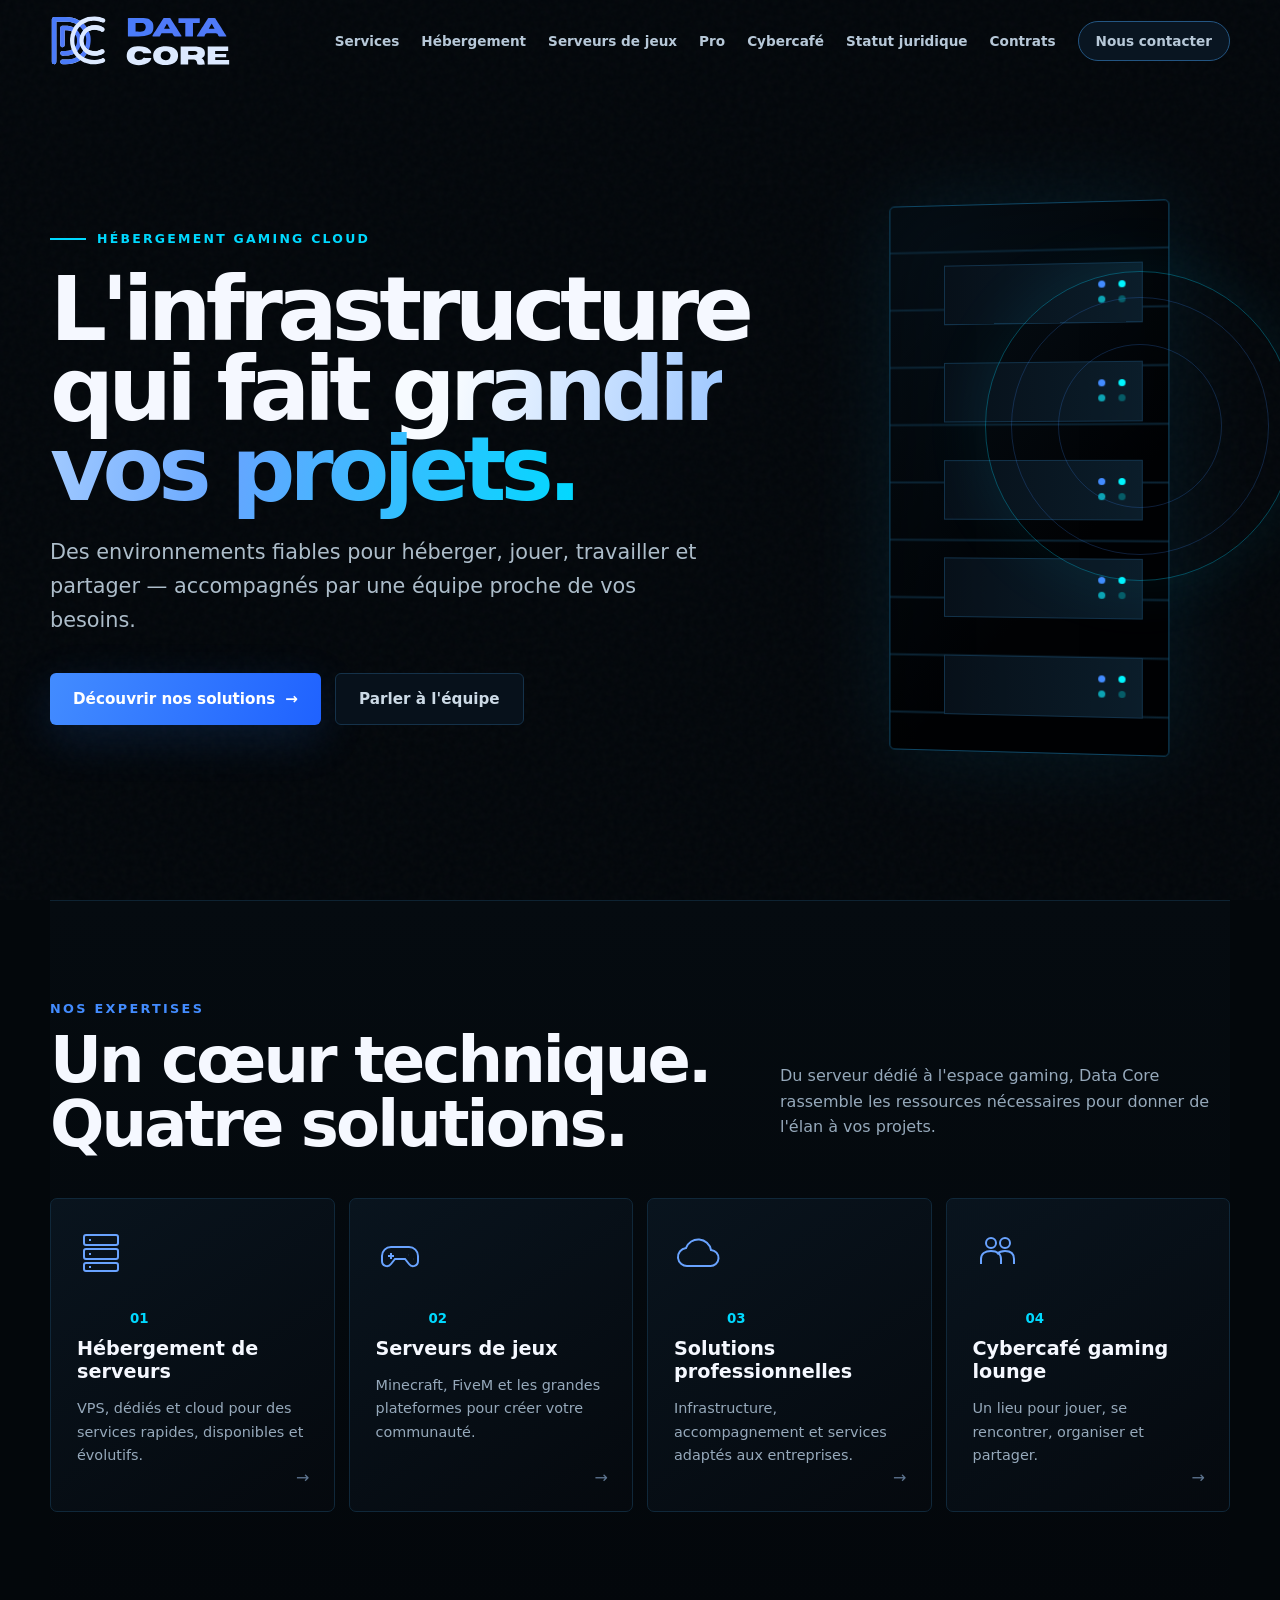
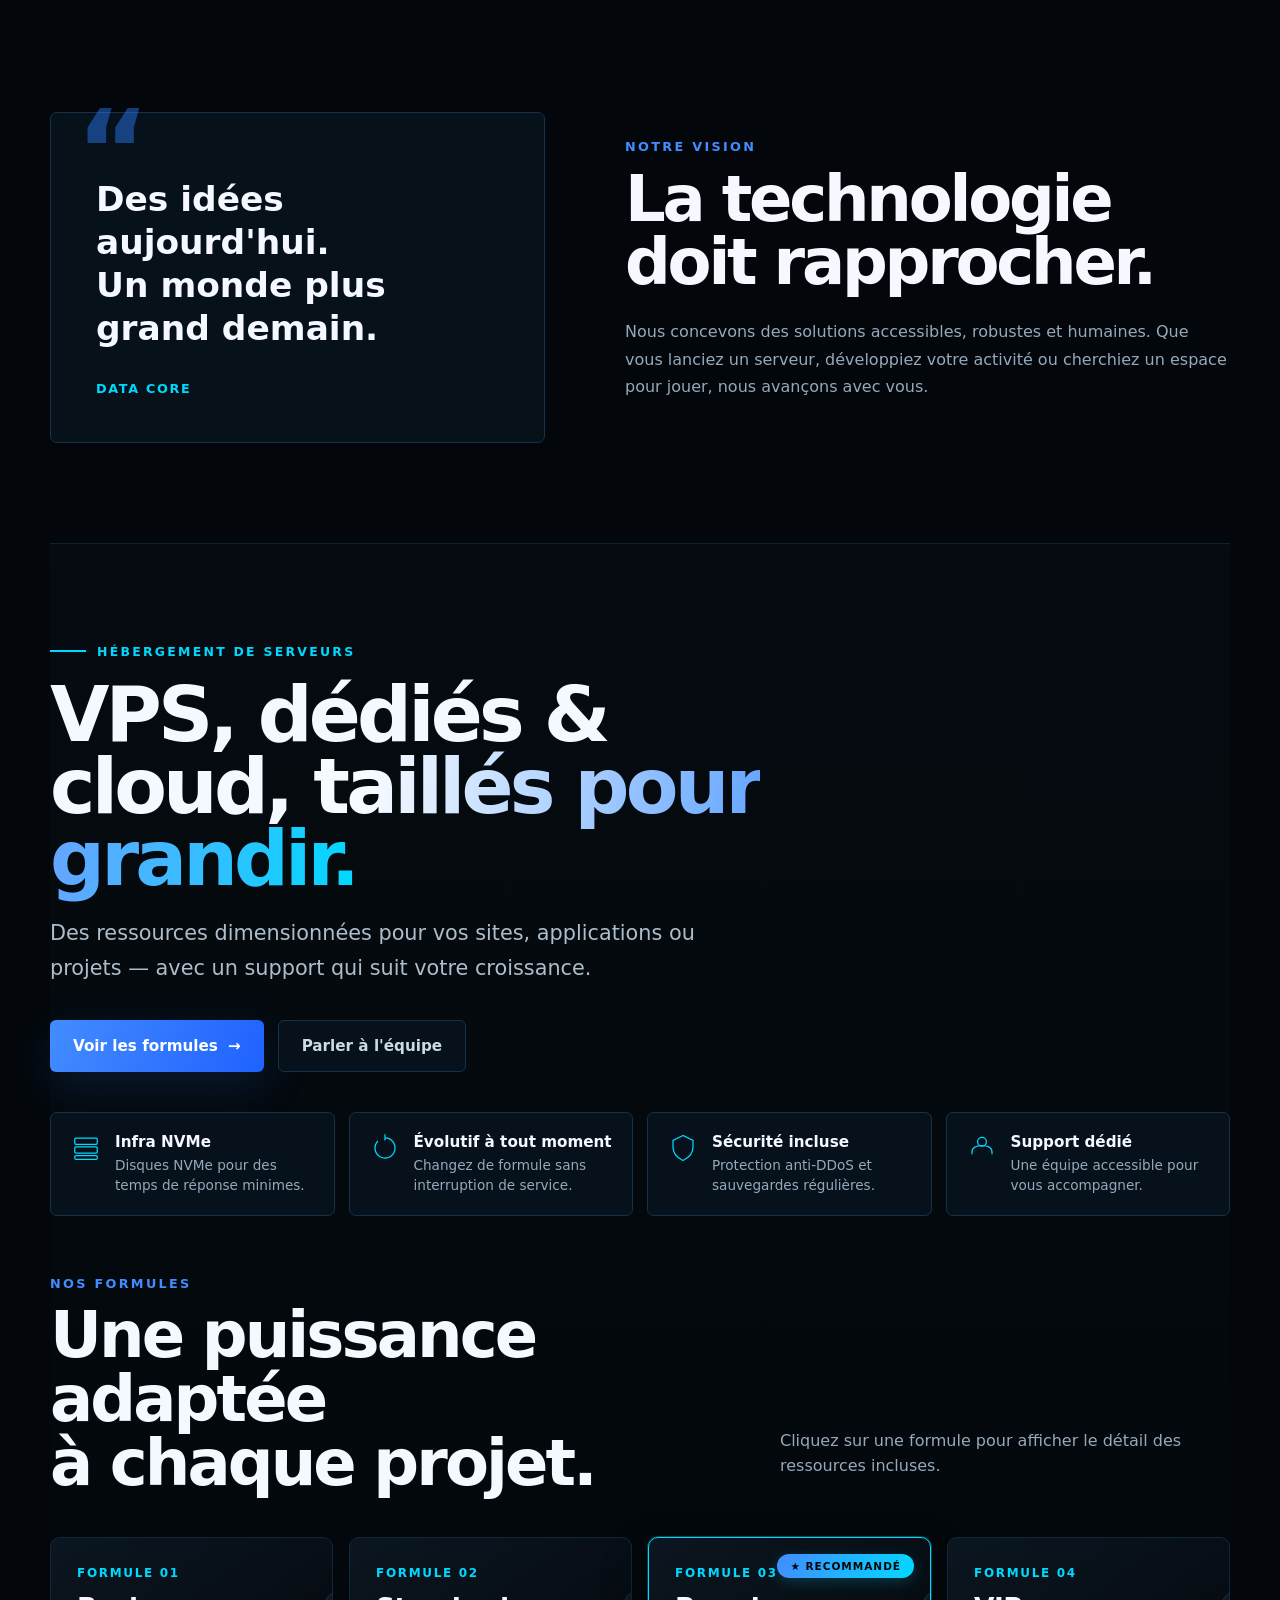
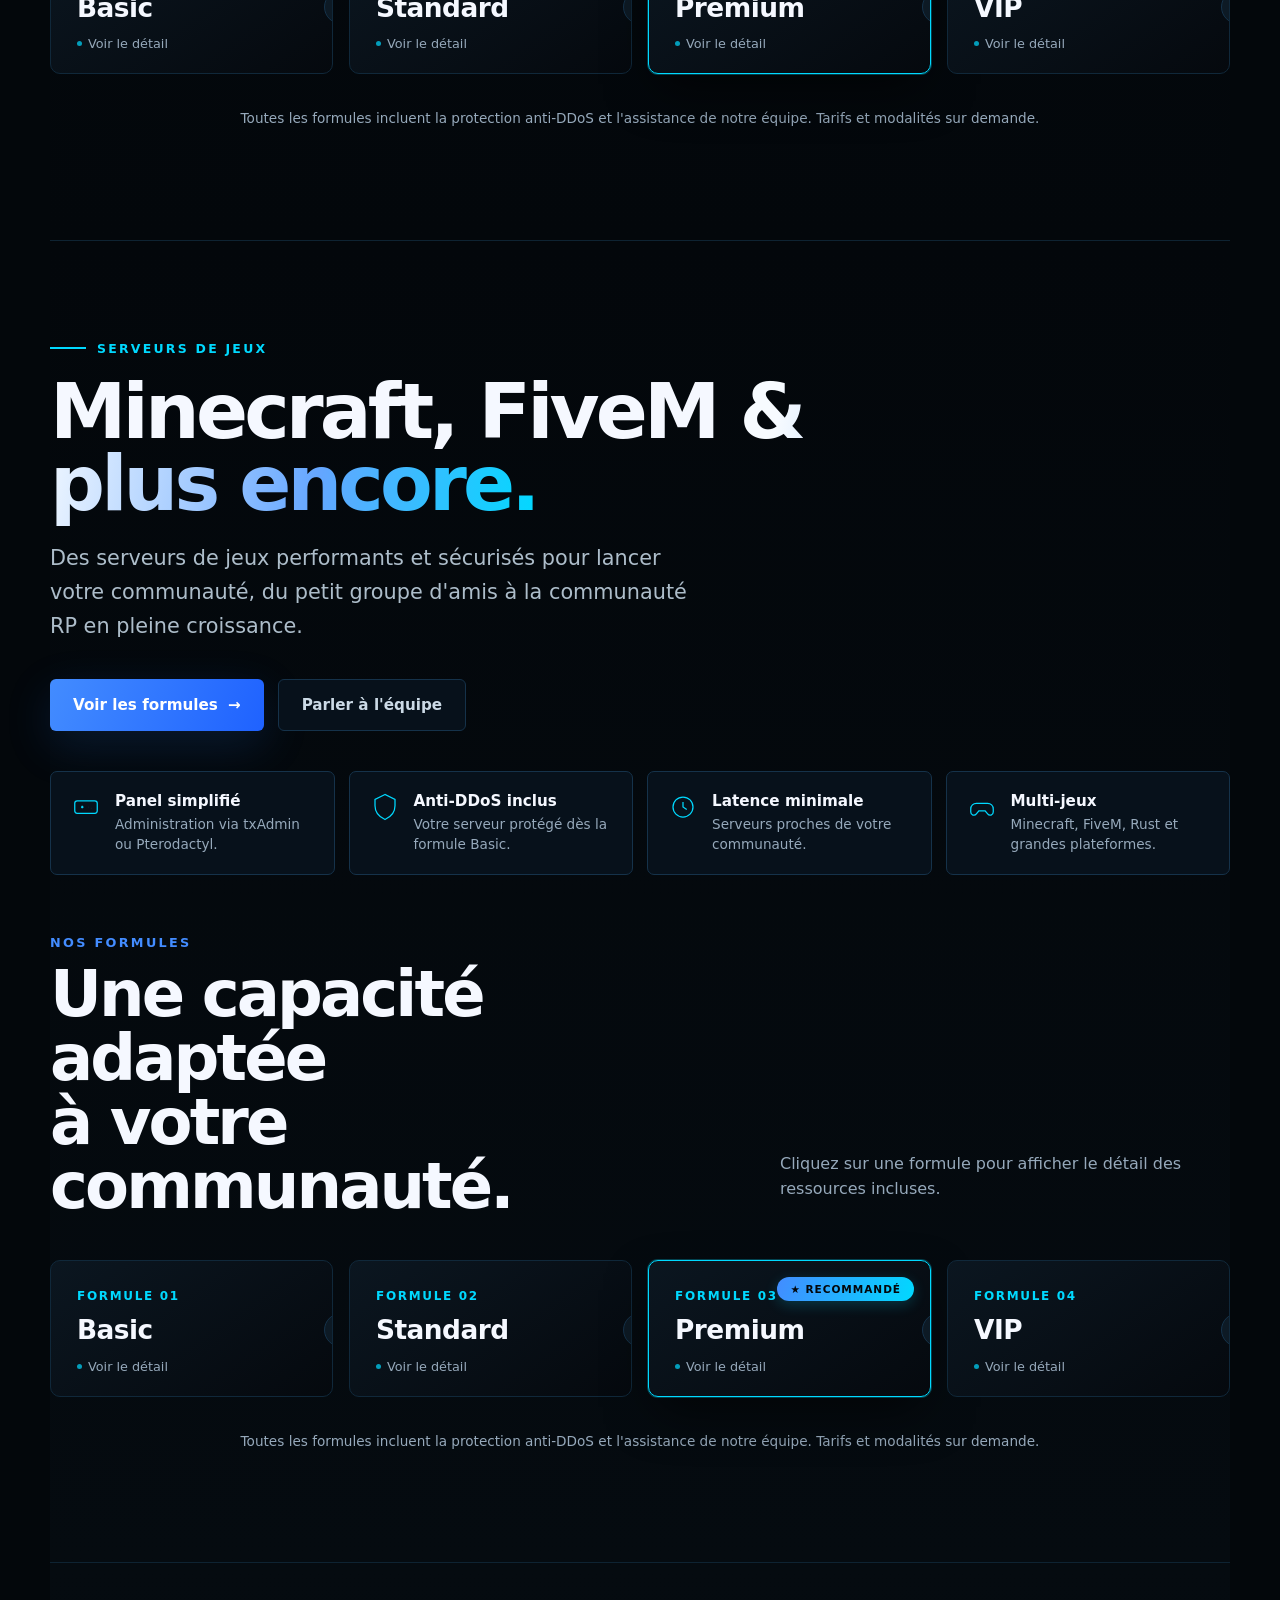
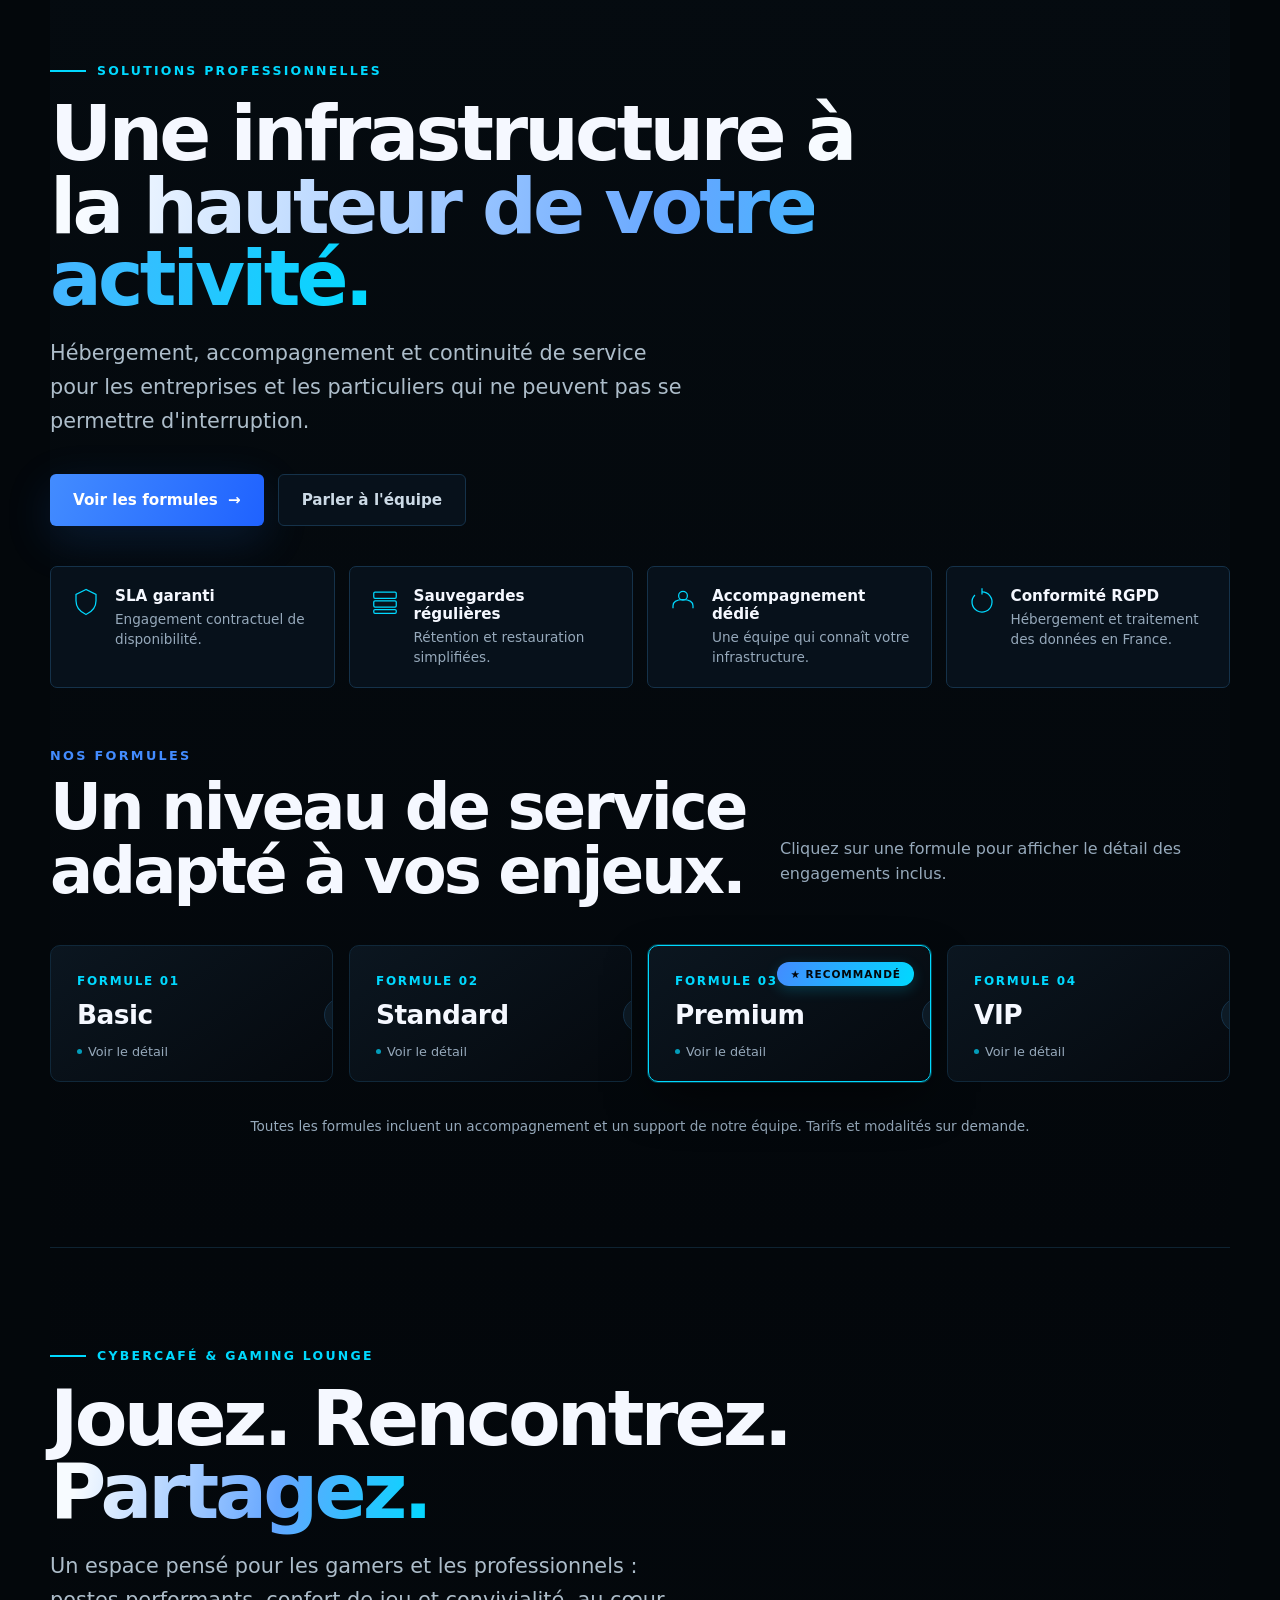
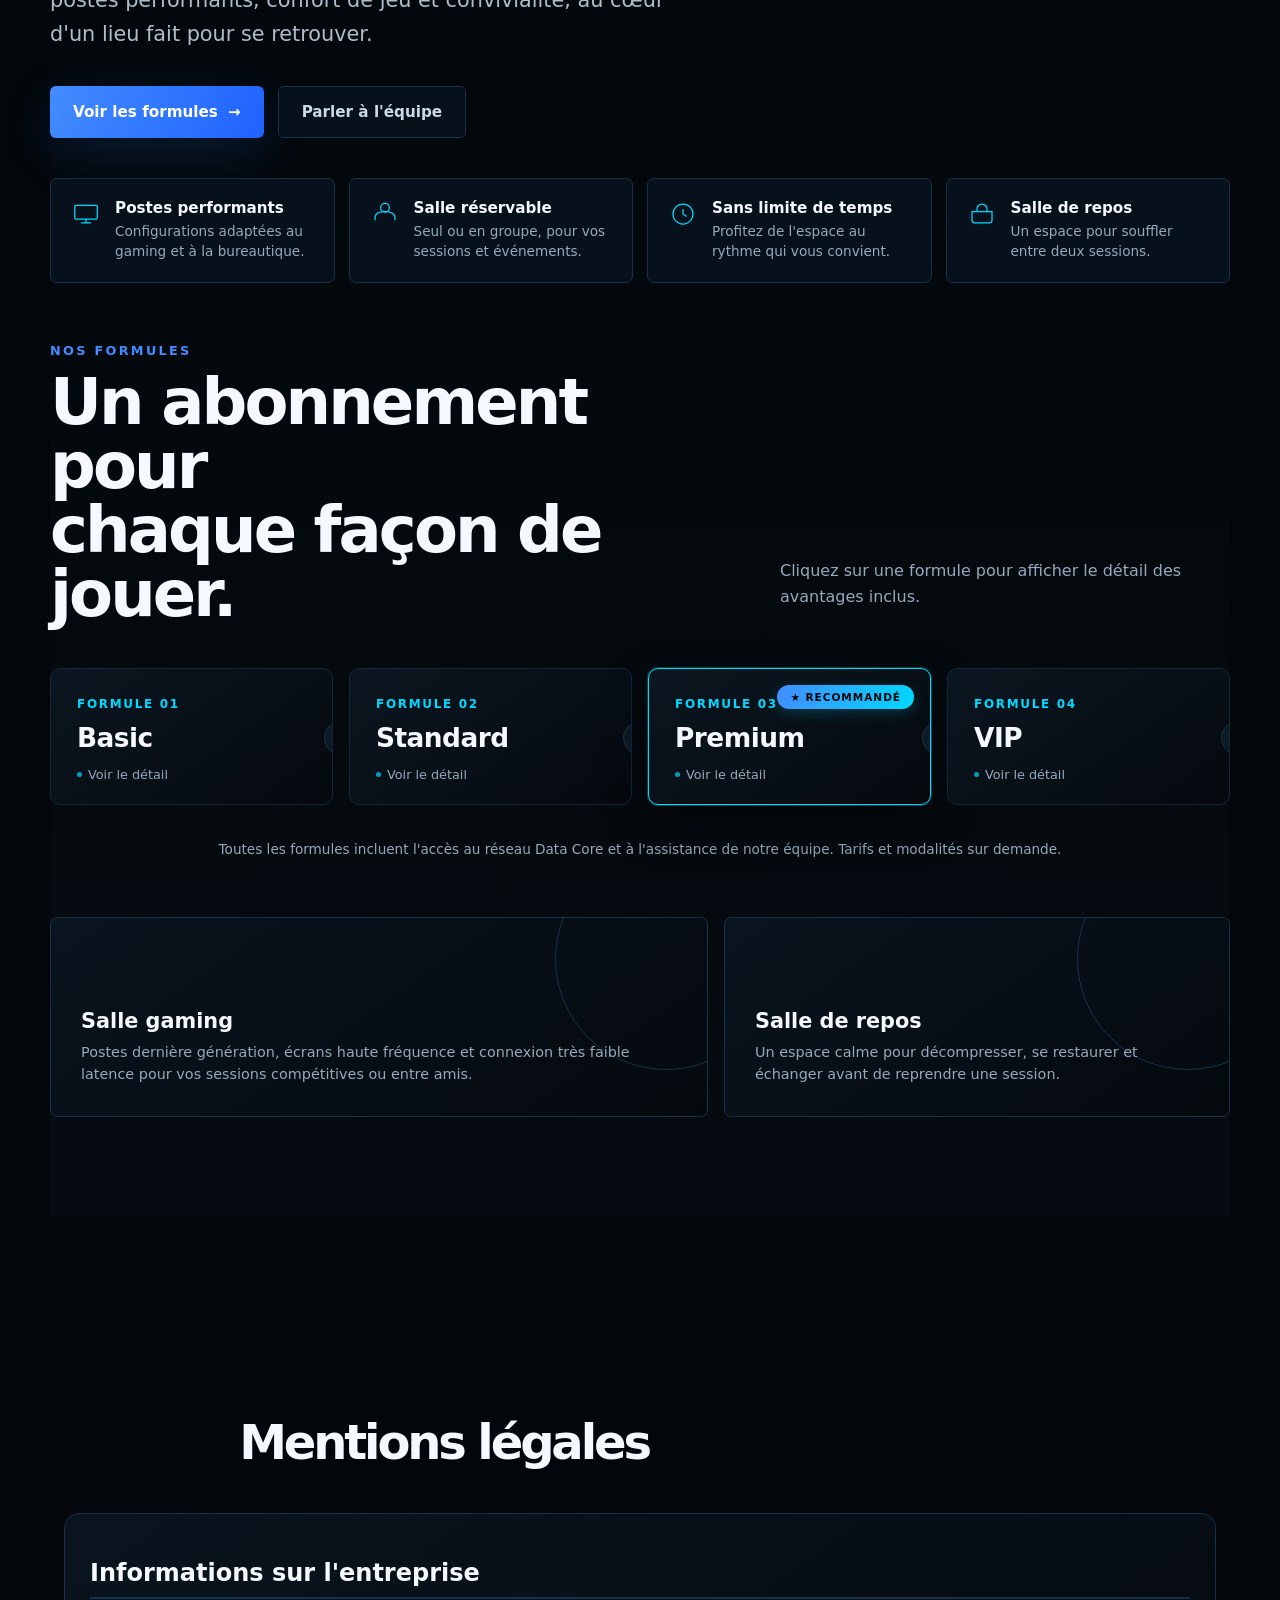
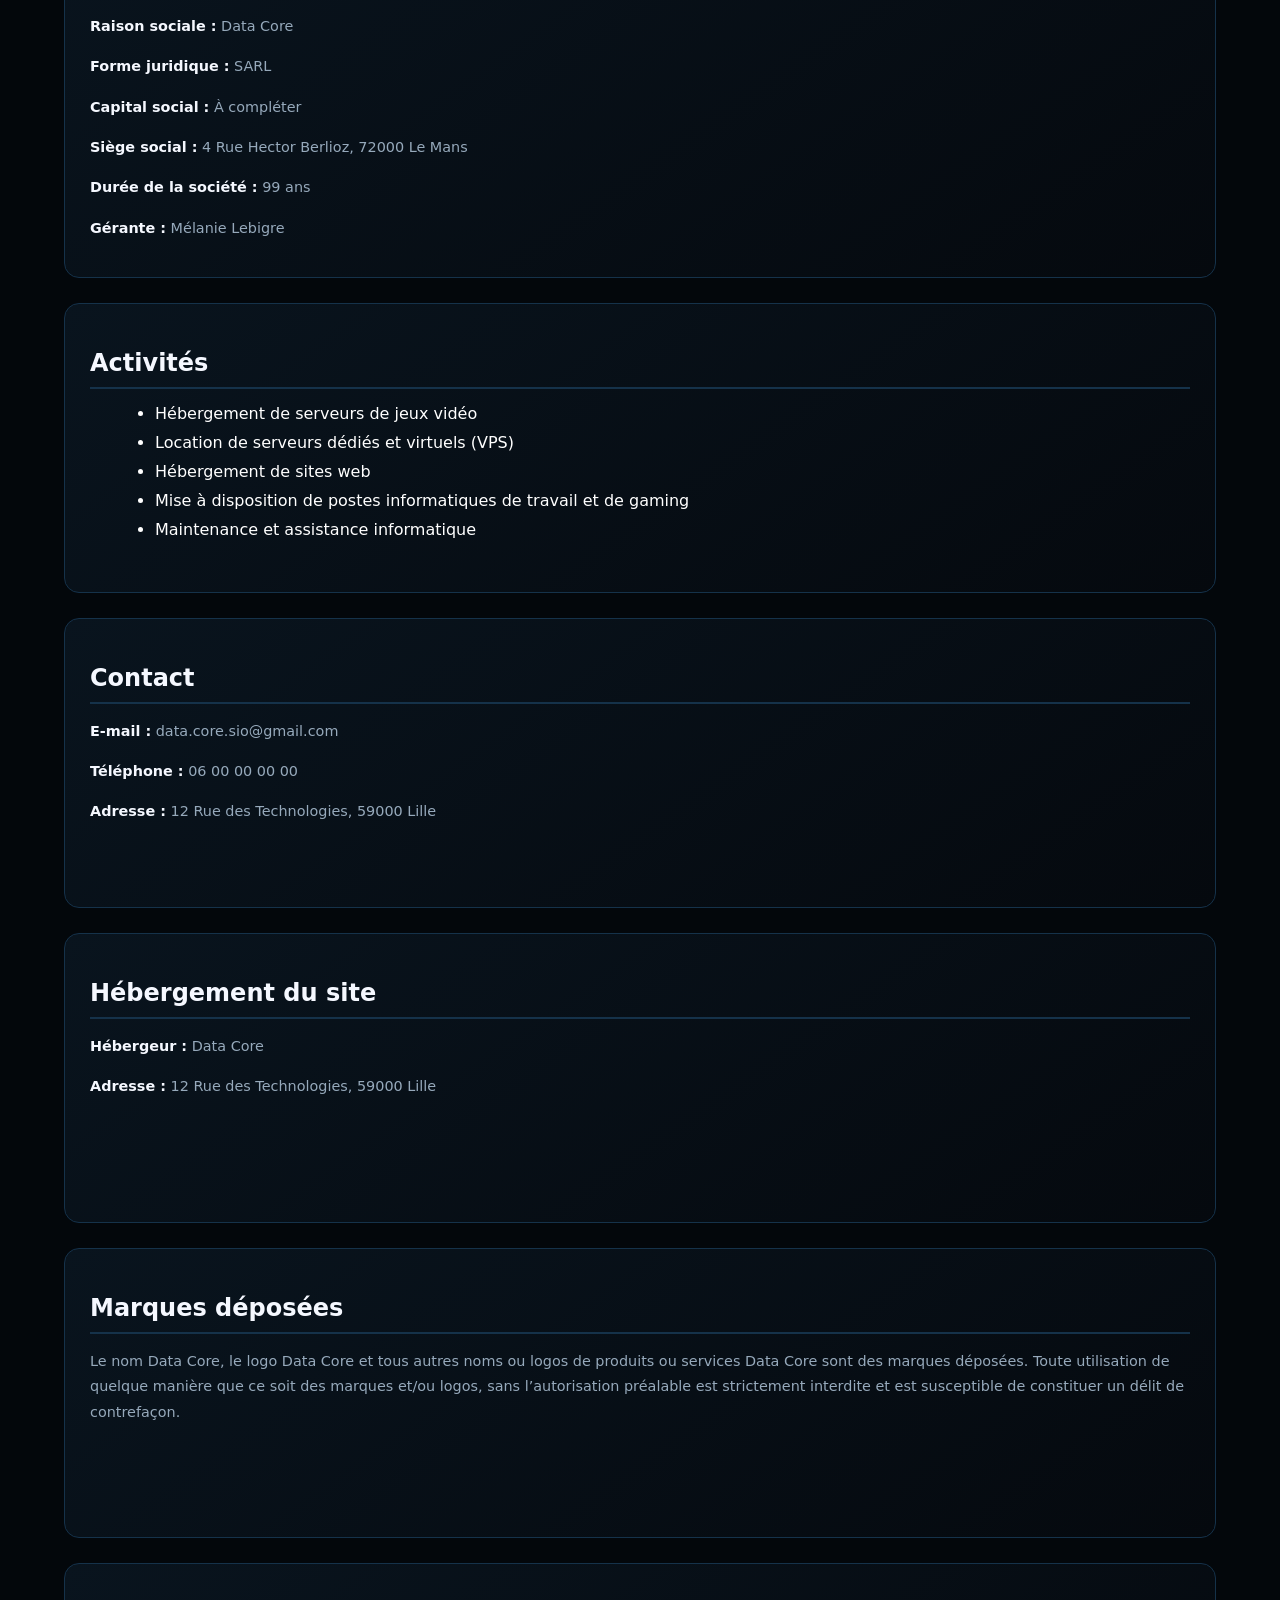
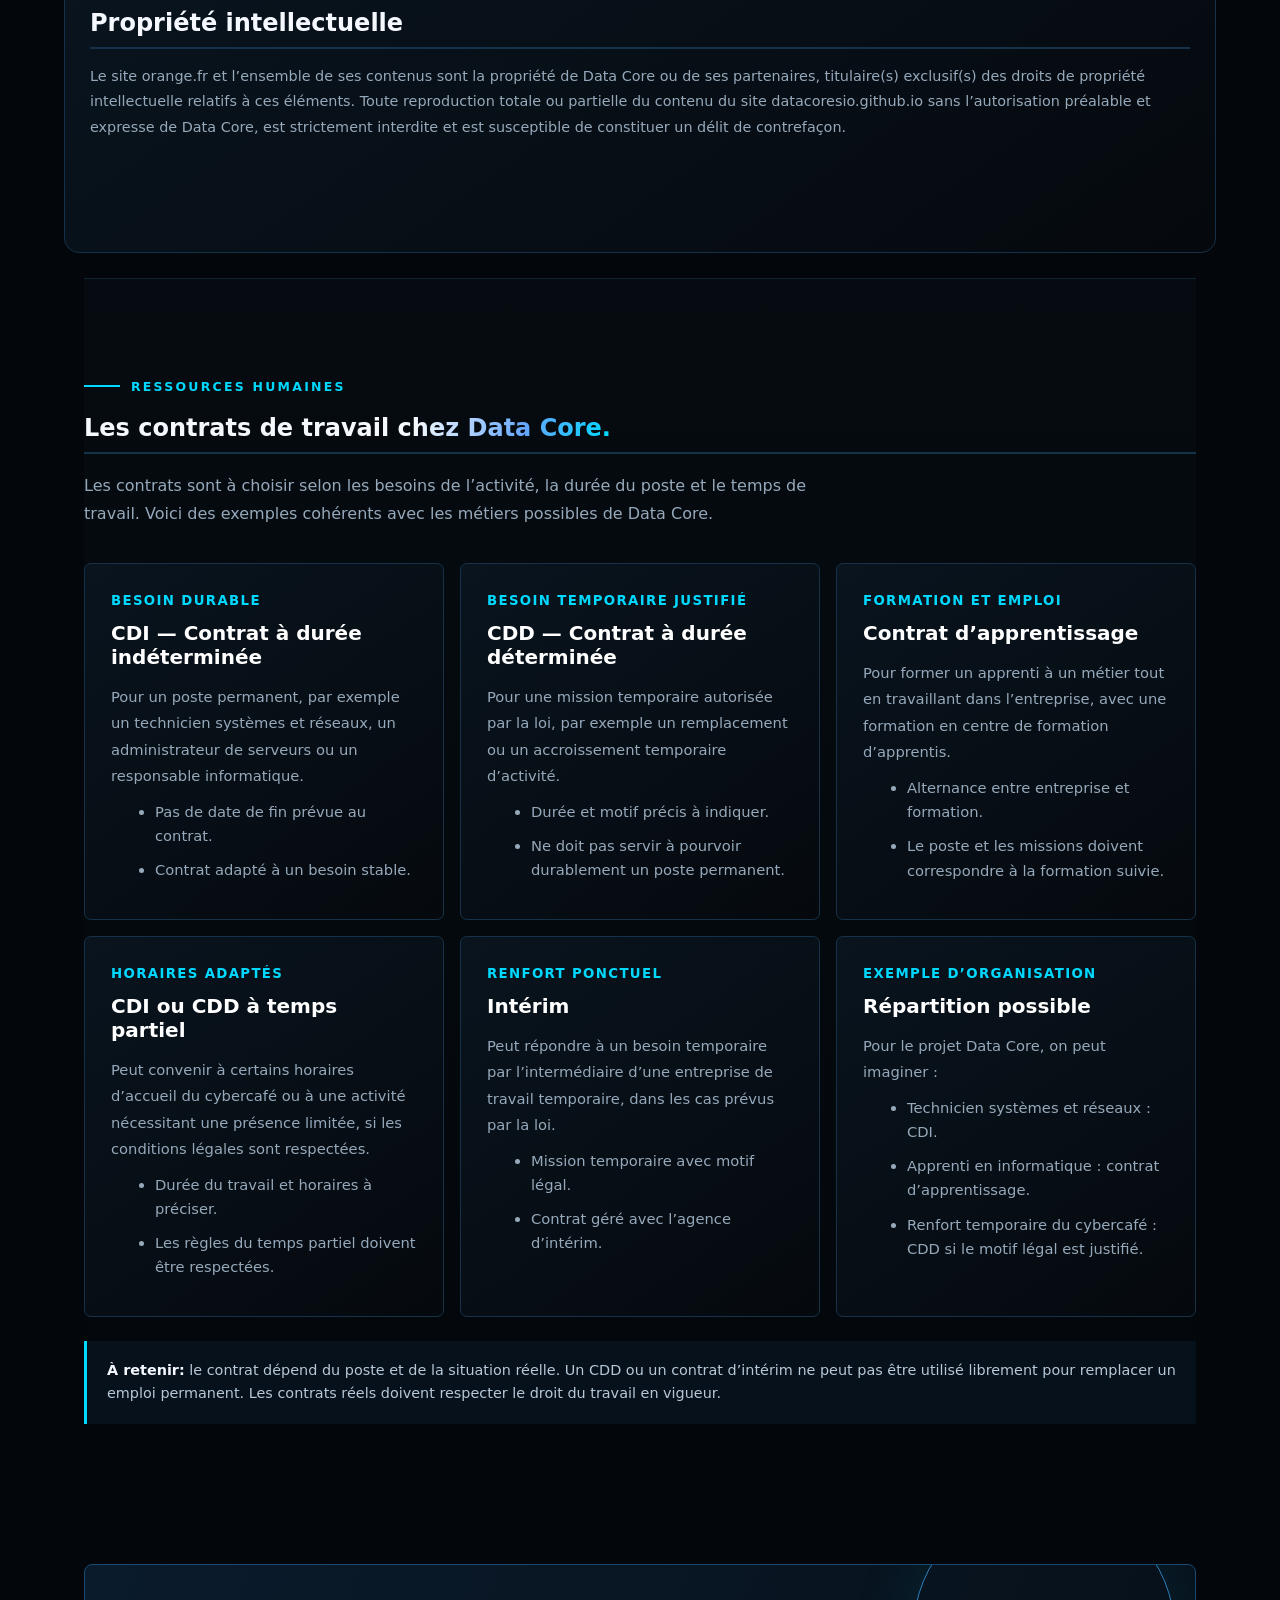
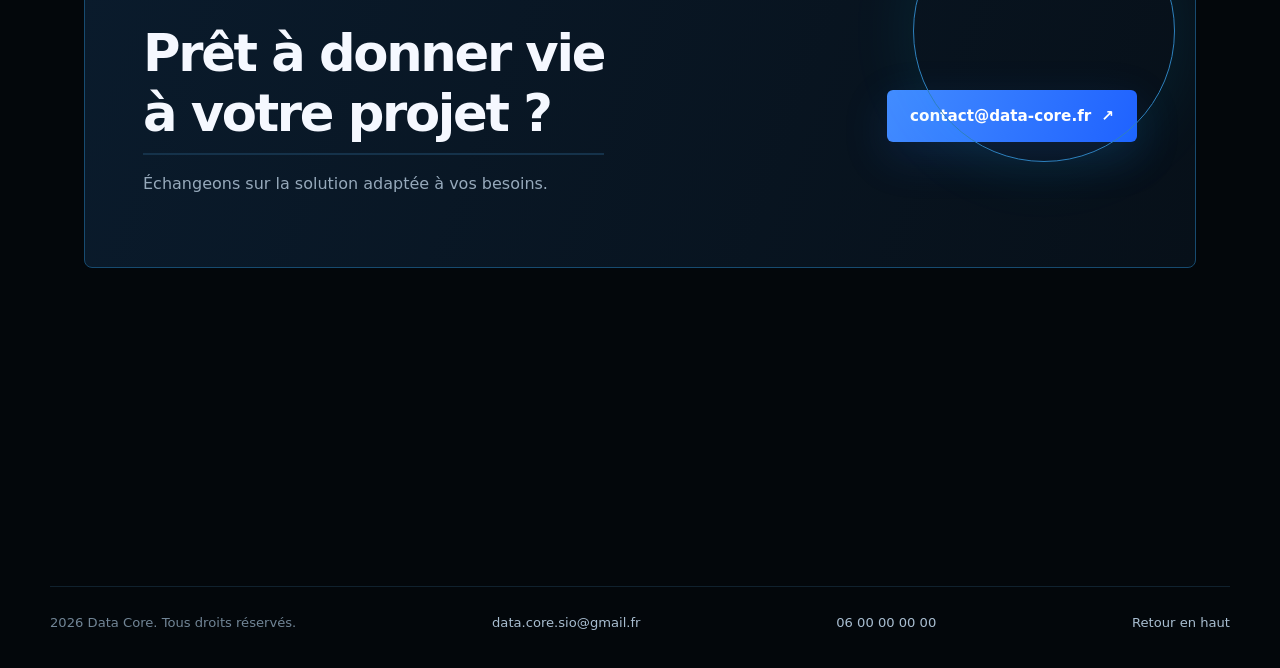
==== index.html @ 44276f62 "Update index.html" ====
<!doctype html>
<html lang="fr">
<head>
<meta charset="utf-8">
<meta name="viewport" content="width=device-width, initial-scale=1">
<meta name="theme-color" content="#03070b">
<meta name="description" content="Data Core — hébergement de serveurs, serveurs de jeux, solutions professionnelles et cybercafé gaming lounge.">
<title>Data Core — Hébergement &amp; Gaming Cloud</title>
<link rel="icon" type="image/svg+xml" href="data:image/svg+xml,%3Csvg xmlns='http://www.w3.org/2000/svg' viewBox='0 0 64 64'%3E%3Crect width='64' height='64' rx='14' fill='%2303070b'/%3E%3Cpath d='M42 18a18 18 0 1 0 0 28' fill='none' stroke='%233f8cff' stroke-width='7' stroke-linecap='round'/%3E%3Cpath d='M32 18v28M18 24v16' stroke='%23dce9ff' stroke-width='6' stroke-linecap='round'/%3E%3C/svg%3E">
<link rel="stylesheet" href="style.css">
</head>
<body>
<div class="noise" aria-hidden="true"></div>
<header class="wrap">
  <nav class="nav" aria-label="Navigation principale">
    <a class="logo" href="#accueil" aria-label="Data Core, accueil">
      <img src="logo-datacore.svg" alt="Data Core">
    </a>
    <button class="menu" aria-expanded="false" aria-controls="nav-links" aria-label="Ouvrir le menu">☰</button>
    <div class="links" id="nav-links">
      <a href="#services">Services</a>
      <a href="#serveurs">Hébergement</a>
      <a href="#jeux">Serveurs de jeux</a>
      <a href="#pro">Pro</a>
      <a href="#cybercafe">Cybercafé</a>
      <a href="#statut">Statut juridique</a>
      <a href="#contrats">Contrats</a>
      <a href="#contact" class="pill">Nous contacter</a>
    </div>
  </nav>
</header>

<main>
  <section class="hero wrap" id="accueil">
    <div>
      <div class="eyebrow">Hébergement Gaming Cloud</div>
      <h1>L'infrastructure qui fait <span class="gradient">grandir vos projets.</span></h1>
      <p class="lead">Des environnements fiables pour héberger, jouer, travailler et partager — accompagnés par une équipe proche de vos besoins.</p>
      <div class="actions">
        <a class="btn primary" href="#services">Découvrir nos solutions <span>→</span></a>
        <a class="btn secondary" href="#contact">Parler à l'équipe</a>
      </div>
    </div>
    <div class="visual" aria-label="Infrastructure serveur Data Core" role="img">
      <div class="server">
        <div class="rack"></div><div class="rack"></div><div class="rack"></div><div class="rack"></div><div class="rack"></div>
      </div>
      <div class="orb" aria-hidden="true"></div>
    </div>
  </section>

  <section class="services wrap" id="services">
    <div class="section-head">
      <div>
        <div class="kicker">Nos expertises</div>
        <h2>Un cœur technique.<br>Quatre solutions.</h2>
      </div>
      <p>Du serveur dédié à l'espace gaming, Data Core rassemble les ressources nécessaires pour donner de l'élan à vos projets.</p>
    </div>
    <div class="grid">
      <article class="card linked" onclick="document.getElementById('serveurs').scrollIntoView({behavior:'smooth'})">
        <svg class="icon" viewBox="0 0 48 48" fill="none" stroke="currentColor" stroke-width="2"><rect x="7" y="6" width="34" height="10" rx="2"/><rect x="7" y="20" width="34" height="10" rx="2"/><rect x="7" y="34" width="34" height="8" rx="2"/><path d="M12 11h2m-2 14h2m-2 13h2"/></svg>
        <small>01</small>
        <h3>Hébergement de serveurs</h3>
        <p>VPS, dédiés et cloud pour des services rapides, disponibles et évolutifs.</p>
        <span class="arrow">→</span>
      </article>
      <article class="card linked" onclick="document.getElementById('jeux').scrollIntoView({behavior:'smooth'})">
        <svg class="icon" viewBox="0 0 48 48" fill="none" stroke="currentColor" stroke-width="2"><path d="M15 18h18c5 0 9 4 9 9v5c0 5-6 7-9 3l-4-5H19l-4 5c-3 4-9 2-9-3v-5c0-5 4-9 9-9Z"/><path d="M15 24v6m-3-3h6m14-1h.1m5 4h.1"/></svg>
        <small>02</small>
        <h3>Serveurs de jeux</h3>
        <p>Minecraft, FiveM et les grandes plateformes pour créer votre communauté.</p>
        <span class="arrow">→</span>
      </article>
      <article class="card linked" onclick="document.getElementById('pro').scrollIntoView({behavior:'smooth'})">
        <svg class="icon" viewBox="0 0 48 48" fill="none" stroke="currentColor" stroke-width="2"><path d="M14 37h22a8 8 0 0 0 1-16 13 13 0 0 0-25-2A9 9 0 0 0 14 37Z"/></svg>
        <small>03</small>
        <h3>Solutions professionnelles</h3>
        <p>Infrastructure, accompagnement et services adaptés aux entreprises.</p>
        <span class="arrow">→</span>
      </article>
      <article class="card linked" onclick="document.getElementById('cybercafe').scrollIntoView({behavior:'smooth'})">
        <svg class="icon" viewBox="0 0 48 48" fill="none" stroke="currentColor" stroke-width="2"><circle cx="18" cy="14" r="5"/><circle cx="32" cy="14" r="5"/><path d="M8 35v-5c0-5 4-8 10-8s10 3 10 8v5m-4-10c2-2 5-3 8-3 6 0 9 3 9 8v5"/></svg>
        <small>04</small>
        <h3>Cybercafé gaming lounge</h3>
        <p>Un lieu pour jouer, se rencontrer, organiser et partager.</p>
        <span class="arrow">→</span>
      </article>
    </div>
  </section>

  <section class="wrap about" id="vision">
    <div class="quote">
      <p>Des idées aujourd'hui.<br>Un monde plus grand demain.</p>
      <span>DATA CORE</span>
    </div>
    <div class="about-copy">
      <div class="kicker">Notre vision</div>
      <h2>La technologie doit rapprocher.</h2>
      <p>Nous concevons des solutions accessibles, robustes et humaines. Que vous lanciez un serveur, développiez votre activité ou cherchiez un espace pour jouer, nous avançons avec vous.</p>
    </div>
  </section>

  <!-- ===== SECTION HÉBERGEMENT DE SERVEURS ===== -->
  <section class="offer base wrap" id="serveurs">
    <div class="page-head">
      <div class="eyebrow">Hébergement de serveurs</div>
      <h2>VPS, dédiés &amp; cloud, <span class="gradient">taillés pour grandir.</span></h2>
      <p class="lead">Des ressources dimensionnées pour vos sites, applications ou projets — avec un support qui suit votre croissance.</p>
      <div class="actions">
        <a class="btn primary" href="#formules-serveurs">Voir les formules <span>→</span></a>
        <a class="btn secondary" href="#contact">Parler à l'équipe</a>
      </div>
    </div>

    <div class="hl-grid">
      <div class="hl">
        <svg viewBox="0 0 48 48" fill="none" stroke="currentColor" stroke-width="2"><rect x="6" y="8" width="36" height="10" rx="2"/><rect x="6" y="22" width="36" height="10" rx="2"/><rect x="6" y="36" width="36" height="6" rx="2"/></svg>
        <div><strong>Infra NVMe</strong><span>Disques NVMe pour des temps de réponse minimes.</span></div>
      </div>
      <div class="hl">
        <svg viewBox="0 0 48 48" fill="none" stroke="currentColor" stroke-width="2"><path d="M24 8a16 16 0 1 1-11.3 4.7"/><path d="M24 2v10"/></svg>
        <div><strong>Évolutif à tout moment</strong><span>Changez de formule sans interruption de service.</span></div>
      </div>
      <div class="hl">
        <svg viewBox="0 0 48 48" fill="none" stroke="currentColor" stroke-width="2"><path d="M24 4 8 12v10c0 12 7 18 16 22 9-4 16-10 16-22V12L24 4Z"/></svg>
        <div><strong>Sécurité incluse</strong><span>Protection anti-DDoS et sauvegardes régulières.</span></div>
      </div>
      <div class="hl">
        <svg viewBox="0 0 48 48" fill="none" stroke="currentColor" stroke-width="2"><path d="M8 34v-4c0-6 5-10 16-10s16 4 16 10v4"/><circle cx="24" cy="14" r="7"/></svg>
        <div><strong>Support dédié</strong><span>Une équipe accessible pour vous accompagner.</span></div>
      </div>
    </div>

    <div id="formules-serveurs">
      <div class="section-head">
        <div>
          <div class="kicker">Nos formules</div>
          <h2>Une puissance adaptée<br>à chaque projet.</h2>
        </div>
        <p>Cliquez sur une formule pour afficher le détail des ressources incluses.</p>
      </div>
      <div class="grid4" data-accordion>

        <article class="plan" data-plan>
          <button class="plan-toggle" aria-expanded="false">
            <span class="plan-name">Formule 01</span>
            <span class="plan-title-row"><h3>Basic</h3><span class="chev-wrap"><svg class="chev" viewBox="0 0 24 24" fill="none" stroke="currentColor" stroke-width="2.4"><path d="M6 9l6 6 6-6"/></svg></span></span>
            <span class="plan-hint">Voir le détail</span>
          </button>
          <div class="plan-body">
            <div class="plan-body-inner">
              <div class="plan-divider"></div>
              <ul class="plan-list">
                <li><svg viewBox="0 0 24 24" fill="none" stroke="currentColor" stroke-width="2"><path d="M5 12l4 4 10-10"/></svg>2 vCPU dédiés</li>
                <li><svg viewBox="0 0 24 24" fill="none" stroke="currentColor" stroke-width="2"><path d="M5 12l4 4 10-10"/></svg>4 Go de RAM</li>
                <li><svg viewBox="0 0 24 24" fill="none" stroke="currentColor" stroke-width="2"><path d="M5 12l4 4 10-10"/></svg>50 Go SSD NVMe</li>
                <li><svg viewBox="0 0 24 24" fill="none" stroke="currentColor" stroke-width="2"><path d="M5 12l4 4 10-10"/></svg>Bande passante 500 Mbps</li>
              </ul>
              <a class="btn secondary" href="#contact">Choisir Basic</a>
            </div>
          </div>
        </article>

        <article class="plan" data-plan>
          <button class="plan-toggle" aria-expanded="false">
            <span class="plan-name">Formule 02</span>
            <span class="plan-title-row"><h3>Standard</h3><span class="chev-wrap"><svg class="chev" viewBox="0 0 24 24" fill="none" stroke="currentColor" stroke-width="2.4"><path d="M6 9l6 6 6-6"/></svg></span></span>
            <span class="plan-hint">Voir le détail</span>
          </button>
          <div class="plan-body">
            <div class="plan-body-inner">
              <div class="plan-divider"></div>
              <ul class="plan-list">
                <li><svg viewBox="0 0 24 24" fill="none" stroke="currentColor" stroke-width="2"><path d="M5 12l4 4 10-10"/></svg>4 vCPU dédiés</li>
                <li><svg viewBox="0 0 24 24" fill="none" stroke="currentColor" stroke-width="2"><path d="M5 12l4 4 10-10"/></svg>8 Go de RAM</li>
                <li><svg viewBox="0 0 24 24" fill="none" stroke="currentColor" stroke-width="2"><path d="M5 12l4 4 10-10"/></svg>120 Go SSD NVMe</li>
                <li><svg viewBox="0 0 24 24" fill="none" stroke="currentColor" stroke-width="2"><path d="M5 12l4 4 10-10"/></svg>Bande passante 1 Gbps</li>
              </ul>
              <a class="btn secondary" href="#contact">Choisir Standard</a>
            </div>
          </div>
        </article>

        <article class="plan featured" data-plan>
          <span class="badge">★ Recommandé</span>
          <button class="plan-toggle" aria-expanded="false">
            <span class="plan-name">Formule 03</span>
            <span class="plan-title-row"><h3>Premium</h3><span class="chev-wrap"><svg class="chev" viewBox="0 0 24 24" fill="none" stroke="currentColor" stroke-width="2.4"><path d="M6 9l6 6 6-6"/></svg></span></span>
            <span class="plan-hint">Voir le détail</span>
          </button>
          <div class="plan-body">
            <div class="plan-body-inner">
              <div class="plan-divider"></div>
              <ul class="plan-list">
                <li><svg viewBox="0 0 24 24" fill="none" stroke="currentColor" stroke-width="2"><path d="M5 12l4 4 10-10"/></svg>8 vCPU dédiés dernière génération</li>
                <li><svg viewBox="0 0 24 24" fill="none" stroke="currentColor" stroke-width="2"><path d="M5 12l4 4 10-10"/></svg>16 Go de RAM</li>
                <li><svg viewBox="0 0 24 24" fill="none" stroke="currentColor" stroke-width="2"><path d="M5 12l4 4 10-10"/></svg>250 Go SSD NVMe</li>
                <li><svg viewBox="0 0 24 24" fill="none" stroke="currentColor" stroke-width="2"><path d="M5 12l4 4 10-10"/></svg>Bande passante 1 Gbps garantie</li>
                <li><svg viewBox="0 0 24 24" fill="none" stroke="currentColor" stroke-width="2"><path d="M5 12l4 4 10-10"/></svg>Sauvegardes quotidiennes</li>
              </ul>
              <a class="btn primary" href="#contact">Choisir Premium</a>
            </div>
          </div>
        </article>

        <article class="plan" data-plan>
          <button class="plan-toggle" aria-expanded="false">
            <span class="plan-name">Formule 04</span>
            <span class="plan-title-row"><h3>VIP</h3><span class="chev-wrap"><svg class="chev" viewBox="0 0 24 24" fill="none" stroke="currentColor" stroke-width="2.4"><path d="M6 9l6 6 6-6"/></svg></span></span>
            <span class="plan-hint">Voir le détail</span>
          </button>
          <div class="plan-body">
            <div class="plan-body-inner">
              <div class="plan-divider"></div>
              <ul class="plan-list">
                <li><svg viewBox="0 0 24 24" fill="none" stroke="currentColor" stroke-width="2"><path d="M5 12l4 4 10-10"/></svg>16 vCPU dédiés haute fréquence</li>
                <li><svg viewBox="0 0 24 24" fill="none" stroke="currentColor" stroke-width="2"><path d="M5 12l4 4 10-10"/></svg>32 Go de RAM</li>
                <li><svg viewBox="0 0 24 24" fill="none" stroke="currentColor" stroke-width="2"><path d="M5 12l4 4 10-10"/></svg>500 Go SSD NVMe</li>
                <li><svg viewBox="0 0 24 24" fill="none" stroke="currentColor" stroke-width="2"><path d="M5 12l4 4 10-10"/></svg>Bande passante 2,5 Gbps dédiée</li>
                <li><svg viewBox="0 0 24 24" fill="none" stroke="currentColor" stroke-width="2"><path d="M5 12l4 4 10-10"/></svg>Protection des données et anti-DDoS renforcé</li>
                <li><svg viewBox="0 0 24 24" fill="none" stroke="currentColor" stroke-width="2"><path d="M5 12l4 4 10-10"/></svg>Latence très faible garantie</li>
                <li><svg viewBox="0 0 24 24" fill="none" stroke="currentColor" stroke-width="2"><path d="M5 12l4 4 10-10"/></svg>Assurance en cas de perte de données</li>
                <li><svg viewBox="0 0 24 24" fill="none" stroke="currentColor" stroke-width="2"><path d="M5 12l4 4 10-10"/></svg>Maintenance et supervision incluses</li>
              </ul>
              <a class="btn secondary" href="#contact">Choisir VIP</a>
            </div>
          </div>
        </article>

      </div>
      <p class="note">Toutes les formules incluent la protection anti-DDoS et l'assistance de notre équipe. Tarifs et modalités sur demande.</p>
    </div>
  </section>

  <!-- ===== SECTION SERVEURS DE JEUX ===== -->
  <section class="offer alt wrap" id="jeux">
    <div class="page-head">
      <div class="eyebrow">Serveurs de jeux</div>
      <h2>Minecraft, FiveM <span class="gradient">&amp; plus encore.</span></h2>
      <p class="lead">Des serveurs de jeux performants et sécurisés pour lancer votre communauté, du petit groupe d'amis à la communauté RP en pleine croissance.</p>
      <div class="actions">
        <a class="btn primary" href="#formules-jeux">Voir les formules <span>→</span></a>
        <a class="btn secondary" href="#contact">Parler à l'équipe</a>
      </div>
    </div>

    <div class="hl-grid">
      <div class="hl">
        <svg viewBox="0 0 48 48" fill="none" stroke="currentColor" stroke-width="2"><rect x="6" y="14" width="36" height="20" rx="4"/><path d="M16 24h4m-2-2v4m10-2h.1m4 2h.1"/></svg>
        <div><strong>Panel simplifié</strong><span>Administration via txAdmin ou Pterodactyl.</span></div>
      </div>
      <div class="hl">
        <svg viewBox="0 0 48 48" fill="none" stroke="currentColor" stroke-width="2"><path d="M24 4 8 12v10c0 12 7 18 16 22 9-4 16-10 16-22V12L24 4Z"/></svg>
        <div><strong>Anti-DDoS inclus</strong><span>Votre serveur protégé dès la formule Basic.</span></div>
      </div>
      <div class="hl">
        <svg viewBox="0 0 48 48" fill="none" stroke="currentColor" stroke-width="2"><path d="M8 24a16 16 0 1 1 32 0 16 16 0 0 1-32 0Z"/><path d="M24 16v8l6 4"/></svg>
        <div><strong>Latence minimale</strong><span>Serveurs proches de votre communauté.</span></div>
      </div>
      <div class="hl">
        <svg viewBox="0 0 48 48" fill="none" stroke="currentColor" stroke-width="2"><path d="M15 18h18c5 0 9 4 9 9v5c0 5-6 7-9 3l-4-5H19l-4 5c-3 4-9 2-9-3v-5c0-5 4-9 9-9Z"/></svg>
        <div><strong>Multi-jeux</strong><span>Minecraft, FiveM, Rust et grandes plateformes.</span></div>
      </div>
    </div>

    <div id="formules-jeux">
      <div class="section-head">
        <div>
          <div class="kicker">Nos formules</div>
          <h2>Une capacité adaptée<br>à votre communauté.</h2>
        </div>
        <p>Cliquez sur une formule pour afficher le détail des ressources incluses.</p>
      </div>
      <div class="grid4" data-accordion>

        <article class="plan" data-plan>
          <button class="plan-toggle" aria-expanded="false">
            <span class="plan-name">Formule 01</span>
            <span class="plan-title-row"><h3>Basic</h3><span class="chev-wrap"><svg class="chev" viewBox="0 0 24 24" fill="none" stroke="currentColor" stroke-width="2.4"><path d="M6 9l6 6 6-6"/></svg></span></span>
            <span class="plan-hint">Voir le détail</span>
          </button>
          <div class="plan-body">
            <div class="plan-body-inner">
              <div class="plan-divider"></div>
              <ul class="plan-list">
                <li><svg viewBox="0 0 24 24" fill="none" stroke="currentColor" stroke-width="2"><path d="M5 12l4 4 10-10"/></svg>Jusqu'à 20 joueurs</li>
                <li><svg viewBox="0 0 24 24" fill="none" stroke="currentColor" stroke-width="2"><path d="M5 12l4 4 10-10"/></svg>4 Go de RAM allouée</li>
                <li><svg viewBox="0 0 24 24" fill="none" stroke="currentColor" stroke-width="2"><path d="M5 12l4 4 10-10"/></svg>Minecraft ou FiveM au choix</li>
                <li><svg viewBox="0 0 24 24" fill="none" stroke="currentColor" stroke-width="2"><path d="M5 12l4 4 10-10"/></svg>Anti-DDoS inclus</li>
              </ul>
              <a class="btn secondary" href="#contact">Choisir Basic</a>
            </div>
          </div>
        </article>

        <article class="plan" data-plan>
          <button class="plan-toggle" aria-expanded="false">
            <span class="plan-name">Formule 02</span>
            <span class="plan-title-row"><h3>Standard</h3><span class="chev-wrap"><svg class="chev" viewBox="0 0 24 24" fill="none" stroke="currentColor" stroke-width="2.4"><path d="M6 9l6 6 6-6"/></svg></span></span>
            <span class="plan-hint">Voir le détail</span>
          </button>
          <div class="plan-body">
            <div class="plan-body-inner">
              <div class="plan-divider"></div>
              <ul class="plan-list">
                <li><svg viewBox="0 0 24 24" fill="none" stroke="currentColor" stroke-width="2"><path d="M5 12l4 4 10-10"/></svg>Jusqu'à 50 joueurs</li>
                <li><svg viewBox="0 0 24 24" fill="none" stroke="currentColor" stroke-width="2"><path d="M5 12l4 4 10-10"/></svg>8 Go de RAM allouée</li>
                <li><svg viewBox="0 0 24 24" fill="none" stroke="currentColor" stroke-width="2"><path d="M5 12l4 4 10-10"/></svg>Multi-jeux (Minecraft, FiveM, Rust...)</li>
                <li><svg viewBox="0 0 24 24" fill="none" stroke="currentColor" stroke-width="2"><path d="M5 12l4 4 10-10"/></svg>Panel txAdmin / Pterodactyl</li>
              </ul>
              <a class="btn secondary" href="#contact">Choisir Standard</a>
            </div>
          </div>
        </article>

        <article class="plan featured" data-plan>
          <span class="badge">★ Recommandé</span>
          <button class="plan-toggle" aria-expanded="false">
            <span class="plan-name">Formule 03</span>
            <span class="plan-title-row"><h3>Premium</h3><span class="chev-wrap"><svg class="chev" viewBox="0 0 24 24" fill="none" stroke="currentColor" stroke-width="2.4"><path d="M6 9l6 6 6-6"/></svg></span></span>
            <span class="plan-hint">Voir le détail</span>
          </button>
          <div class="plan-body">
            <div class="plan-body-inner">
              <div class="plan-divider"></div>
              <ul class="plan-list">
                <li><svg viewBox="0 0 24 24" fill="none" stroke="currentColor" stroke-width="2"><path d="M5 12l4 4 10-10"/></svg>Jusqu'à 128 joueurs</li>
                <li><svg viewBox="0 0 24 24" fill="none" stroke="currentColor" stroke-width="2"><path d="M5 12l4 4 10-10"/></svg>16 Go de RAM allouée</li>
                <li><svg viewBox="0 0 24 24" fill="none" stroke="currentColor" stroke-width="2"><path d="M5 12l4 4 10-10"/></svg>CPU dédié dernière génération</li>
                <li><svg viewBox="0 0 24 24" fill="none" stroke="currentColor" stroke-width="2"><path d="M5 12l4 4 10-10"/></svg>Sauvegardes automatiques quotidiennes</li>
                <li><svg viewBox="0 0 24 24" fill="none" stroke="currentColor" stroke-width="2"><path d="M5 12l4 4 10-10"/></svg>Support prioritaire</li>
              </ul>
              <a class="btn primary" href="#contact">Choisir Premium</a>
            </div>
          </div>
        </article>

        <article class="plan" data-plan>
          <button class="plan-toggle" aria-expanded="false">
            <span class="plan-name">Formule 04</span>
            <span class="plan-title-row"><h3>VIP</h3><span class="chev-wrap"><svg class="chev" viewBox="0 0 24 24" fill="none" stroke="currentColor" stroke-width="2.4"><path d="M6 9l6 6 6-6"/></svg></span></span>
            <span class="plan-hint">Voir le détail</span>
          </button>
          <div class="plan-body">
            <div class="plan-body-inner">
              <div class="plan-divider"></div>
              <ul class="plan-list">
                <li><svg viewBox="0 0 24 24" fill="none" stroke="currentColor" stroke-width="2"><path d="M5 12l4 4 10-10"/></svg>Slots illimités</li>
                <li><svg viewBox="0 0 24 24" fill="none" stroke="currentColor" stroke-width="2"><path d="M5 12l4 4 10-10"/></svg>32 Go de RAM allouée ou plus</li>
                <li><svg viewBox="0 0 24 24" fill="none" stroke="currentColor" stroke-width="2"><path d="M5 12l4 4 10-10"/></svg>Latence très faible garantie</li>
                <li><svg viewBox="0 0 24 24" fill="none" stroke="currentColor" stroke-width="2"><path d="M5 12l4 4 10-10"/></svg>Protection anti-DDoS renforcée</li>
                <li><svg viewBox="0 0 24 24" fill="none" stroke="currentColor" stroke-width="2"><path d="M5 12l4 4 10-10"/></svg>Assurance en cas de perte de données</li>
                <li><svg viewBox="0 0 24 24" fill="none" stroke="currentColor" stroke-width="2"><path d="M5 12l4 4 10-10"/></svg>Maintenance et mises à jour incluses</li>
              </ul>
              <a class="btn secondary" href="#contact">Choisir VIP</a>
            </div>
          </div>
        </article>

      </div>
      <p class="note">Toutes les formules incluent la protection anti-DDoS et l'assistance de notre équipe. Tarifs et modalités sur demande.</p>
    </div>
  </section>

  <!-- ===== SECTION SOLUTIONS PROFESSIONNELLES ===== -->
  <section class="offer base wrap" id="pro">
    <div class="page-head">
      <div class="eyebrow">Solutions professionnelles</div>
      <h2>Une infrastructure <span class="gradient">à la hauteur de votre activité.</span></h2>
      <p class="lead">Hébergement, accompagnement et continuité de service pour les entreprises et les particuliers qui ne peuvent pas se permettre d'interruption.</p>
      <div class="actions">
        <a class="btn primary" href="#formules-pro">Voir les formules <span>→</span></a>
        <a class="btn secondary" href="#contact">Parler à l'équipe</a>
      </div>
    </div>

    <div class="hl-grid">
      <div class="hl">
        <svg viewBox="0 0 48 48" fill="none" stroke="currentColor" stroke-width="2"><path d="M24 4 8 12v10c0 12 7 18 16 22 9-4 16-10 16-22V12L24 4Z"/></svg>
        <div><strong>SLA garanti</strong><span>Engagement contractuel de disponibilité.</span></div>
      </div>
      <div class="hl">
        <svg viewBox="0 0 48 48" fill="none" stroke="currentColor" stroke-width="2"><rect x="6" y="8" width="36" height="10" rx="2"/><rect x="6" y="22" width="36" height="10" rx="2"/><rect x="6" y="36" width="36" height="6" rx="2"/></svg>
        <div><strong>Sauvegardes régulières</strong><span>Rétention et restauration simplifiées.</span></div>
      </div>
      <div class="hl">
        <svg viewBox="0 0 48 48" fill="none" stroke="currentColor" stroke-width="2"><path d="M8 34v-4c0-6 5-10 16-10s16 4 16 10v4"/><circle cx="24" cy="14" r="7"/></svg>
        <div><strong>Accompagnement dédié</strong><span>Une équipe qui connaît votre infrastructure.</span></div>
      </div>
      <div class="hl">
        <svg viewBox="0 0 48 48" fill="none" stroke="currentColor" stroke-width="2"><path d="M24 8a16 16 0 1 1-11.3 4.7"/><path d="M24 2v10"/></svg>
        <div><strong>Conformité RGPD</strong><span>Hébergement et traitement des données en France.</span></div>
      </div>
    </div>

    <div id="formules-pro">
      <div class="section-head">
        <div>
          <div class="kicker">Nos formules</div>
          <h2>Un niveau de service<br>adapté à vos enjeux.</h2>
        </div>
        <p>Cliquez sur une formule pour afficher le détail des engagements inclus.</p>
      </div>
      <div class="grid4" data-accordion>

        <article class="plan" data-plan>
          <button class="plan-toggle" aria-expanded="false">
            <span class="plan-name">Formule 01</span>
            <span class="plan-title-row"><h3>Basic</h3><span class="chev-wrap"><svg class="chev" viewBox="0 0 24 24" fill="none" stroke="currentColor" stroke-width="2.4"><path d="M6 9l6 6 6-6"/></svg></span></span>
            <span class="plan-hint">Voir le détail</span>
          </button>
          <div class="plan-body">
            <div class="plan-body-inner">
              <div class="plan-divider"></div>
              <ul class="plan-list">
                <li><svg viewBox="0 0 24 24" fill="none" stroke="currentColor" stroke-width="2"><path d="M5 12l4 4 10-10"/></svg>Infrastructure mutualisée sécurisée</li>
                <li><svg viewBox="0 0 24 24" fill="none" stroke="currentColor" stroke-width="2"><path d="M5 12l4 4 10-10"/></svg>SLA 99,5% de disponibilité</li>
                <li><svg viewBox="0 0 24 24" fill="none" stroke="currentColor" stroke-width="2"><path d="M5 12l4 4 10-10"/></svg>Sauvegarde quotidienne</li>
                <li><svg viewBox="0 0 24 24" fill="none" stroke="currentColor" stroke-width="2"><path d="M5 12l4 4 10-10"/></svg>Support par ticket sous 24h</li>
              </ul>
              <a class="btn secondary" href="#contact">Choisir Basic</a>
            </div>
          </div>
        </article>

        <article class="plan" data-plan>
          <button class="plan-toggle" aria-expanded="false">
            <span class="plan-name">Formule 02</span>
            <span class="plan-title-row"><h3>Standard</h3><span class="chev-wrap"><svg class="chev" viewBox="0 0 24 24" fill="none" stroke="currentColor" stroke-width="2.4"><path d="M6 9l6 6 6-6"/></svg></span></span>
            <span class="plan-hint">Voir le détail</span>
          </button>
          <div class="plan-body">
            <div class="plan-body-inner">
              <div class="plan-divider"></div>
              <ul class="plan-list">
                <li><svg viewBox="0 0 24 24" fill="none" stroke="currentColor" stroke-width="2"><path d="M5 12l4 4 10-10"/></svg>Infrastructure dédiée évolutive</li>
                <li><svg viewBox="0 0 24 24" fill="none" stroke="currentColor" stroke-width="2"><path d="M5 12l4 4 10-10"/></svg>SLA 99,9% de disponibilité</li>
                <li><svg viewBox="0 0 24 24" fill="none" stroke="currentColor" stroke-width="2"><path d="M5 12l4 4 10-10"/></svg>Sauvegardes quotidiennes, rétention 30 jours</li>
                <li><svg viewBox="0 0 24 24" fill="none" stroke="currentColor" stroke-width="2"><path d="M5 12l4 4 10-10"/></svg>Support prioritaire sous 4h</li>
              </ul>
              <a class="btn secondary" href="#contact">Choisir Standard</a>
            </div>
          </div>
        </article>

        <article class="plan featured" data-plan>
          <span class="badge">★ Recommandé</span>
          <button class="plan-toggle" aria-expanded="false">
            <span class="plan-name">Formule 03</span>
            <span class="plan-title-row"><h3>Premium</h3><span class="chev-wrap"><svg class="chev" viewBox="0 0 24 24" fill="none" stroke="currentColor" stroke-width="2.4"><path d="M6 9l6 6 6-6"/></svg></span></span>
            <span class="plan-hint">Voir le détail</span>
          </button>
          <div class="plan-body">
            <div class="plan-body-inner">
              <div class="plan-divider"></div>
              <ul class="plan-list">
                <li><svg viewBox="0 0 24 24" fill="none" stroke="currentColor" stroke-width="2"><path d="M5 12l4 4 10-10"/></svg>Infrastructure haute disponibilité</li>
                <li><svg viewBox="0 0 24 24" fill="none" stroke="currentColor" stroke-width="2"><path d="M5 12l4 4 10-10"/></svg>SLA 99,95% de disponibilité</li>
                <li><svg viewBox="0 0 24 24" fill="none" stroke="currentColor" stroke-width="2"><path d="M5 12l4 4 10-10"/></svg>Bascule automatique entre zones</li>
                <li><svg viewBox="0 0 24 24" fill="none" stroke="currentColor" stroke-width="2"><path d="M5 12l4 4 10-10"/></svg>Sauvegardes temps réel (RPO &lt; 1h)</li>
                <li><svg viewBox="0 0 24 24" fill="none" stroke="currentColor" stroke-width="2"><path d="M5 12l4 4 10-10"/></svg>Accompagnement technique dédié</li>
              </ul>
              <a class="btn primary" href="#contact">Choisir Premium</a>
            </div>
          </div>
        </article>

        <article class="plan" data-plan>
          <button class="plan-toggle" aria-expanded="false">
            <span class="plan-name">Formule 04</span>
            <span class="plan-title-row"><h3>VIP</h3><span class="chev-wrap"><svg class="chev" viewBox="0 0 24 24" fill="none" stroke="currentColor" stroke-width="2.4"><path d="M6 9l6 6 6-6"/></svg></span></span>
            <span class="plan-hint">Voir le détail</span>
          </button>
          <div class="plan-body">
            <div class="plan-body-inner">
              <div class="plan-divider"></div>
              <ul class="plan-list">
                <li><svg viewBox="0 0 24 24" fill="none" stroke="currentColor" stroke-width="2"><path d="M5 12l4 4 10-10"/></svg>Infrastructure sur mesure multi-sites</li>
                <li><svg viewBox="0 0 24 24" fill="none" stroke="currentColor" stroke-width="2"><path d="M5 12l4 4 10-10"/></svg>SLA 99,99% garanti contractuellement</li>
                <li><svg viewBox="0 0 24 24" fill="none" stroke="currentColor" stroke-width="2"><path d="M5 12l4 4 10-10"/></svg>Protection des données et conformité RGPD</li>
                <li><svg viewBox="0 0 24 24" fill="none" stroke="currentColor" stroke-width="2"><path d="M5 12l4 4 10-10"/></svg>Assurance en cas de perte de données</li>
                <li><svg viewBox="0 0 24 24" fill="none" stroke="currentColor" stroke-width="2"><path d="M5 12l4 4 10-10"/></svg>Maintenance proactive et astreinte 24/7</li>
              </ul>
              <a class="btn secondary" href="#contact">Choisir VIP</a>
            </div>
          </div>
        </article>

      </div>
      <p class="note">Toutes les formules incluent un accompagnement et un support de notre équipe. Tarifs et modalités sur demande.</p>
    </div>
  </section>

  <!-- ===== SECTION CYBERCAFÉ ===== -->
  <section class="offer alt wrap" id="cybercafe">
    <div class="page-head">
      <div class="eyebrow">Cybercafé &amp; Gaming Lounge</div>
      <h2>Jouez. Rencontrez. <span class="gradient">Partagez.</span></h2>
      <p class="lead">Un espace pensé pour les gamers et les professionnels : postes performants, confort de jeu et convivialité, au cœur d'un lieu fait pour se retrouver.</p>
      <div class="actions">
        <a class="btn primary" href="#formules-cyber">Voir les formules <span>→</span></a>
        <a class="btn secondary" href="#contact">Parler à l'équipe</a>
      </div>
    </div>

    <div class="hl-grid">
      <div class="hl">
        <svg viewBox="0 0 48 48" fill="none" stroke="currentColor" stroke-width="2"><rect x="6" y="10" width="36" height="22" rx="2"/><path d="M16 38h16M24 32v6"/></svg>
        <div><strong>Postes performants</strong><span>Configurations adaptées au gaming et à la bureautique.</span></div>
      </div>
      <div class="hl">
        <svg viewBox="0 0 48 48" fill="none" stroke="currentColor" stroke-width="2"><path d="M8 34v-4c0-6 5-10 16-10s16 4 16 10v4"/><circle cx="24" cy="14" r="7"/></svg>
        <div><strong>Salle réservable</strong><span>Seul ou en groupe, pour vos sessions et événements.</span></div>
      </div>
      <div class="hl">
        <svg viewBox="0 0 48 48" fill="none" stroke="currentColor" stroke-width="2"><path d="M8 24a16 16 0 1 1 32 0 16 16 0 0 1-32 0Z"/><path d="M24 16v8l6 4"/></svg>
        <div><strong>Sans limite de temps</strong><span>Profitez de l'espace au rythme qui vous convient.</span></div>
      </div>
      <div class="hl">
        <svg viewBox="0 0 48 48" fill="none" stroke="currentColor" stroke-width="2"><path d="M8 20h32v14a4 4 0 0 1-4 4H12a4 4 0 0 1-4-4V20Z"/><path d="M16 20v-4a8 8 0 0 1 16 0v4"/></svg>
        <div><strong>Salle de repos</strong><span>Un espace pour souffler entre deux sessions.</span></div>
      </div>
    </div>

    <div id="formules-cyber">
      <div class="section-head">
        <div>
          <div class="kicker">Nos formules</div>
          <h2>Un abonnement pour<br>chaque façon de jouer.</h2>
        </div>
        <p>Cliquez sur une formule pour afficher le détail des avantages inclus.</p>
      </div>
      <div class="grid4" data-accordion>

        <article class="plan" data-plan>
          <button class="plan-toggle" aria-expanded="false">
            <span class="plan-name">Formule 01</span>
            <span class="plan-title-row"><h3>Basic</h3><span class="chev-wrap"><svg class="chev" viewBox="0 0 24 24" fill="none" stroke="currentColor" stroke-width="2.4"><path d="M6 9l6 6 6-6"/></svg></span></span>
            <span class="plan-hint">Voir le détail</span>
          </button>
          <div class="plan-body">
            <div class="plan-body-inner">
              <div class="plan-divider"></div>
              <ul class="plan-list">
                <li><svg viewBox="0 0 24 24" fill="none" stroke="currentColor" stroke-width="2"><path d="M5 12l4 4 10-10"/></svg>Clavier + souris entrée de gamme</li>
                <li><svg viewBox="0 0 24 24" fill="none" stroke="currentColor" stroke-width="2"><path d="M5 12l4 4 10-10"/></svg>Poste de travail performant</li>
                <li><svg viewBox="0 0 24 24" fill="none" stroke="currentColor" stroke-width="2"><path d="M5 12l4 4 10-10"/></svg>3h d'accès par jour</li>
              </ul>
              <a class="btn secondary" href="#contact">Choisir Basic</a>
            </div>
          </div>
        </article>

        <article class="plan" data-plan>
          <button class="plan-toggle" aria-expanded="false">
            <span class="plan-name">Formule 02</span>
            <span class="plan-title-row"><h3>Standard</h3><span class="chev-wrap"><svg class="chev" viewBox="0 0 24 24" fill="none" stroke="currentColor" stroke-width="2.4"><path d="M6 9l6 6 6-6"/></svg></span></span>
            <span class="plan-hint">Voir le détail</span>
          </button>
          <div class="plan-body">
            <div class="plan-body-inner">
              <div class="plan-divider"></div>
              <ul class="plan-list">
                <li><svg viewBox="0 0 24 24" fill="none" stroke="currentColor" stroke-width="2"><path d="M5 12l4 4 10-10"/></svg>Clavier &amp; souris confort</li>
                <li><svg viewBox="0 0 24 24" fill="none" stroke="currentColor" stroke-width="2"><path d="M5 12l4 4 10-10"/></svg>Poste de travail performant</li>
                <li><svg viewBox="0 0 24 24" fill="none" stroke="currentColor" stroke-width="2"><path d="M5 12l4 4 10-10"/></svg>5h d'accès par jour</li>
              </ul>
              <a class="btn secondary" href="#contact">Choisir Standard</a>
            </div>
          </div>
        </article>

        <article class="plan featured" data-plan>
          <span class="badge">★ Recommandé</span>
          <button class="plan-toggle" aria-expanded="false">
            <span class="plan-name">Formule 03</span>
            <span class="plan-title-row"><h3>Premium</h3><span class="chev-wrap"><svg class="chev" viewBox="0 0 24 24" fill="none" stroke="currentColor" stroke-width="2.4"><path d="M6 9l6 6 6-6"/></svg></span></span>
            <span class="plan-hint">Voir le détail</span>
          </button>
          <div class="plan-body">
            <div class="plan-body-inner">
              <div class="plan-divider"></div>
              <ul class="plan-list">
                <li><svg viewBox="0 0 24 24" fill="none" stroke="currentColor" stroke-width="2"><path d="M5 12l4 4 10-10"/></svg>Clavier &amp; souris dernière génération</li>
                <li><svg viewBox="0 0 24 24" fill="none" stroke="currentColor" stroke-width="2"><path d="M5 12l4 4 10-10"/></svg>Poste de travail dernière génération</li>
                <li><svg viewBox="0 0 24 24" fill="none" stroke="currentColor" stroke-width="2"><path d="M5 12l4 4 10-10"/></svg>Aucune limite de temps par jour</li>
                <li><svg viewBox="0 0 24 24" fill="none" stroke="currentColor" stroke-width="2"><path d="M5 12l4 4 10-10"/></svg>Salle réservée seul ou en groupe</li>
                <li><svg viewBox="0 0 24 24" fill="none" stroke="currentColor" stroke-width="2"><path d="M5 12l4 4 10-10"/></svg>Accès à la salle de repos</li>
              </ul>
              <a class="btn primary" href="#contact">Choisir Premium</a>
            </div>
          </div>
        </article>

        <article class="plan" data-plan>
          <button class="plan-toggle" aria-expanded="false">
            <span class="plan-name">Formule 04</span>
            <span class="plan-title-row"><h3>VIP</h3><span class="chev-wrap"><svg class="chev" viewBox="0 0 24 24" fill="none" stroke="currentColor" stroke-width="2.4"><path d="M6 9l6 6 6-6"/></svg></span></span>
            <span class="plan-hint">Voir le détail</span>
          </button>
          <div class="plan-body">
            <div class="plan-body-inner">
              <div class="plan-divider"></div>
              <ul class="plan-list">
                <li><svg viewBox="0 0 24 24" fill="none" stroke="currentColor" stroke-width="2"><path d="M5 12l4 4 10-10"/></svg>Poste ultra haut de gamme, écran 240 Hz</li>
                <li><svg viewBox="0 0 24 24" fill="none" stroke="currentColor" stroke-width="2"><path d="M5 12l4 4 10-10"/></svg>Casque et périphériques premium dédiés</li>
                <li><svg viewBox="0 0 24 24" fill="none" stroke="currentColor" stroke-width="2"><path d="M5 12l4 4 10-10"/></svg>Accès illimité, salle privée sur réservation</li>
                <li><svg viewBox="0 0 24 24" fill="none" stroke="currentColor" stroke-width="2"><path d="M5 12l4 4 10-10"/></svg>Latence très faible sur circuit dédié</li>
                <li><svg viewBox="0 0 24 24" fill="none" stroke="currentColor" stroke-width="2"><path d="M5 12l4 4 10-10"/></svg>Casier personnel et boissons/snacks inclus</li>
                <li><svg viewBox="0 0 24 24" fill="none" stroke="currentColor" stroke-width="2"><path d="M5 12l4 4 10-10"/></svg>Assurance matériel en cas de casse ou perte</li>
                <li><svg viewBox="0 0 24 24" fill="none" stroke="currentColor" stroke-width="2"><path d="M5 12l4 4 10-10"/></svg>Maintenance et nettoyage du poste inclus</li>
              </ul>
              <a class="btn secondary" href="#contact">Choisir VIP</a>
            </div>
          </div>
        </article>

      </div>
      <p class="note">Toutes les formules incluent l'accès au réseau Data Core et à l'assistance de notre équipe. Tarifs et modalités sur demande.</p>
    </div>

    <div class="gallery">
      <div class="g-card">
        <h3>Salle gaming</h3>
        <p>Postes dernière génération, écrans haute fréquence et connexion très faible latence pour vos sessions compétitives ou entre amis.</p>
      </div>
      <div class="g-card">
        <h3>Salle de repos</h3>
        <p>Un espace calme pour décompresser, se restaurer et échanger avant de reprendre une session.</p>
      </div>
    </div>
  </section>


  <!-- ===== STATUT JURIDIQUE ===== -->
 <section class="mentions-legales" id="mentions-legales">

    <h1>Mentions légales</h1>

    <div class="card">
        <h2>Informations sur l'entreprise</h2>

        <p><strong>Raison sociale :</strong> Data Core</p>
        <p><strong>Forme juridique :</strong> SARL</p>
        <p><strong>Capital social :</strong> À compléter</p>
        <p><strong>Siège social :</strong> 4 Rue Hector Berlioz, 72000 Le Mans</p>
        <p><strong>Durée de la société :</strong> 99 ans</p>
        <p><strong>Gérante :</strong> Mélanie Lebigre</p>
    </div>

    <div class="card">
        <h2>Activités</h2>

        <ul>
            <li>Hébergement de serveurs de jeux vidéo</li>
            <li>Location de serveurs dédiés et virtuels (VPS)</li>
            <li>Hébergement de sites web</li>
            <li>Mise à disposition de postes informatiques de travail et de gaming</li>
            <li>Maintenance et assistance informatique</li>
        </ul>
    </div>

    <div class="card">
        <h2>Contact</h2>

        <p><strong>E-mail :</strong> data.core.sio@gmail.com</p>
        <p><strong>Téléphone :</strong> 06 00 00 00 00</p>
        <p><strong>Adresse :</strong> 12 Rue des Technologies, 59000 Lille</p>
    </div>

    <div class="card">
        <h2>Hébergement du site</h2>

        <p><strong>Hébergeur :</strong> Data Core</p>
        <p><strong>Adresse :</strong> 12 Rue des Technologies, 59000 Lille</p>
    </div>

    <div class="card">
        <h2>Marques déposées</h2>

        <p>
           Le nom Data Core, le logo Data Core et tous autres noms ou logos de produits
          ou services Data Core sont des marques déposées. Toute utilisation de quelque 
          manière que ce soit des marques et/ou logos, sans l’autorisation préalable est 
          strictement interdite et est susceptible de constituer un délit de contrefaçon.
        </p>
    </div>

    <div class="card">
        <h2>Propriété intellectuelle</h2>

        <p>
            Le site orange.fr et l’ensemble de ses contenus sont la propriété de Data Core ou de ses partenaires, titulaire(s) exclusif(s) des droits de propriété intellectuelle relatifs à ces éléments.
Toute reproduction totale ou partielle du contenu du site datacoresio.github.io sans l’autorisation préalable et expresse de Data Core, est strictement interdite et est susceptible de constituer un délit de contrefaçon.
        </p>

    </div>

  <!-- ===== CONTRATS DE TRAVAIL ===== -->
  <section class="info-section wrap" id="contrats">
    <div class="page-head">
      <div class="eyebrow">Ressources humaines</div>
      <h2>Les contrats de travail <span class="gradient">chez Data Core.</span></h2>
      <p class="info-intro">Les contrats sont à choisir selon les besoins de l’activité, la durée du poste et le temps de travail. Voici des exemples cohérents avec les métiers possibles de Data Core.</p>
    </div>
    <div class="info-grid">
      <article class="info-card">
        <small>Besoin durable</small>
        <h3>CDI — Contrat à durée indéterminée</h3>
        <p>Pour un poste permanent, par exemple un technicien systèmes et réseaux, un administrateur de serveurs ou un responsable informatique.</p>
        <ul>
          <li>Pas de date de fin prévue au contrat.</li>
          <li>Contrat adapté à un besoin stable.</li>
        </ul>
      </article>
      <article class="info-card">
        <small>Besoin temporaire justifié</small>
        <h3>CDD — Contrat à durée déterminée</h3>
        <p>Pour une mission temporaire autorisée par la loi, par exemple un remplacement ou un accroissement temporaire d’activité.</p>
        <ul>
          <li>Durée et motif précis à indiquer.</li>
          <li>Ne doit pas servir à pourvoir durablement un poste permanent.</li>
        </ul>
      </article>
      <article class="info-card">
        <small>Formation et emploi</small>
        <h3>Contrat d’apprentissage</h3>
        <p>Pour former un apprenti à un métier tout en travaillant dans l’entreprise, avec une formation en centre de formation d’apprentis.</p>
        <ul>
          <li>Alternance entre entreprise et formation.</li>
          <li>Le poste et les missions doivent correspondre à la formation suivie.</li>
        </ul>
      </article>
      <article class="info-card">
        <small>Horaires adaptés</small>
        <h3>CDI ou CDD à temps partiel</h3>
        <p>Peut convenir à certains horaires d’accueil du cybercafé ou à une activité nécessitant une présence limitée, si les conditions légales sont respectées.</p>
        <ul>
          <li>Durée du travail et horaires à préciser.</li>
          <li>Les règles du temps partiel doivent être respectées.</li>
        </ul>
      </article>
      <article class="info-card">
        <small>Renfort ponctuel</small>
        <h3>Intérim</h3>
        <p>Peut répondre à un besoin temporaire par l’intermédiaire d’une entreprise de travail temporaire, dans les cas prévus par la loi.</p>
        <ul>
          <li>Mission temporaire avec motif légal.</li>
          <li>Contrat géré avec l’agence d’intérim.</li>
        </ul>
      </article>
      <article class="info-card">
        <small>Exemple d’organisation</small>
        <h3>Répartition possible</h3>
        <p>Pour le projet Data Core, on peut imaginer :</p>
        <ul>
          <li>Technicien systèmes et réseaux : CDI.</li>
          <li>Apprenti en informatique : contrat d’apprentissage.</li>
          <li>Renfort temporaire du cybercafé : CDD si le motif légal est justifié.</li>
        </ul>
      </article>
    </div>
    <div class="info-note"><strong>À retenir:</strong> le contrat dépend du poste et de la situation réelle. Un CDD ou un contrat d’intérim ne peut pas être utilisé librement pour remplacer un emploi permanent. Les contrats réels doivent respecter le droit du travail en vigueur.</div>
  </section>

  <section class="contact wrap" id="contact">
    <div class="cta">
      <div>
        <h2>Prêt à donner vie<br>à votre projet ?</h2>
        <p>Échangeons sur la solution adaptée à vos besoins.</p>
      </div>
      <a class="btn primary" href="mailto:contact@data-core.fr">contact@data-core.fr <span>↗</span></a>
    </div>
  </section>
</main>

<footer>
  <div class="wrap foot">
    <span><span id="year"></span> Data Core. Tous droits réservés.</span>
    <a href="https://data-core.fr">data.core.sio@gmail.fr</a>
    <a href="tel:0600000000">06 00 00 00 00</a>
    <a href="#accueil">Retour en haut</a>
  </div>
</footer>

<script>
const menu=document.querySelector('.menu'),links=document.querySelector('.links');
menu.addEventListener('click',()=>{
  const open=links.classList.toggle('open');
  menu.setAttribute('aria-expanded',String(open));
  menu.textContent=open?'✕':'☰';
});
document.querySelectorAll('.links a').forEach(a=>a.addEventListener('click',()=>{
  links.classList.remove('open');menu.setAttribute('aria-expanded','false');menu.textContent='☰';
}));
document.getElementById('year').textContent=new Date().getFullYear();

document.querySelectorAll('[data-plan]').forEach(plan=>{
  const toggle=plan.querySelector('.plan-toggle');
  const body=plan.querySelector('.plan-body');
  const inner=plan.querySelector('.plan-body-inner');
  const hint=plan.querySelector('.plan-hint');
  toggle.addEventListener('click',()=>{
    const isOpen=plan.classList.contains('open');
    toggle.setAttribute('aria-expanded',String(!isOpen));
    plan.classList.toggle('open',!isOpen);
    if(!isOpen){
      body.style.maxHeight=inner.scrollHeight+'px';
      hint.textContent='Masquer le détail';
    }else{
      body.style.maxHeight='0px';
      hint.textContent='Voir le détail';
    }
  });
});

window.addEventListener('resize',()=>{
  document.querySelectorAll('.plan.open').forEach(plan=>{
    const body=plan.querySelector('.plan-body');
    const inner=plan.querySelector('.plan-body-inner');
    body.style.maxHeight=inner.scrollHeight+'px';
  });
});
</script>
</body>
</html>
---- style.css ----
:root{
  --bg:#03070b;--panel:#07111b;--line:#15324a;--blue:#438cff;--cyan:#00d9ff;
  --text:#f5f8ff;--muted:#96a9bb;--max:1180px;
}
*{box-sizing:border-box}
html{scroll-behavior:smooth}
body{margin:0;background:var(--bg);color:var(--text);font-family:Inter,ui-sans-serif,system-ui,-apple-system,BlinkMacSystemFont,"Segoe UI",sans-serif;overflow-x:hidden}
a{color:inherit;text-decoration:none}
button{font:inherit}
.noise{position:fixed;inset:0;pointer-events:none;opacity:.035;background-image:url("data:image/svg+xml,%3Csvg viewBox='0 0 180 180' xmlns='http://www.w3.org/2000/svg'%3E%3Cfilter id='n'%3E%3CfeTurbulence type='fractalNoise' baseFrequency='.85' numOctaves='3' stitchTiles='stitch'/%3E%3C/filter%3E%3Crect width='100%25' height='100%25' filter='url(%23n)' opacity='.8'/%3E%3C/svg%3E")}
.wrap{width:min(calc(100% - 40px),var(--max));margin:auto}
.nav{height:82px;display:flex;align-items:center;justify-content:space-between;position:relative;z-index:10}
.logo {
  display: flex;
  align-items: center;
  width: 181px;
}

.logo img {
  display: block;
  width: 181px;
  height: auto;
  padding: 0;
  background: transparent;
  border: 0;
  border-radius: 0;
  object-fit: contain;
}
.links{display:flex;align-items:center;gap:22px;color:#b7c8d8;font-size:.85rem;font-weight:650}
.links a:hover{color:#fff}
.pill{padding:11px 17px;border:1px solid #245683;border-radius:99px;background:#091521}
.menu{display:none;background:none;border:0;color:#fff;font-size:1.5rem}
main{position:relative;z-index:1}
.hero{min-height:calc(100vh - 82px);display:grid;grid-template-columns:1.08fr .92fr;gap:64px;align-items:center;padding:54px 0 80px;position:relative}
.eyebrow{display:flex;align-items:center;gap:11px;color:var(--cyan);font-size:.78rem;font-weight:800;letter-spacing:.18em;text-transform:uppercase}
.eyebrow::before{content:"";width:36px;height:2px;background:var(--cyan)}
h1{font-size:clamp(3rem,7vw,6.8rem);line-height:.89;letter-spacing:-.065em;margin:24px 0 25px;max-width:760px}
.gradient{color:transparent;background:linear-gradient(100deg,#f7fbff 8%,#64a6ff 60%,#00d9ff);background-clip:text}
.lead{font-size:clamp(1.05rem,1.7vw,1.3rem);line-height:1.65;color:#adbdca;max-width:650px}
.actions{display:flex;flex-wrap:wrap;gap:14px;margin-top:35px}
.btn{display:inline-flex;align-items:center;justify-content:center;gap:10px;min-height:52px;padding:0 23px;border-radius:6px;font-weight:800;border:none;cursor:pointer;font-size:.95rem}
.primary{background:linear-gradient(110deg,var(--blue),#1f62ff);box-shadow:0 14px 45px #246bd62d;color:#fff}
.secondary{border:1px solid var(--line);background:#07111b;color:#ccdae6}
.visual{height:570px;position:relative;isolation:isolate}
.server{position:absolute;inset:10px 28px 10px 75px;border:1px solid #0e4664;background:linear-gradient(130deg,#06111a,#010204 65%);box-shadow:0 0 90px #00b7ff17,inset 0 0 80px #0006;border-radius:5px;overflow:hidden;transform:perspective(900px) rotateY(-5deg)}
.server::after{content:"";position:absolute;inset:0;background:repeating-linear-gradient(180deg,transparent 0 45px,#0b2434 46px,#0b2434 47px,transparent 48px 58px)}

.rack::before{content:"";position:absolute;width:7px;height:7px;border-radius:50%;background:#00f6ff;right:16px;top:17px;box-shadow:-20px 0 #438cff,0 15px #065c67,-20px 15px #0ca4b4}
.rack{
    position:absolute;
    left:55px;
    right:25px;
    height:60px;
    border:1px solid #12324a;
    background:linear-gradient(90deg,#071019,#0b1d2a);
    z-index:2;
}

.rack:nth-child(1){top:60px;}
.rack:nth-child(2){top:158px;}
.rack:nth-child(3){top:256px;}
.rack:nth-child(4){top:354px;}
.rack:nth-child(5){top:452px;}.orb{position:absolute;width:310px;height:310px;border:1px solid #00d9ff50;border-radius:50%;right:-98px;top:78px;box-shadow:0 0 70px #00d9ff15}
.orb::after,.orb::before{content:"";position:absolute;border:1px solid #438cff38;border-radius:50%;inset:25px}
.orb::after{inset:72px}

section{padding:100px 0}
.section-head{display:flex;justify-content:space-between;align-items:flex-end;gap:24px;margin-bottom:42px}
.kicker{color:var(--blue);font-size:.8rem;font-weight:850;letter-spacing:.18em;text-transform:uppercase}
.section-head h2{font-size:clamp(2.15rem,5vw,4rem);line-height:1;margin:12px 0 0;letter-spacing:-.045em}
.section-head p{max-width:450px;color:var(--muted);line-height:1.6}
.services{border-top:1px solid #0e2332;background:linear-gradient(180deg,#050b10,#03070b)}
.grid{display:grid;grid-template-columns:repeat(4,1fr);gap:14px}
.card{min-height:290px;padding:30px 26px;background:linear-gradient(145deg,#09141e,#05090e);border:1px solid #10283a;border-radius:7px;position:relative;transition:.25s}
.card:hover{transform:translateY(-6px);border-color:#276a9c;box-shadow:0 18px 50px #0009}
.card.linked{cursor:pointer}
.icon{width:48px;height:48px;color:#69a3ff;margin-bottom:46px}
.card small{color:var(--cyan);font-weight:800}
.card h3{font-size:1.2rem;line-height:1.2;margin:10px 0}
.card p{color:var(--muted);font-size:.9rem;line-height:1.6}
.arrow{position:absolute;right:24px;bottom:24px;color:#5e7590}
.about{display:grid;grid-template-columns:.9fr 1.1fr;gap:80px;align-items:center}
.quote{border:1px solid var(--line);background:#06111a;padding:45px;border-radius:7px;position:relative}
.quote::before{content:"“";position:absolute;top:-27px;left:25px;color:#2b7fff;font-size:7rem;font-weight:900;opacity:.45}
.quote p{font-size:clamp(1.4rem,3vw,2.15rem);line-height:1.25;font-weight:760;margin:20px 0 28px}
.quote span{color:var(--cyan);font-size:.8rem;letter-spacing:.13em;font-weight:800}
.about-copy h2{font-size:clamp(2.2rem,5vw,4.3rem);line-height:.98;letter-spacing:-.05em;margin:14px 0 25px}
.about-copy p{color:var(--muted);line-height:1.7}
.contact{padding-top:40px}
.cta{padding:58px;display:flex;justify-content:space-between;align-items:center;gap:25px;background:linear-gradient(110deg,#0a1b2c,#071019);border:1px solid #174b70;border-radius:8px;position:relative;overflow:hidden}
.cta::after{content:"";position:absolute;width:260px;height:260px;border:1px solid #2d81bd;border-radius:50%;right:20px;top:-65px;box-shadow:0 0 70px #00d9ff18}
.cta h2{font-size:clamp(2rem,4vw,3.7rem);margin:0 0 12px;letter-spacing:-.045em}
.cta p{margin:0;color:var(--muted)}
footer{padding:38px 0;color:#718596;font-size:.82rem}
.foot{display:flex;justify-content:space-between;gap:20px;border-top:1px solid #10212e;padding-top:28px}
.foot a{color:#a8bdd0}


/* ===== Sections entreprise : statut juridique et contrats ===== */
.info-section{border-top:1px solid #0e2332;background:linear-gradient(180deg,#050b10,#03070b)}
.info-intro{max-width:760px;color:var(--muted);line-height:1.7;margin-top:18px}
.info-grid{display:grid;grid-template-columns:repeat(3,1fr);gap:16px;margin-top:34px}
.info-card{padding:26px;background:linear-gradient(145deg,#09141e,#05090e);border:1px solid var(--line);border-radius:7px}
.info-card small{color:var(--cyan);font-weight:800;letter-spacing:.1em;text-transform:uppercase}
.info-card h3{font-size:1.25rem;margin:12px 0}
.info-card p,.info-card li{color:var(--muted);font-size:.92rem;line-height:1.65}
.info-card ul{padding-left:19px;margin-bottom:0}
.info-note{margin-top:24px;padding:18px 20px;border-left:3px solid var(--cyan);background:#07111b;color:#b7c8d8;line-height:1.65;font-size:.9rem}
@media(max-width:900px){.info-grid{grid-template-columns:repeat(2,1fr)}}
@media(max-width:560px){.info-grid{grid-template-columns:1fr}}

/* ===== Sections formules (accordéon) ===== */
.offer{border-top:1px solid #0e2332}
.offer.alt{background:linear-gradient(180deg,#03070b,#050b10)}
.offer.base{background:linear-gradient(180deg,#050b10,#03070b)}
.offer .page-head{padding:0 0 40px}
.offer .page-head h2{font-size:clamp(2.4rem,6vw,5rem);line-height:.94;letter-spacing:-.05em;margin:20px 0 18px;max-width:820px}
.hl-grid{display:grid;grid-template-columns:repeat(4,1fr);gap:14px;margin-bottom:60px}
.hl{display:flex;align-items:flex-start;gap:14px;padding:20px;background:#07111b;border:1px solid var(--line);border-radius:7px}
.hl svg{flex-shrink:0;width:30px;height:30px;color:var(--cyan)}
.hl strong{display:block;font-size:.95rem;margin-bottom:4px}
.hl span{color:var(--muted);font-size:.85rem;line-height:1.4}

.grid4{display:grid;grid-template-columns:repeat(4,1fr);gap:16px;align-items:start}
.plan{position:relative;display:flex;flex-direction:column;background:linear-gradient(145deg,#0b1620,#05090e);border:1px solid #10283a;border-radius:10px;transition:border-color .3s,box-shadow .3s,transform .3s;overflow:hidden}
.plan:hover{border-color:#2d81bd;box-shadow:0 20px 50px -10px #000a;transform:translateY(-3px)}
.plan.featured{border-color:var(--cyan);box-shadow:0 0 0 1px #00d9ff45,0 20px 50px -10px #000a}
.plan.open{border-color:var(--cyan);box-shadow:0 0 0 1px #00d9ff30,0 20px 50px -10px #000a}
.badge{position:absolute;top:16px;right:16px;background:linear-gradient(110deg,var(--blue),var(--cyan));color:#03070b;font-size:.66rem;font-weight:800;letter-spacing:.09em;text-transform:uppercase;padding:6px 13px;border-radius:99px;z-index:2;box-shadow:0 4px 14px #00d9ff33}

.plan-toggle{all:unset;display:block;width:100%;padding:28px 26px 22px;cursor:pointer;position:relative}
.plan-name{color:var(--cyan);font-size:.75rem;font-weight:800;letter-spacing:.14em;text-transform:uppercase;margin-bottom:10px;display:block}
.plan-title-row{display:flex;align-items:center;justify-content:space-between;gap:10px}
.plan h3{font-size:1.65rem;margin:0;letter-spacing:-.02em;font-weight:750}
.chev-wrap{width:34px;height:34px;border-radius:50%;background:#0d1a25;border:1px solid var(--line);display:flex;align-items:center;justify-content:center;flex-shrink:0;transition:background .25s,border-color .25s,transform .35s}
.plan-toggle:hover .chev-wrap{border-color:#2d81bd}
.chev{width:16px;height:16px;color:var(--muted);transition:transform .35s cubic-bezier(.4,0,.2,1),color .25s}
.plan.open .chev-wrap{background:linear-gradient(110deg,var(--blue),var(--cyan));border-color:transparent}
.plan.open .chev{transform:rotate(180deg);color:#03070b}
.plan-hint{margin-top:12px;color:var(--muted);font-size:.8rem;display:flex;align-items:center;gap:6px}
.plan-hint::before{content:"";width:5px;height:5px;border-radius:50%;background:var(--cyan);opacity:.7}

.plan-body{max-height:0;overflow:hidden;transition:max-height .4s cubic-bezier(.4,0,.2,1),opacity .3s ease;opacity:0}
.plan.open .plan-body{opacity:1}
.plan-body-inner{padding:2px 26px 28px}
.plan-divider{height:1px;background:linear-gradient(90deg,transparent,#1c3140,transparent);margin-bottom:20px}
.plan-list{list-style:none;margin:0 0 22px;padding:0;display:flex;flex-direction:column;gap:13px}
.plan-list li{display:flex;align-items:flex-start;gap:10px;color:#ccdae6;font-size:.92rem;line-height:1.45;opacity:0;transform:translateY(4px);transition:opacity .35s ease,transform .35s ease}
.plan.open .plan-list li{opacity:1;transform:translateY(0)}
.plan-list li svg{flex-shrink:0;margin-top:2px;width:17px;height:17px;color:var(--cyan);background:#00d9ff14;border-radius:50%;padding:2px;box-sizing:border-box}
.plan .btn{width:100%}
.note{margin-top:36px;color:var(--muted);font-size:.85rem;text-align:center}

.gallery{display:grid;grid-template-columns:1.3fr 1fr;gap:16px;margin-top:60px}
.gallery .g-card{border:1px solid var(--line);background:linear-gradient(145deg,#09141e,#05090e);border-radius:7px;padding:30px;position:relative;overflow:hidden;min-height:200px;display:flex;flex-direction:column;justify-content:flex-end}
.gallery .g-card::after{content:"";position:absolute;width:220px;height:220px;border:1px solid #2d81bd55;border-radius:50%;right:-70px;top:-70px}
.gallery h3{margin:0 0 8px;font-size:1.3rem}
.gallery p{margin:0;color:var(--muted);font-size:.9rem;line-height:1.55}

@media(max-width:1000px){
  .grid4{grid-template-columns:repeat(2,1fr)}
  .hl-grid{grid-template-columns:repeat(2,1fr)}
  .gallery{grid-template-columns:1fr}
}
@media(max-width:900px){
  .links{display:none;position:absolute;top:72px;left:0;right:0;padding:24px;background:#07111bf7;border:1px solid var(--line);flex-direction:column;align-items:flex-start}
  .links.open{display:flex}
  .menu{display:block}
  .hero{grid-template-columns:1fr;padding-top:35px}
  .visual{height:420px;max-width:620px;width:100%;margin:auto}
  .grid{grid-template-columns:repeat(2,1fr)}
  .about{grid-template-columns:1fr;gap:36px}
  .section-head{align-items:start;flex-direction:column}
  .cta{padding:40px;flex-direction:column;align-items:flex-start}
}
@media(max-width:560px){
  .wrap{width:min(calc(100% - 28px),var(--max))}
  .logo img{height:38px}
  .hero{gap:28px}
  .visual{height:340px}
  .server{inset:0 8px 0 38px}
  .grid{grid-template-columns:1fr}
  .card{min-height:235px}
  .icon{margin-bottom:28px}
  .cta{padding:30px 24px}
  .foot{flex-direction:column}
  section{padding:76px 0}
  h1{font-size:3.45rem}
  .grid4{grid-template-columns:1fr}
  .hl-grid{grid-template-columns:1fr}
}
@media(prefers-reduced-motion:reduce){
  html{scroll-behavior:auto}
  .card{transition:none}
}
/* ========================= /
/ Mentions légales Data Core /
/ ========================= */

.mentions-legales {
    width: 90%;
    max-width: 1200px;
    margin: 80px auto;
    color: #ffffff;
}

.mentions-legales h1 {
    text-align: center;
    color: #f5f8ff;
    font-size: 3rem;
    margin-bottom: 50px;
}

.mentions-legales .card {
    background-color: rgba(27, 44, 193, 0.08);
    border: 1px solid #15324a;
    border-radius: 15px;
    padding: 25px;
    margin-bottom: 25px;
    transition: all 0.3s ease;
}

.mentions-legales .card:hover {
    transform: translateY(-5px);
    border-color: #f5f8ff;
    box-shadow: 0 0 20px rgba(118, 146, 255, 0.3);
}

.mentions-legales h2 {
    color: #f5f8ff;
    margin-bottom: 15px;
    border-bottom: 2px solid #15324a;
    padding-bottom: 10px;
}

.mentions-legales p {
    margin-bottom: 10px;
    line-height: 1.8;
}

.mentions-legales strong {
    color: #f5f8ff;
}

.mentions-legales ul {
    margin-left: 25px;
    margin-top: 10px;
}

.mentions-legales li {
    margin-bottom: 10px;
}
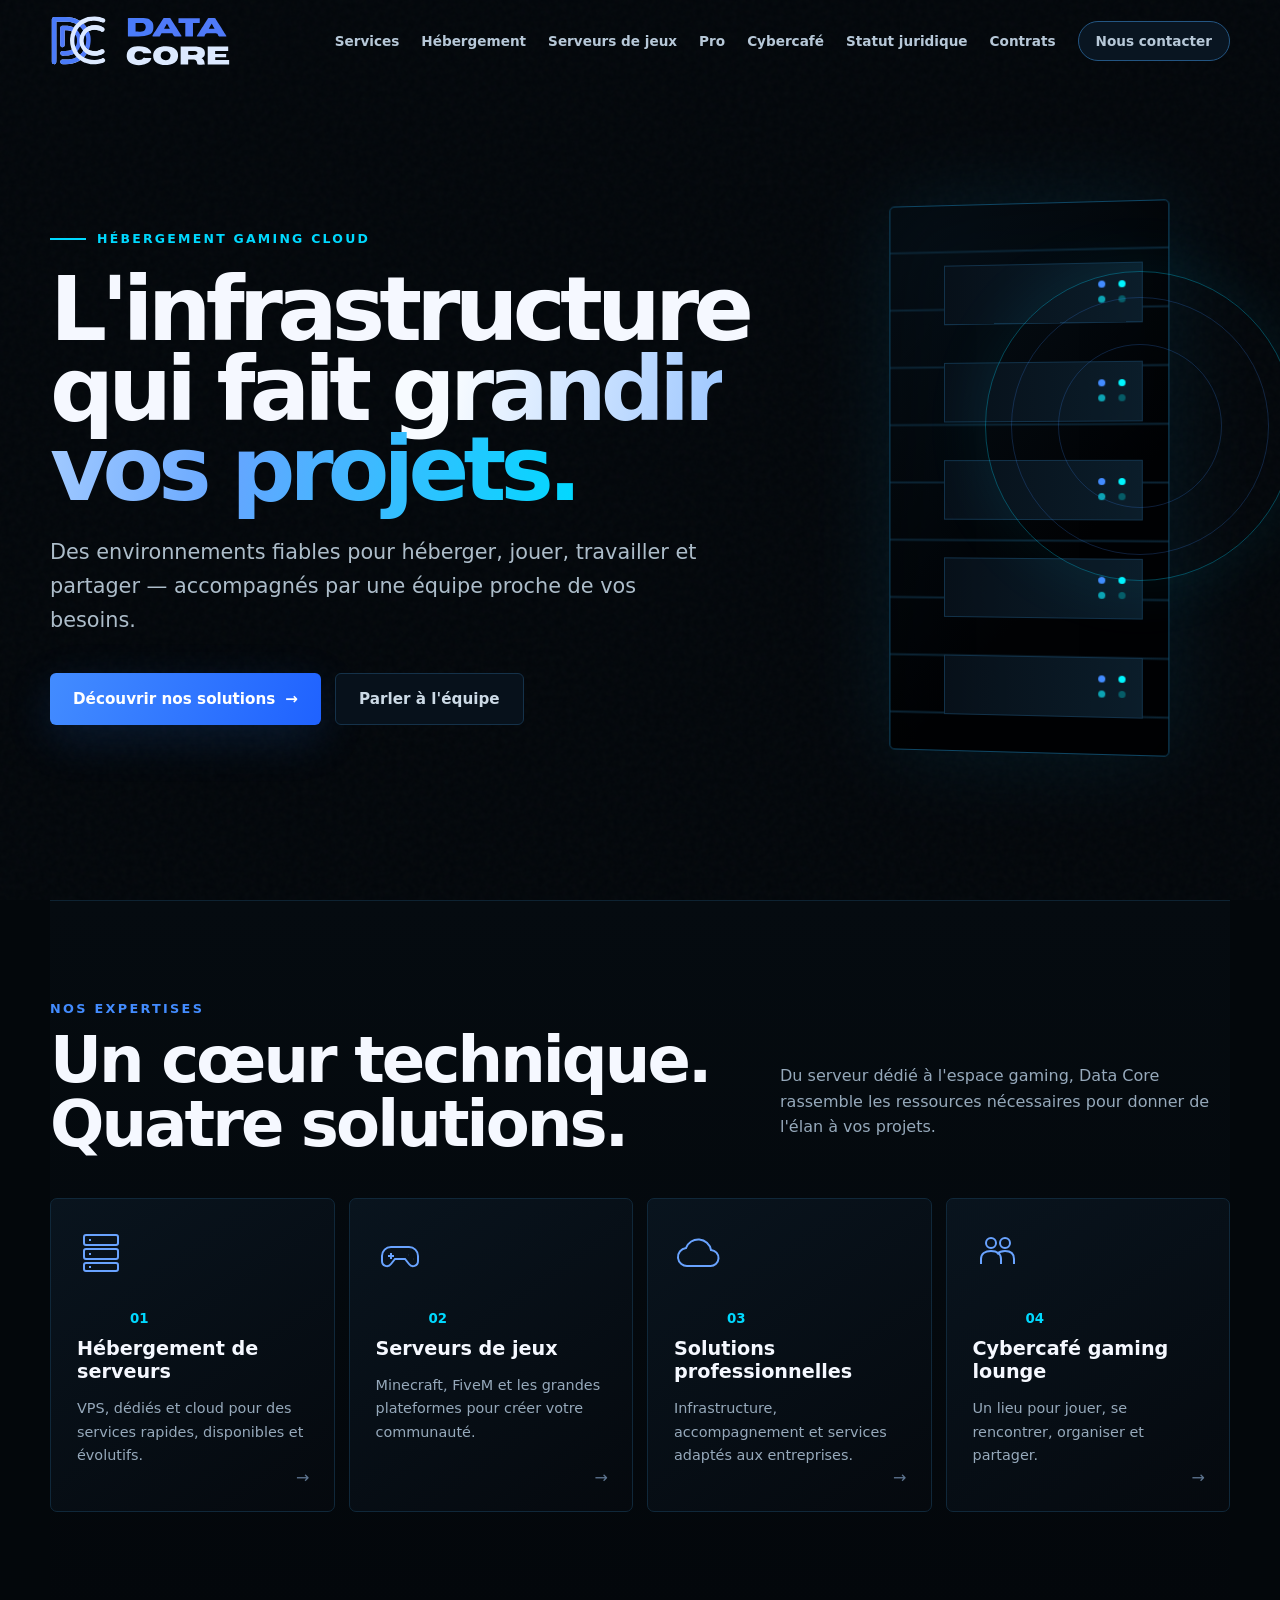
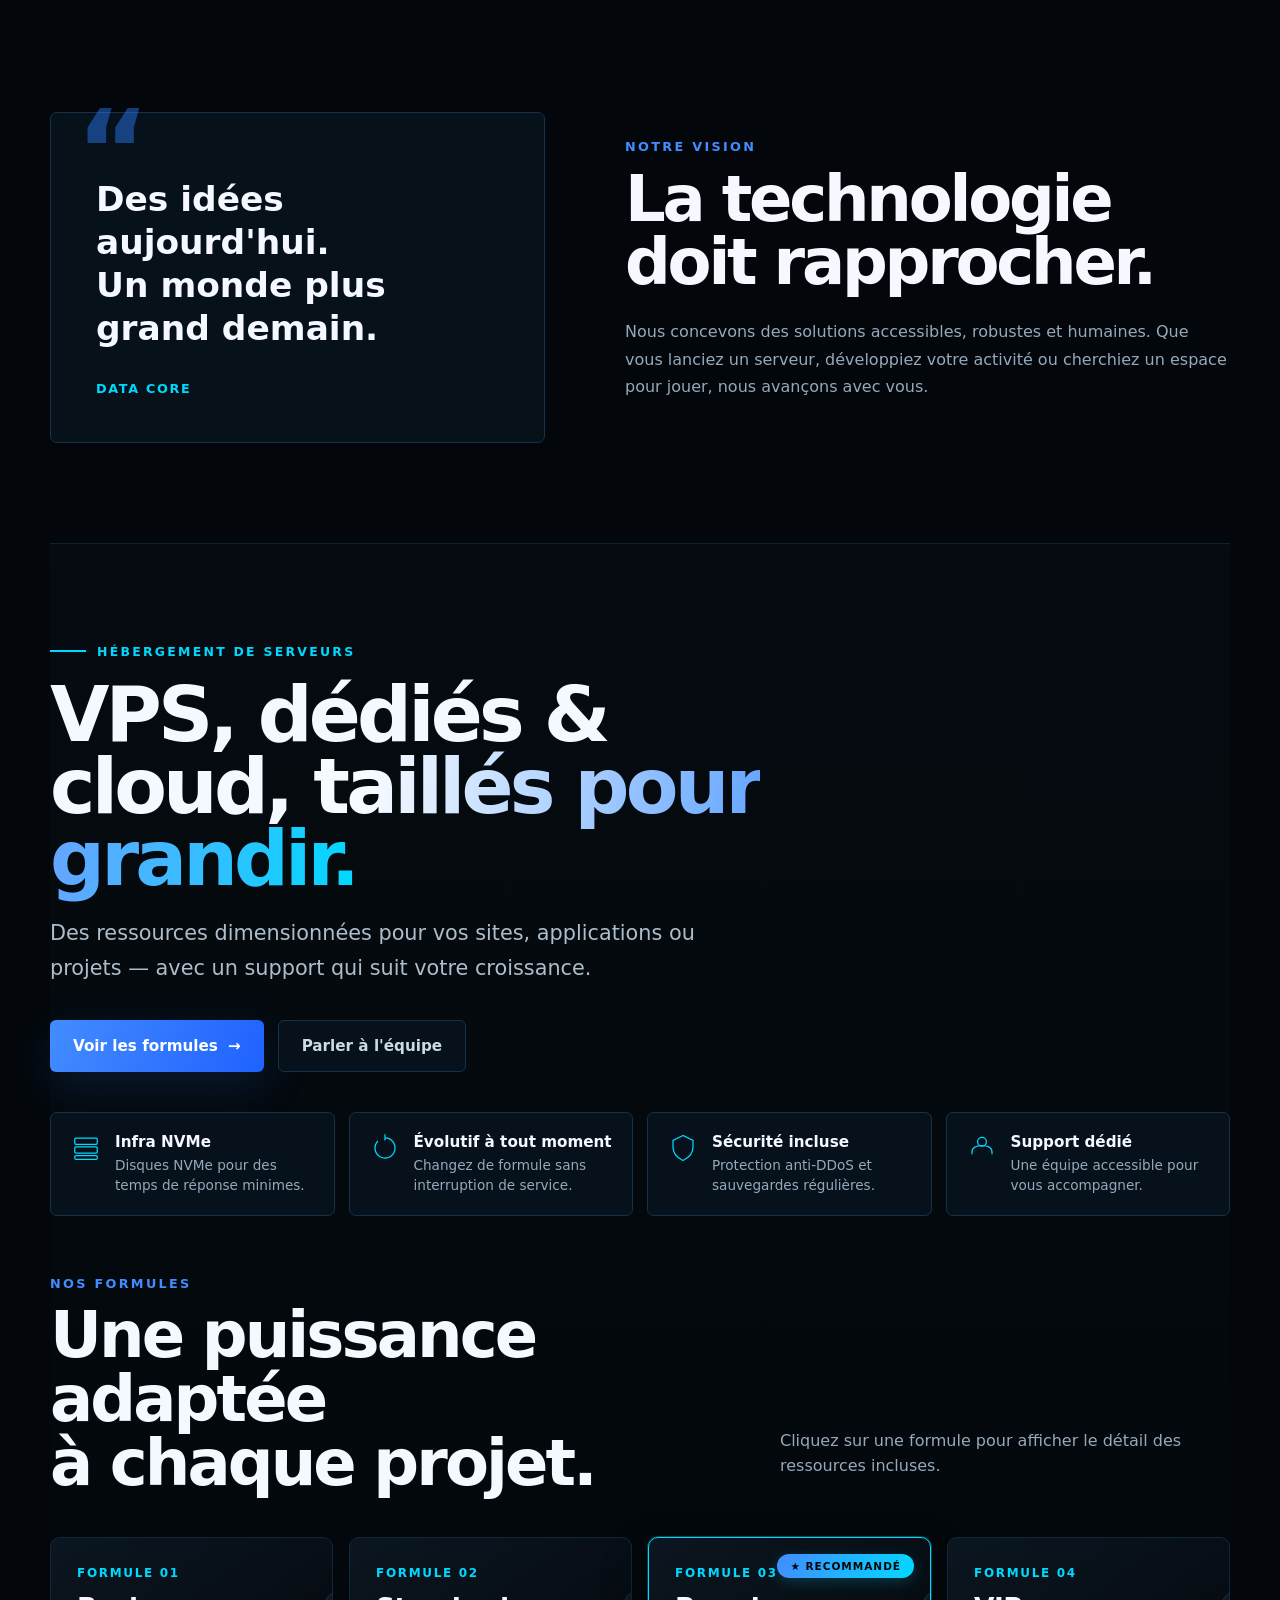
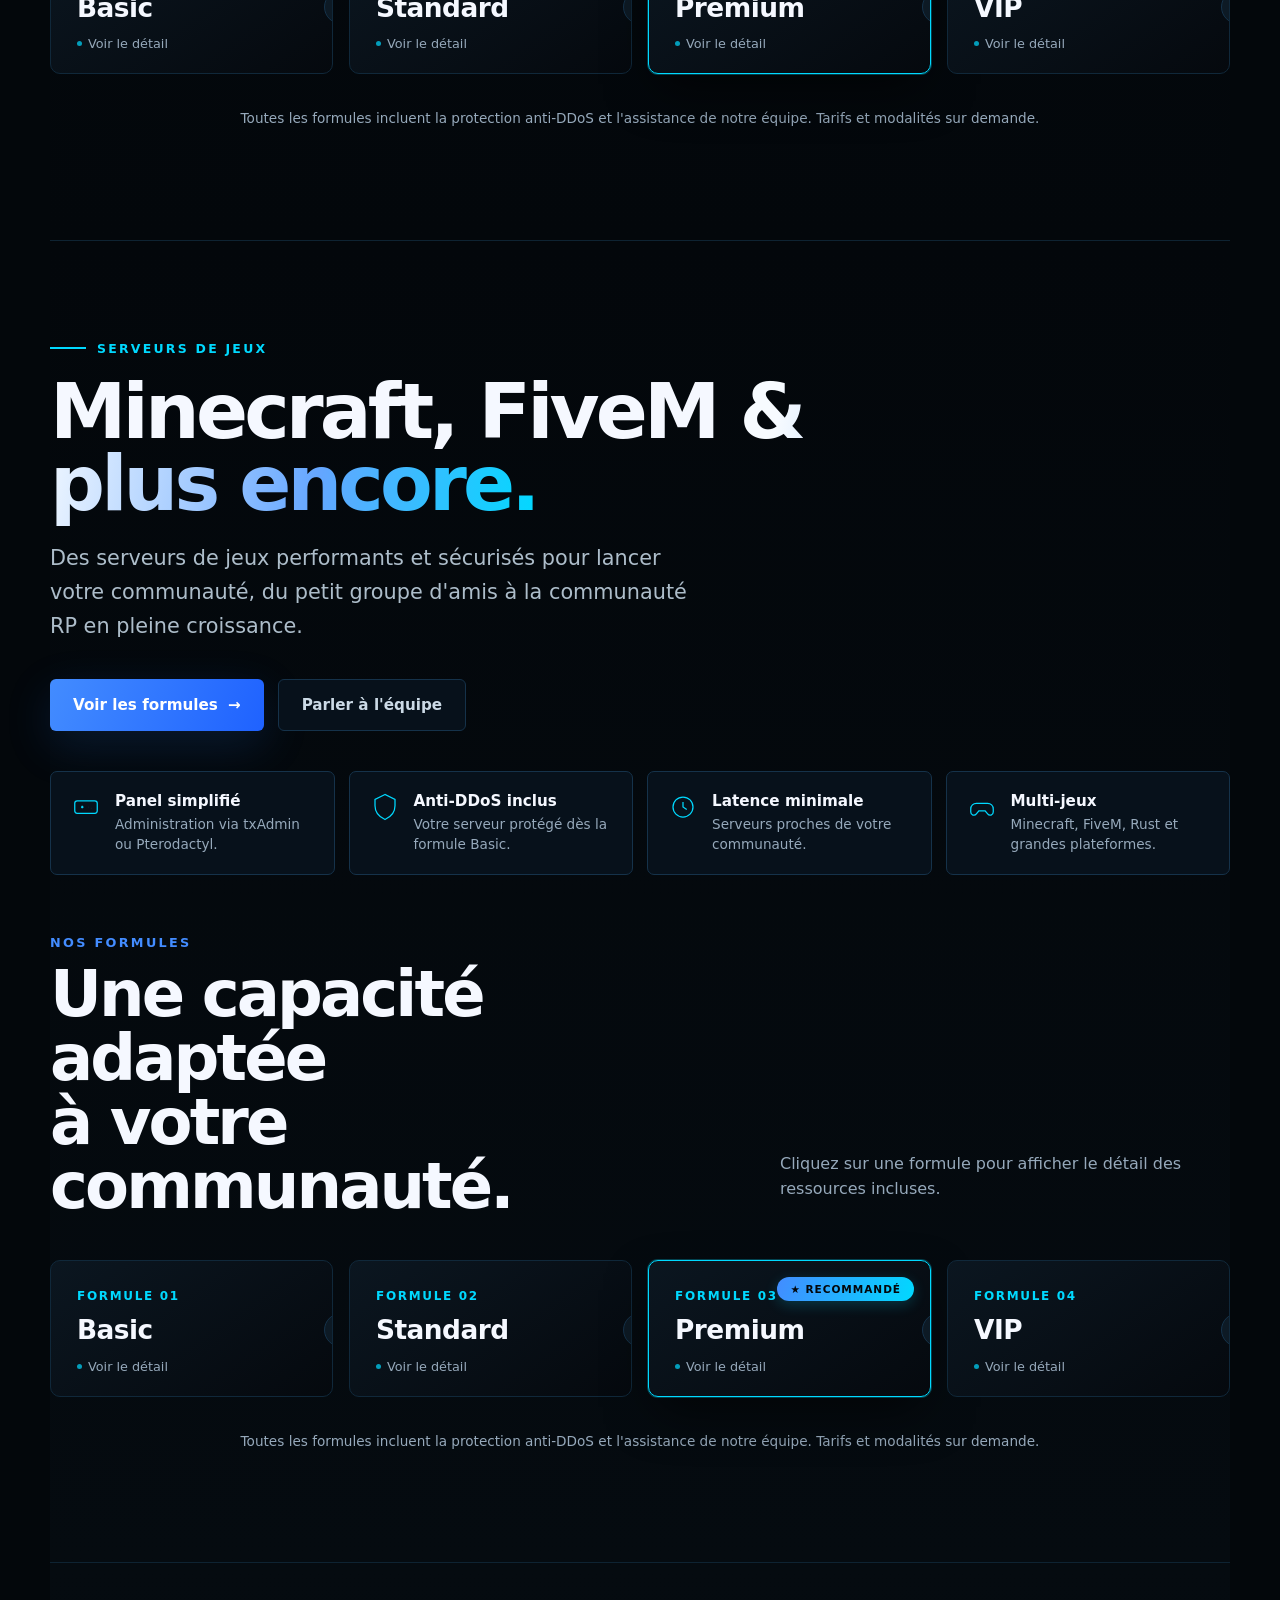
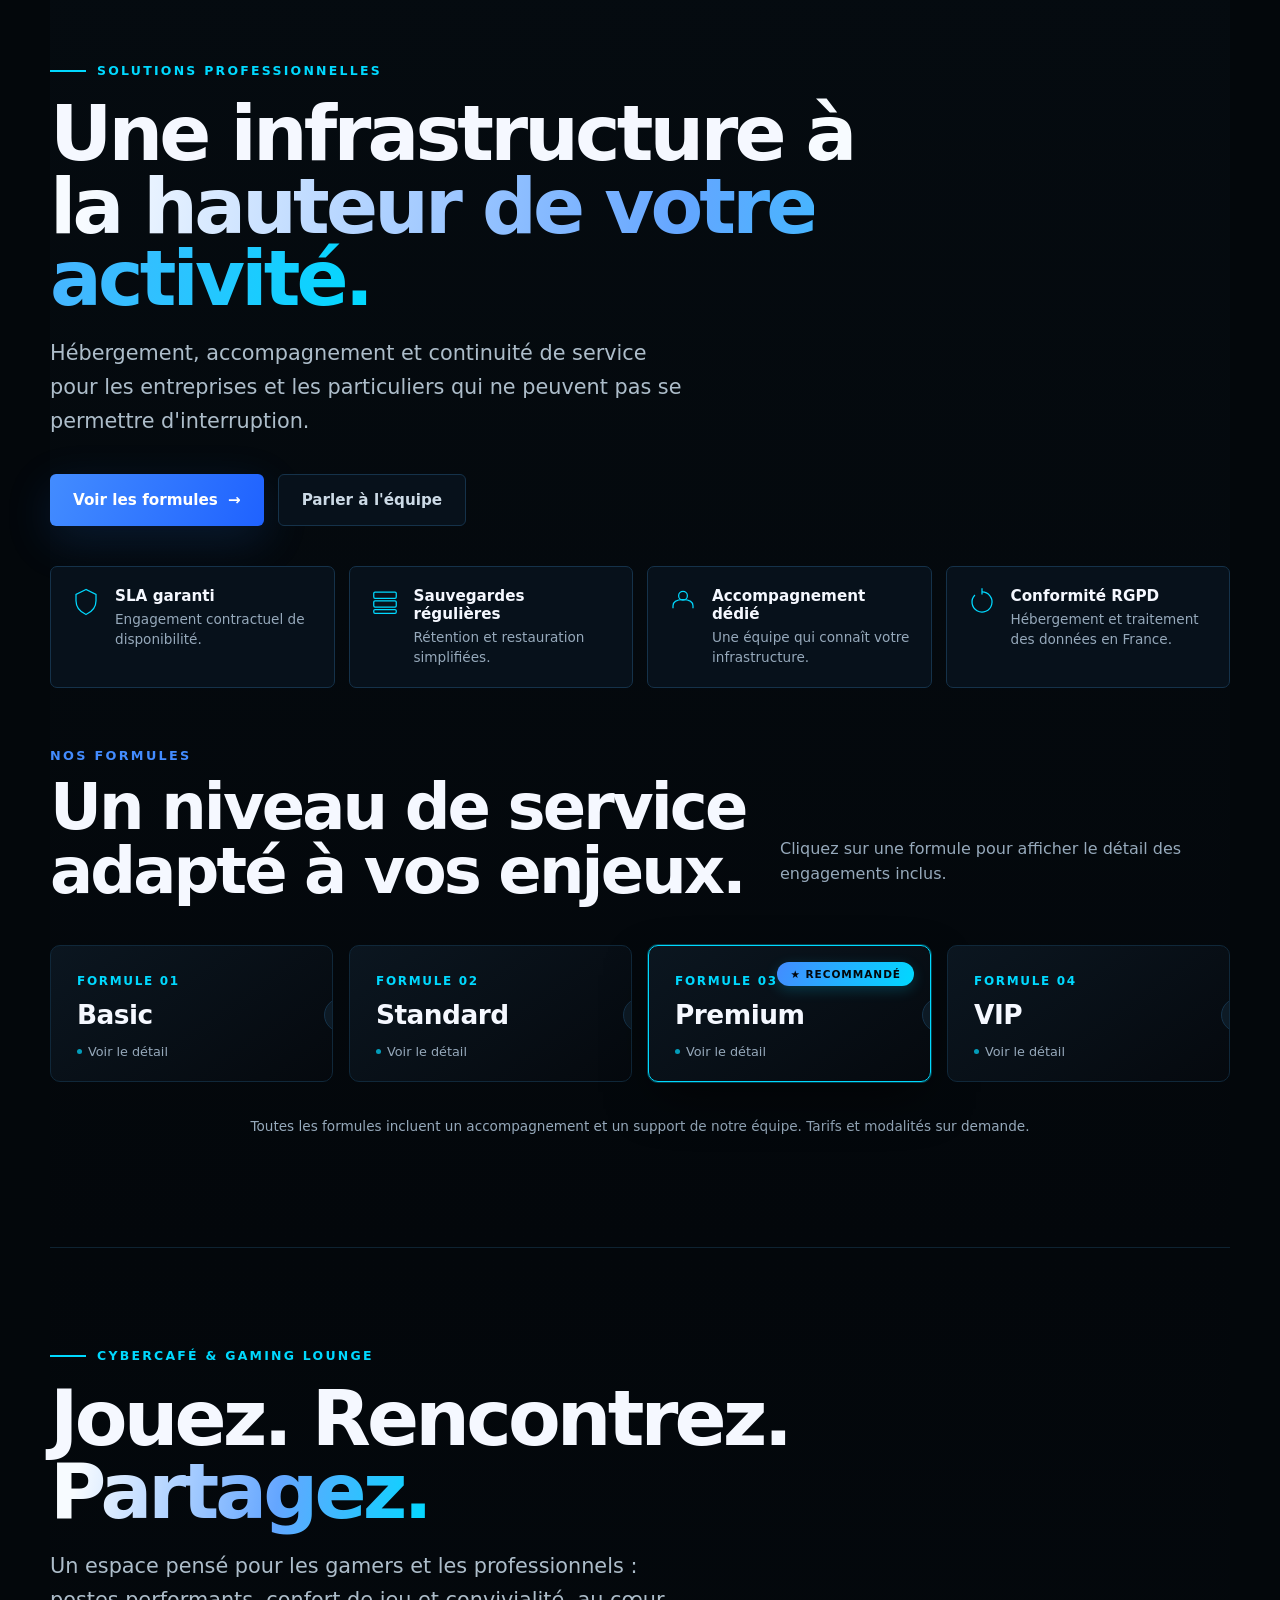
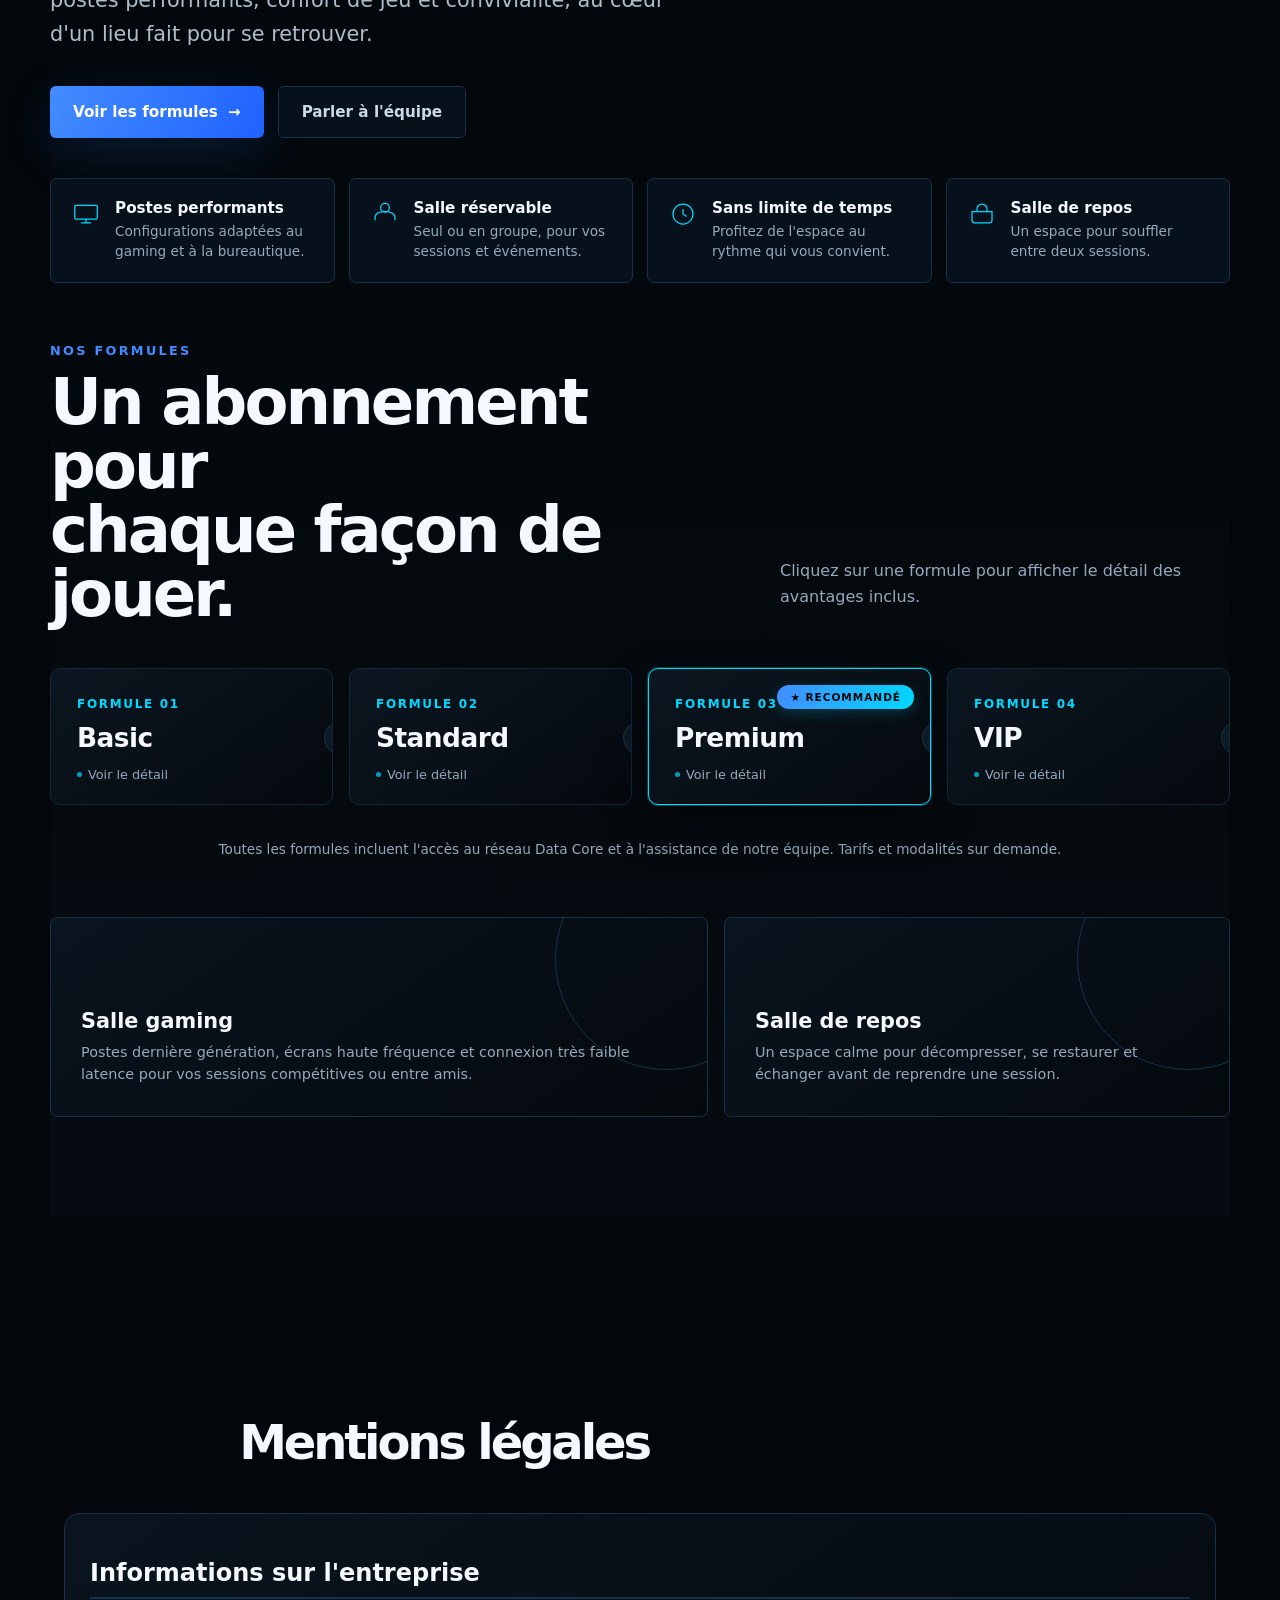
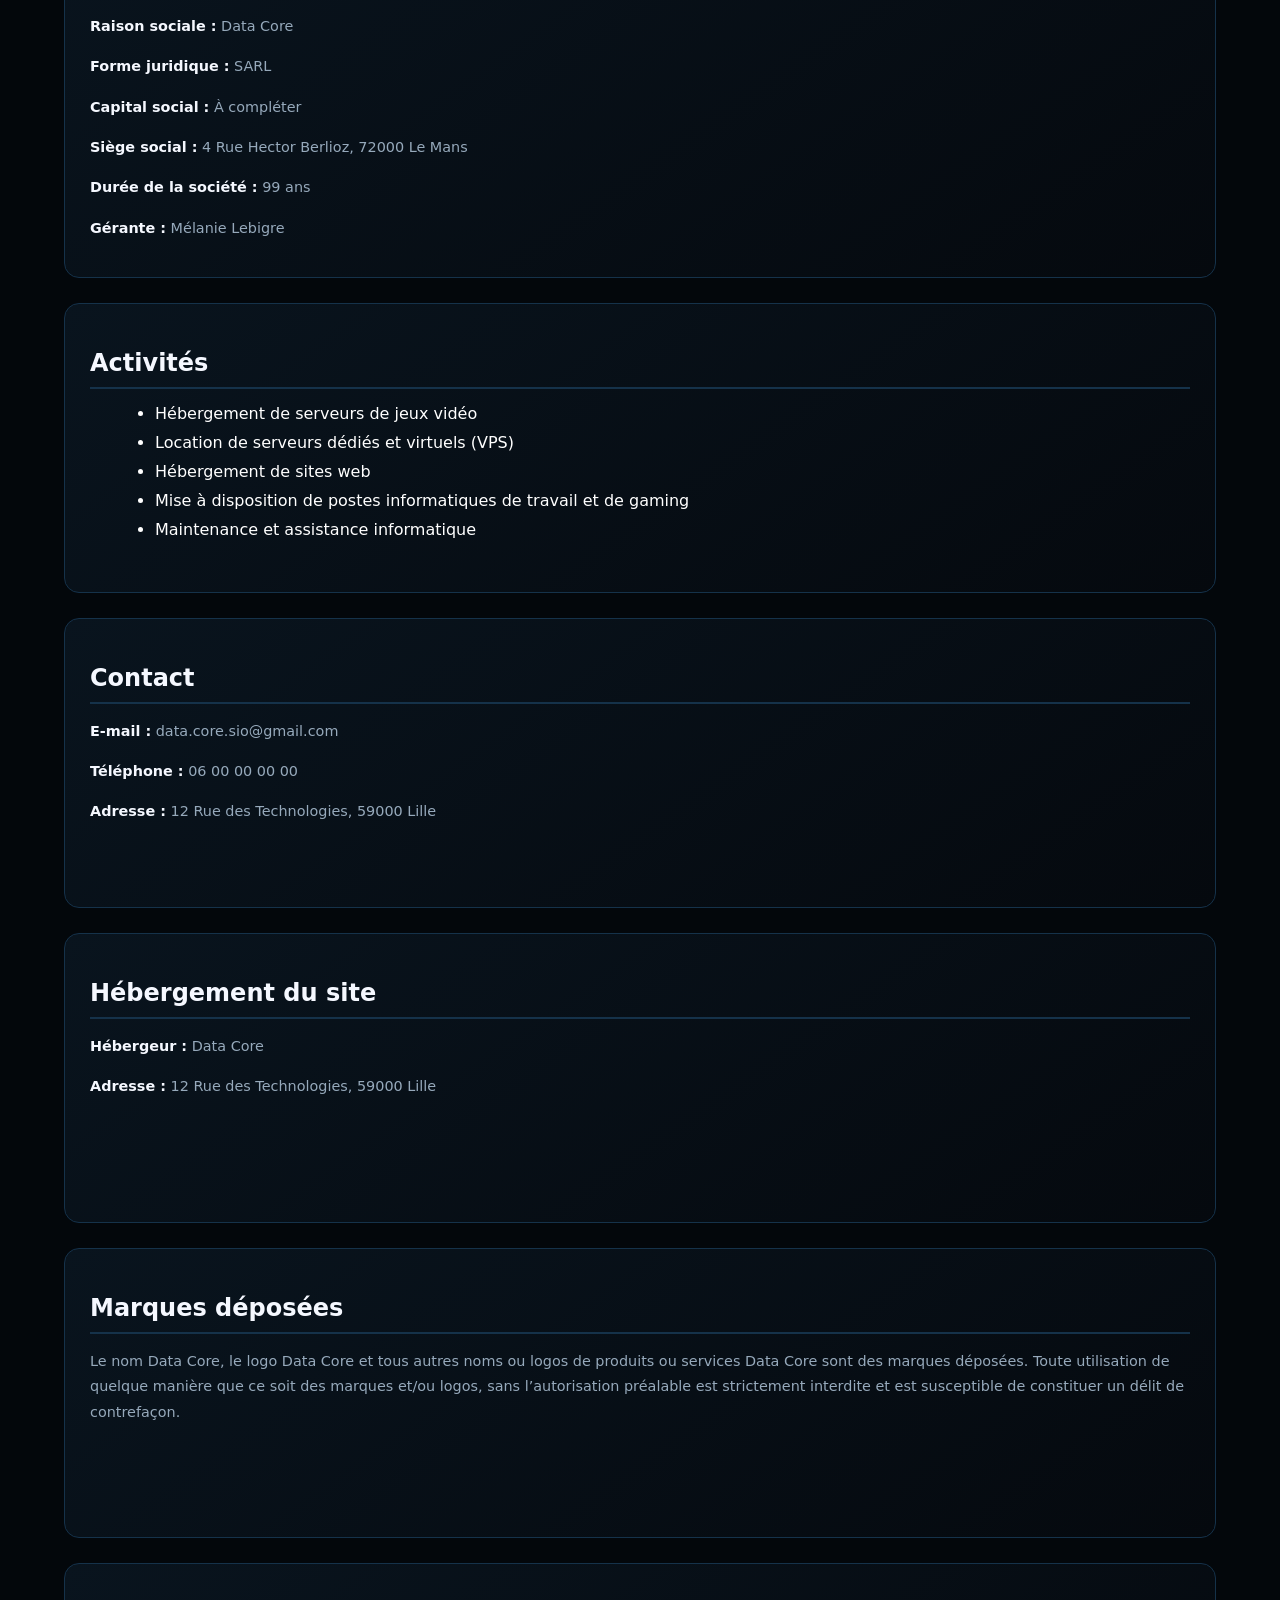
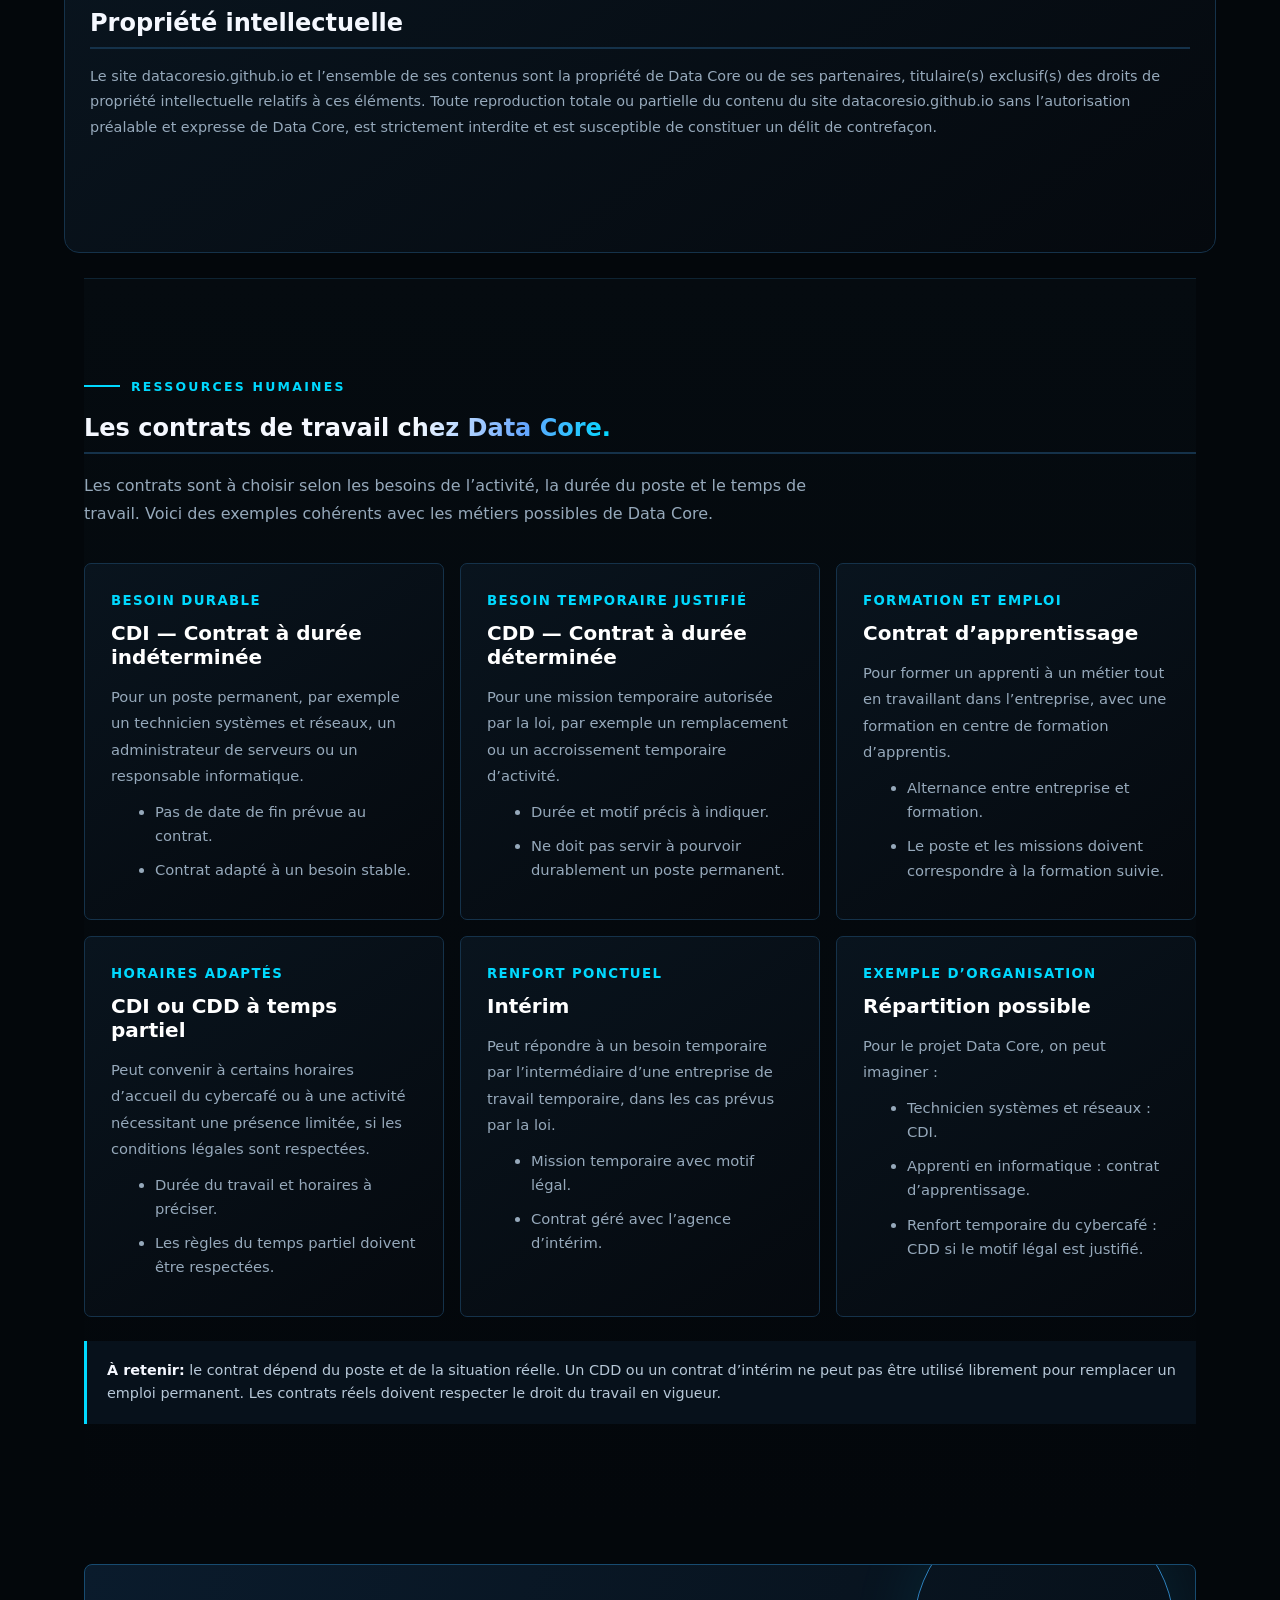
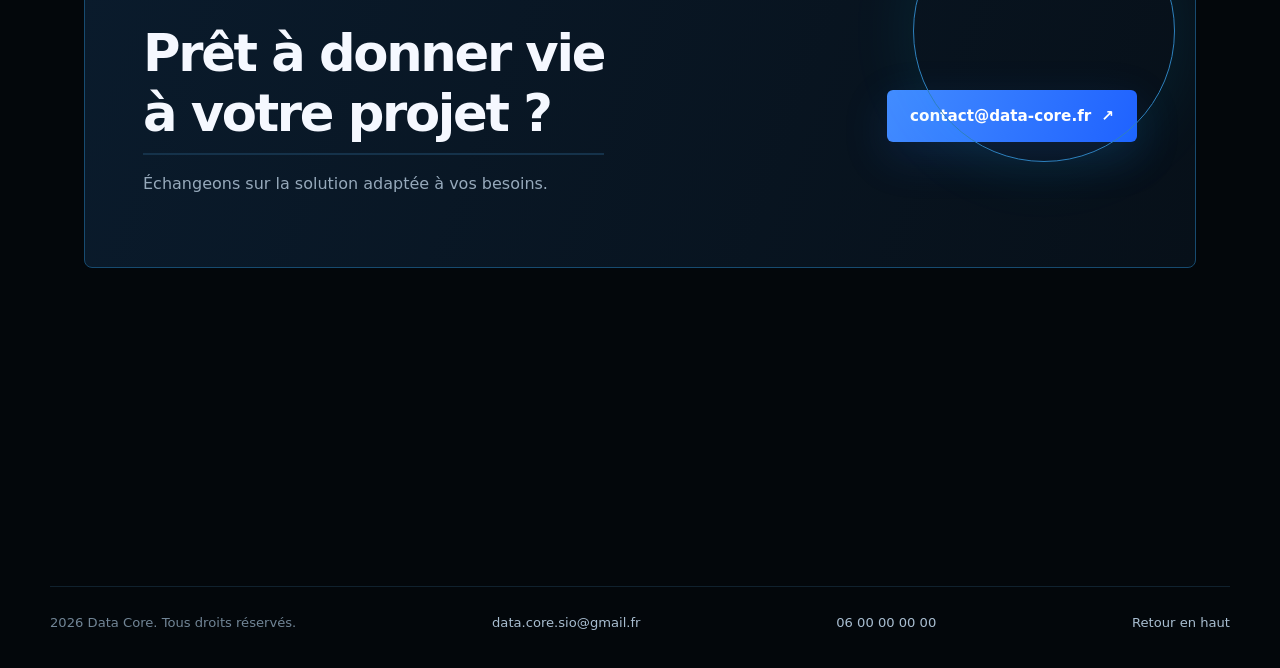
==== commit 66f0bd7c: "Update index.html" ====
--- a/index.html
+++ b/index.html
@@ -691,7 +691,7 @@
         <h2>Propriété intellectuelle</h2>
 
         <p>
-            Le site orange.fr et l’ensemble de ses contenus sont la propriété de Data Core ou de ses partenaires, titulaire(s) exclusif(s) des droits de propriété intellectuelle relatifs à ces éléments.
+            Le site datacoresio.github.io et l’ensemble de ses contenus sont la propriété de Data Core ou de ses partenaires, titulaire(s) exclusif(s) des droits de propriété intellectuelle relatifs à ces éléments.
 Toute reproduction totale ou partielle du contenu du site datacoresio.github.io sans l’autorisation préalable et expresse de Data Core, est strictement interdite et est susceptible de constituer un délit de contrefaçon.
         </p>
 
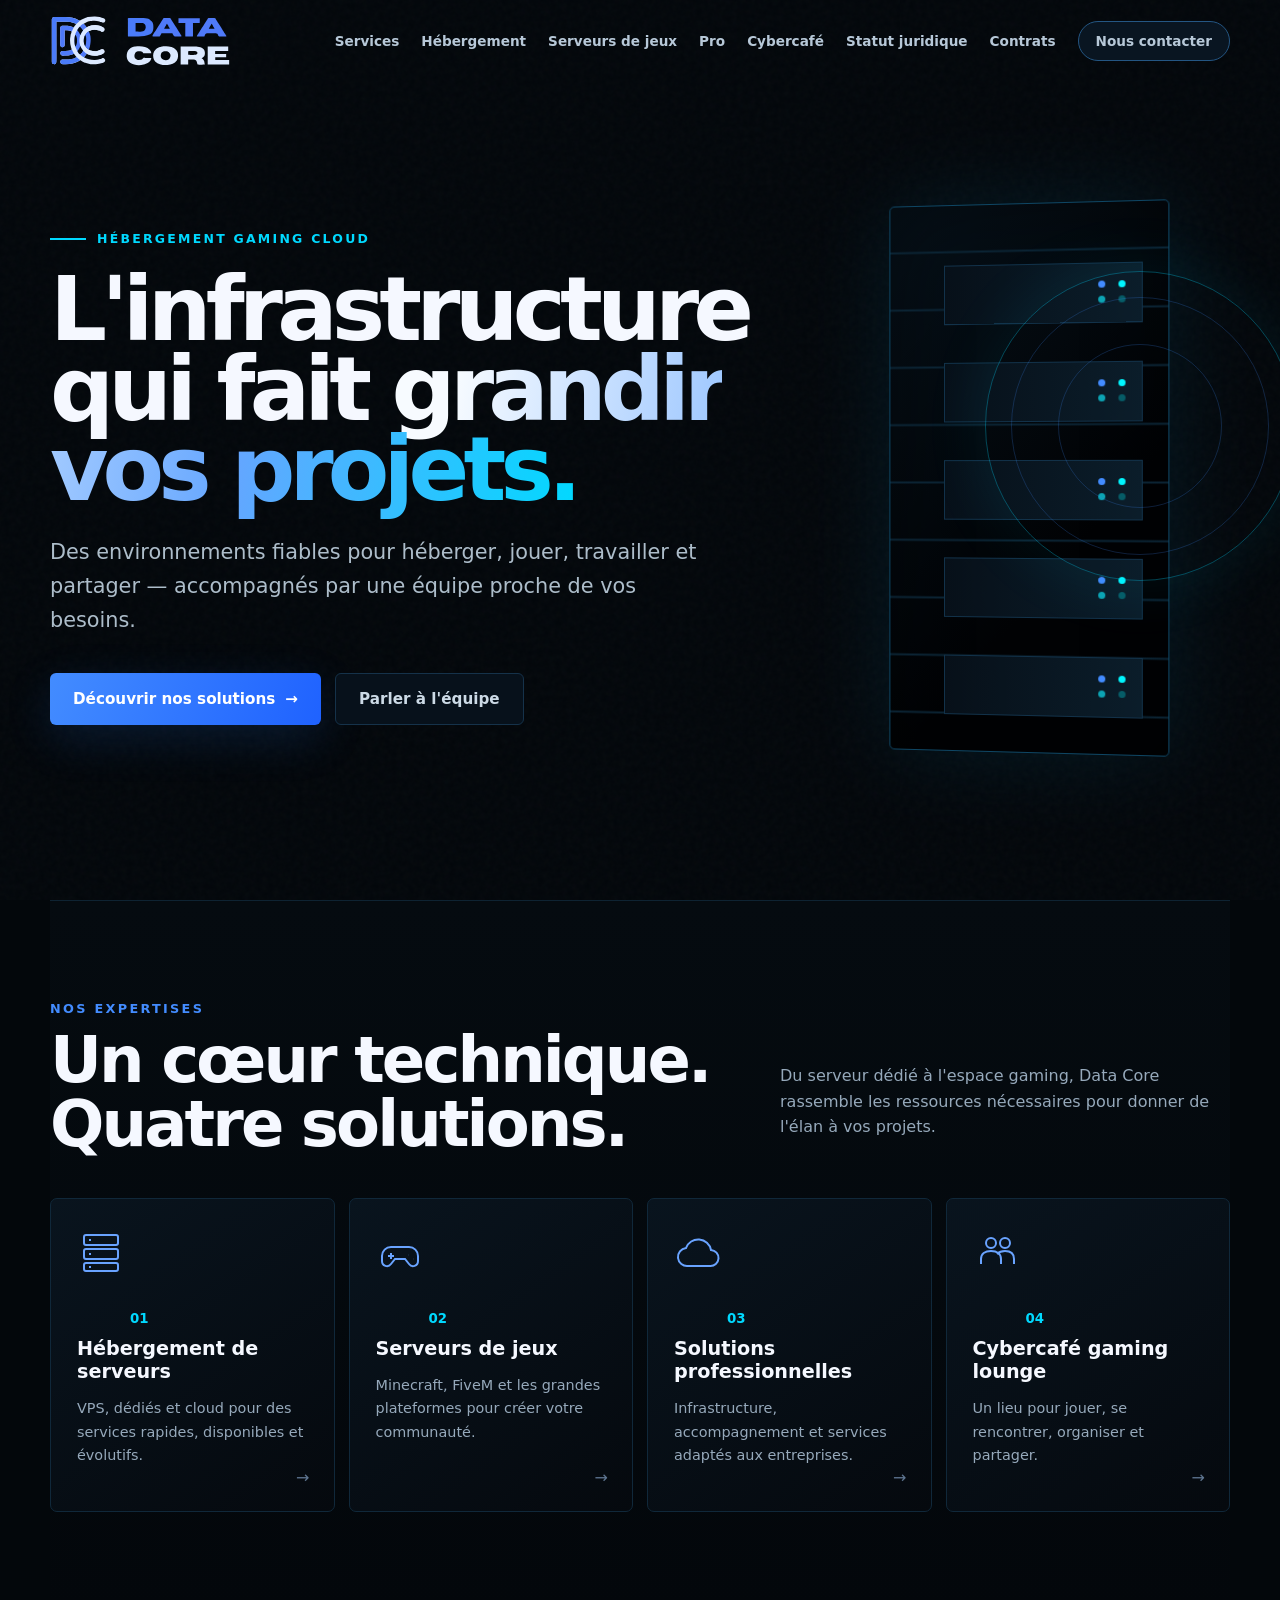
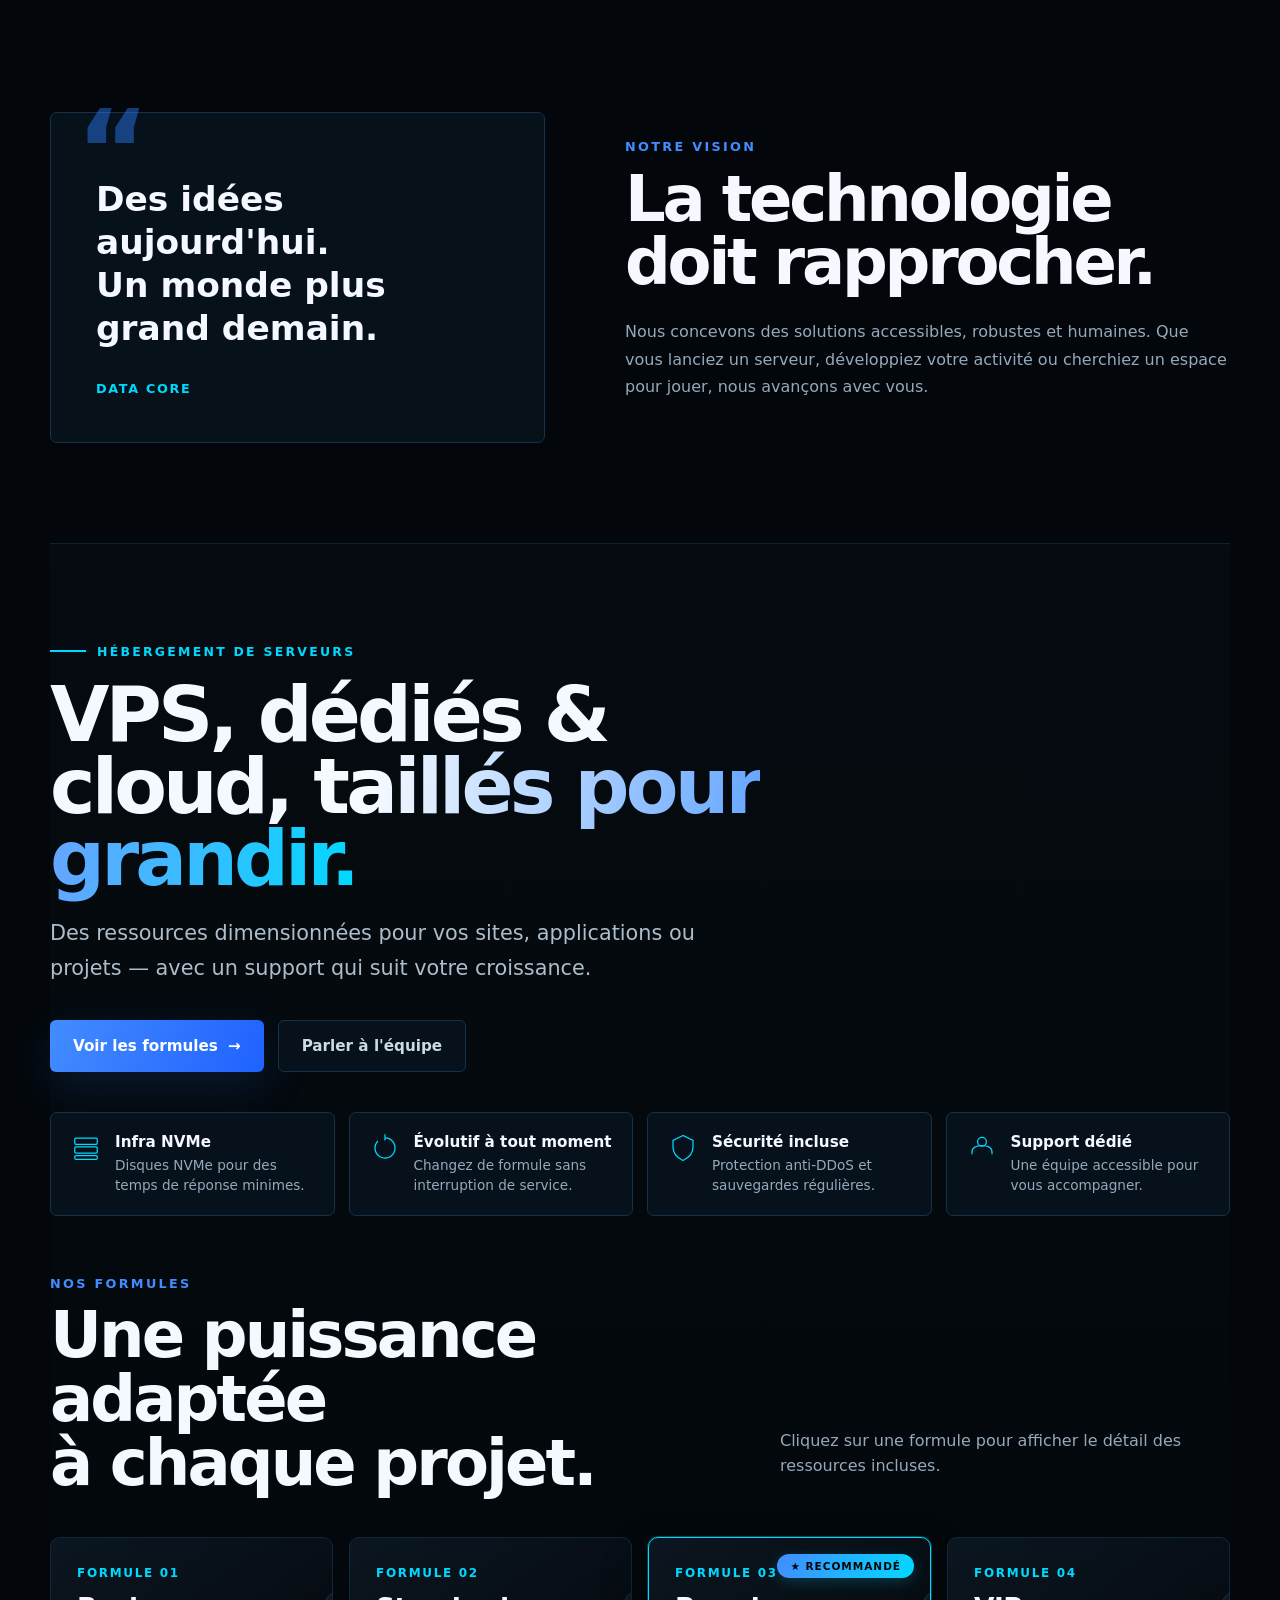
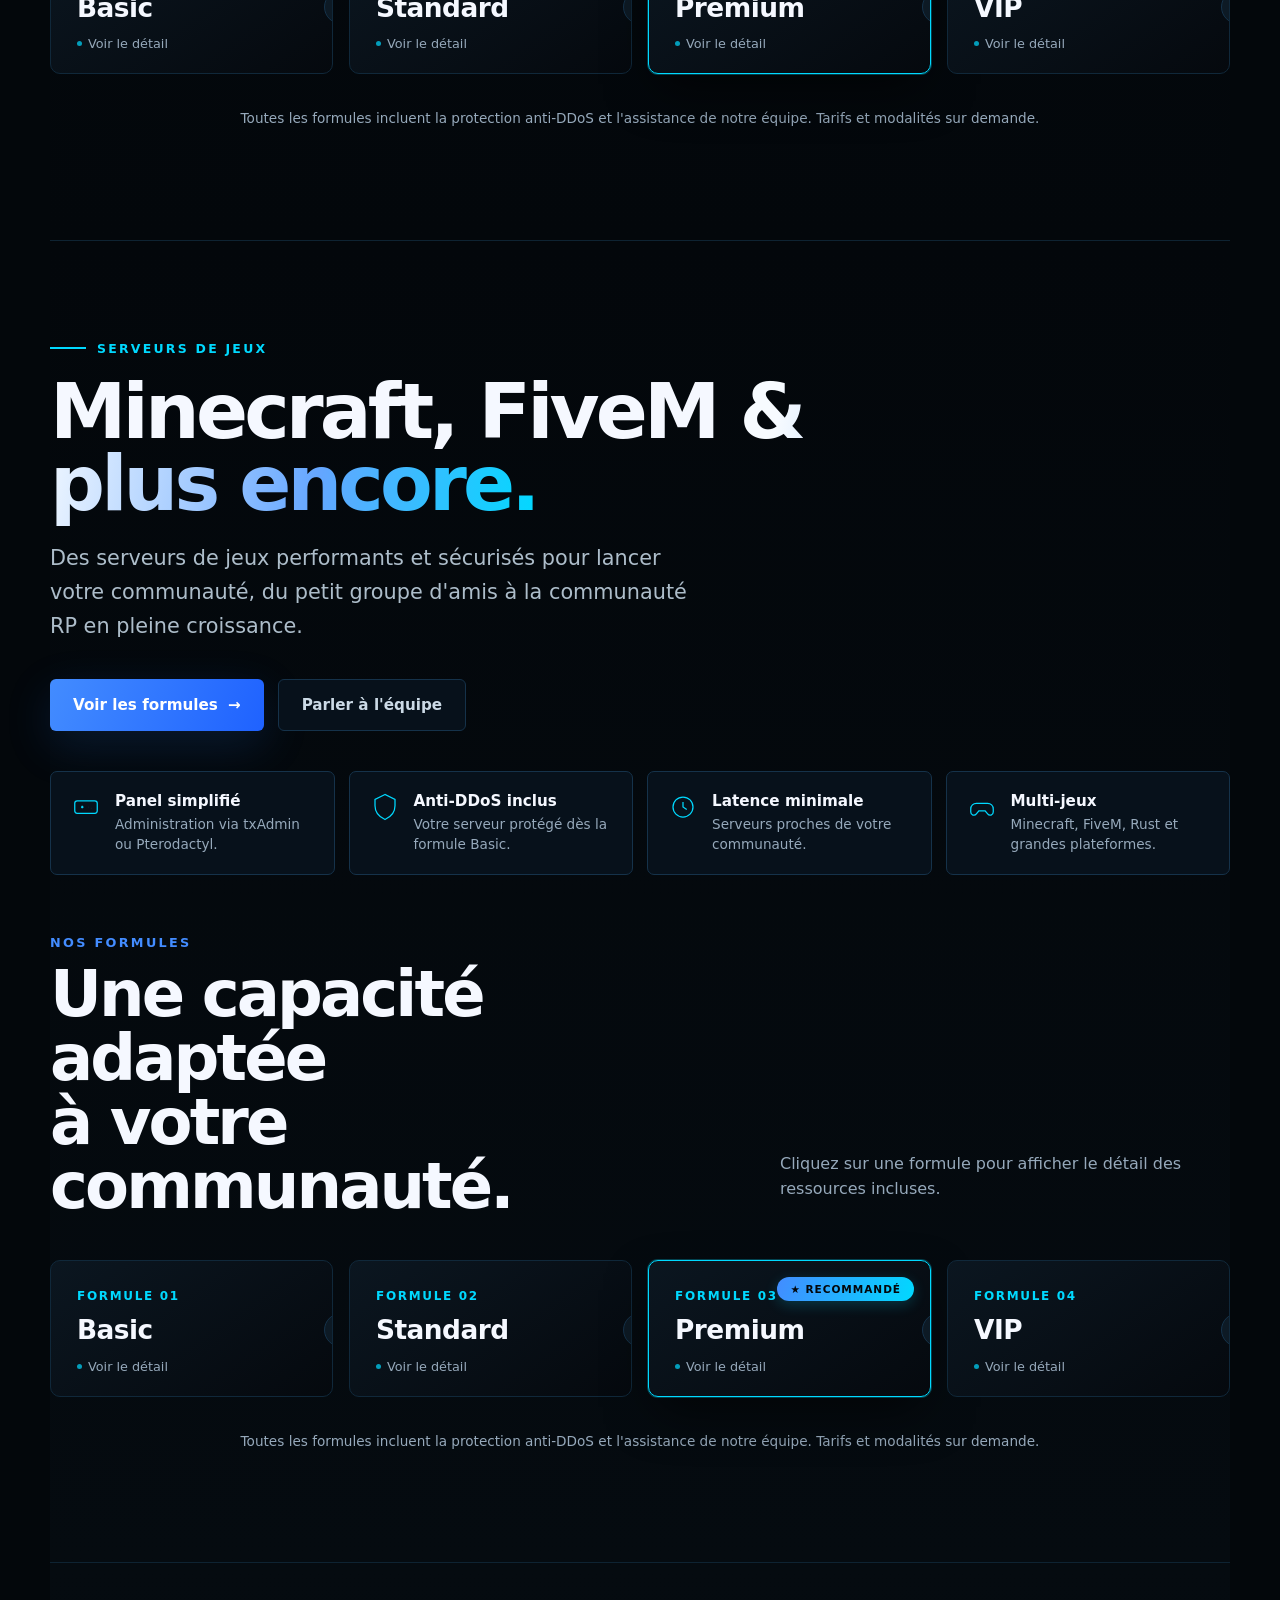
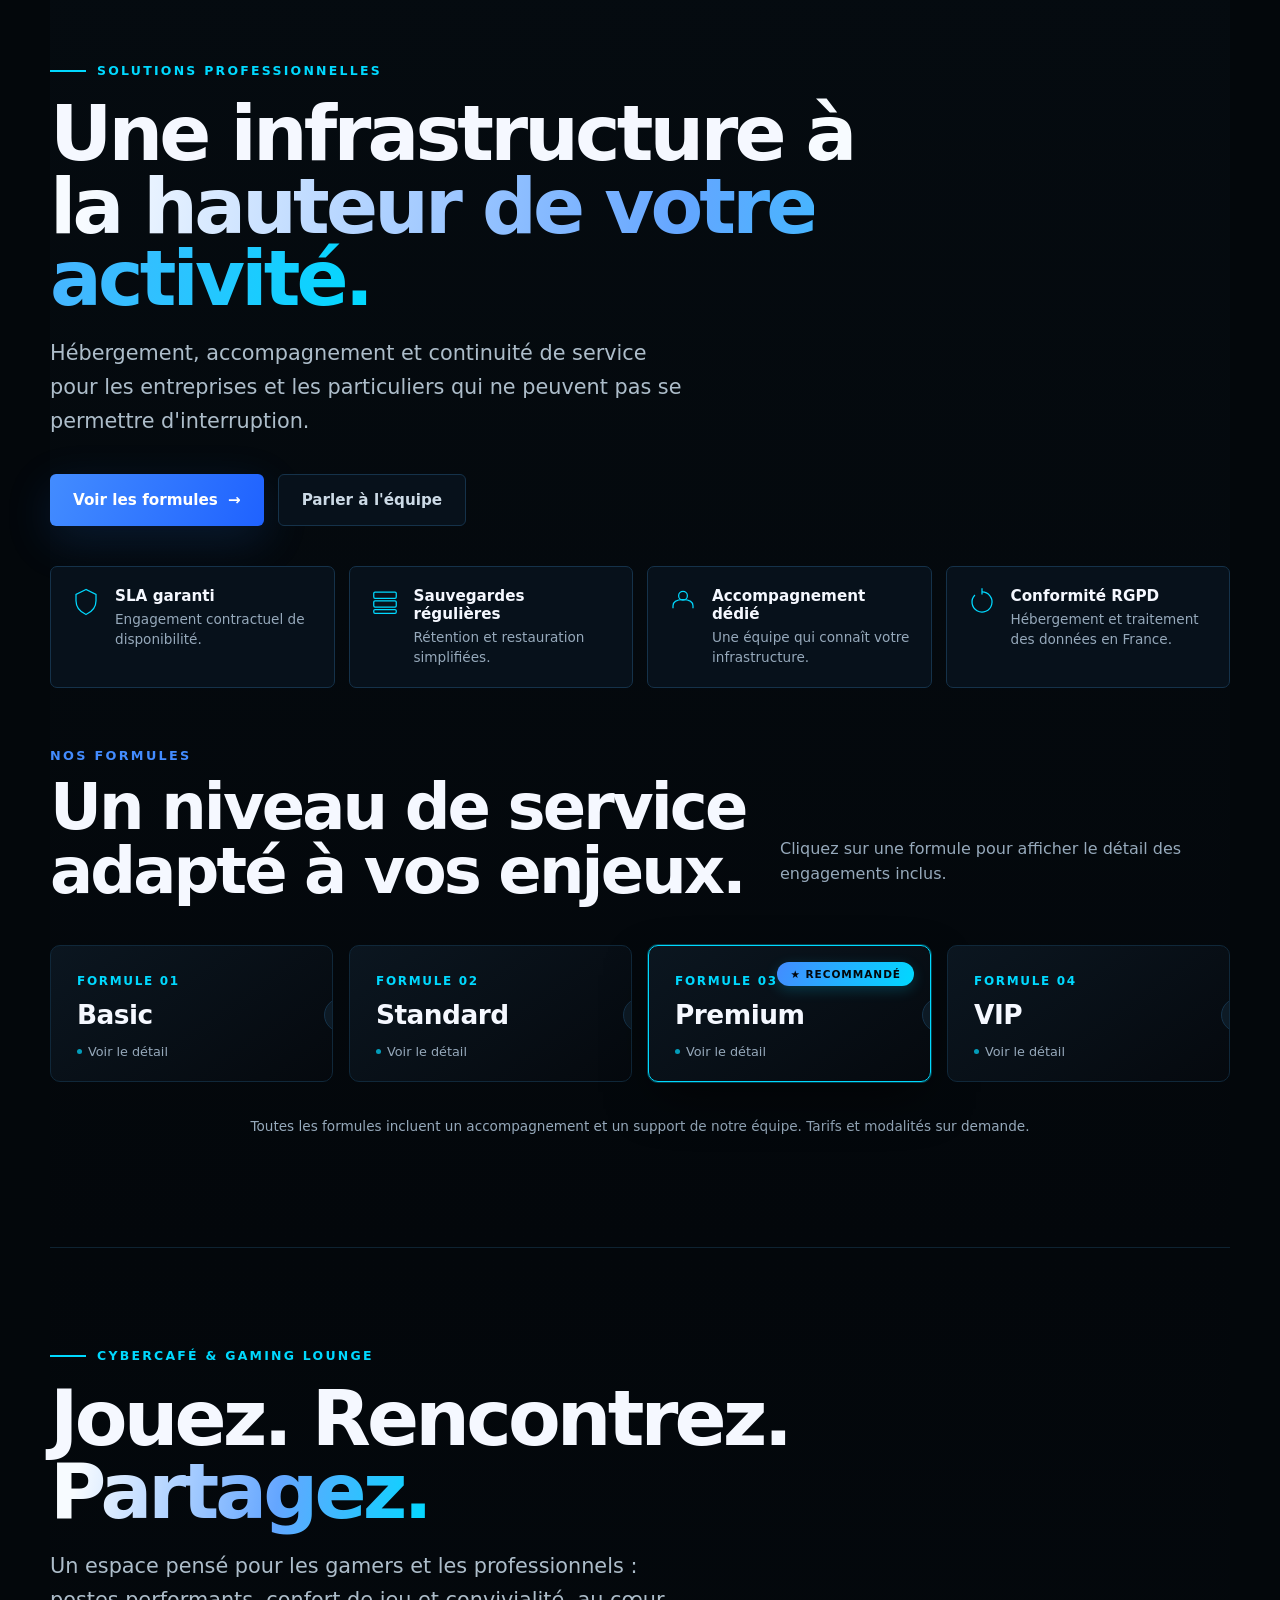
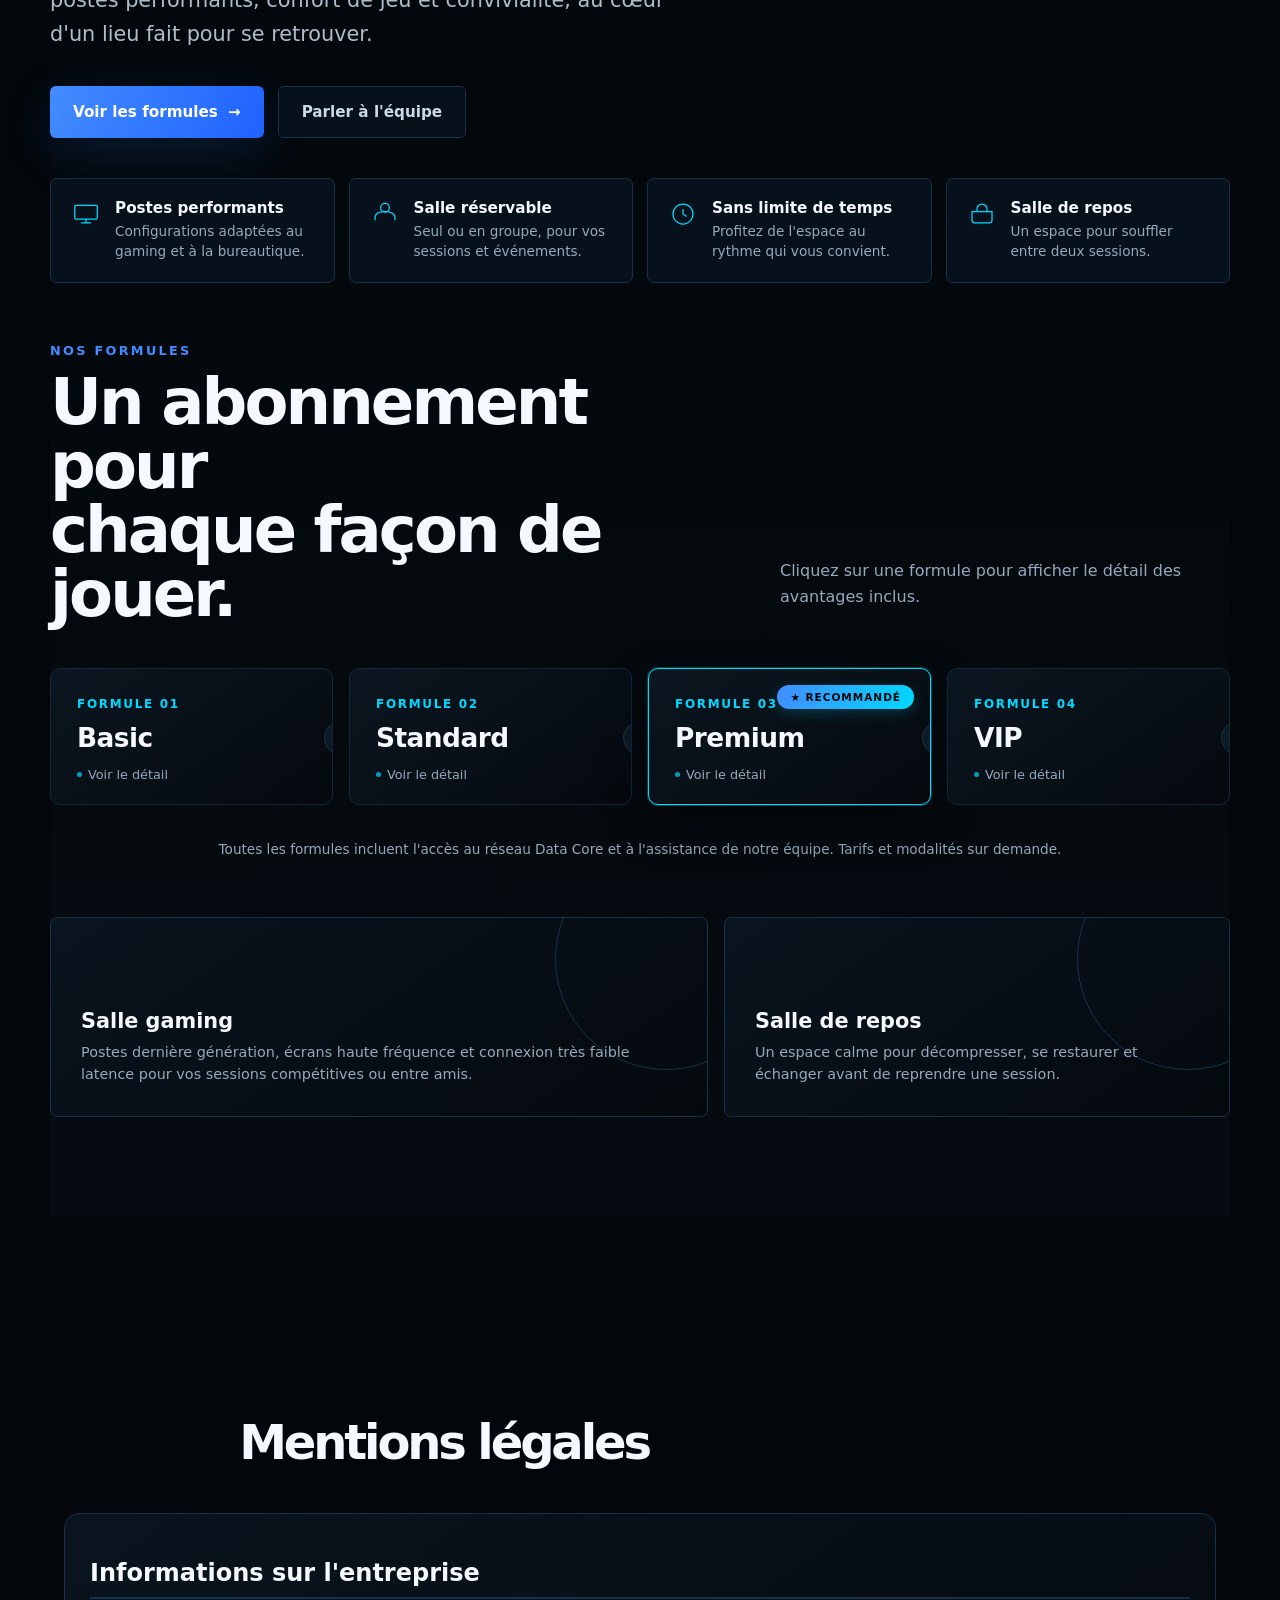
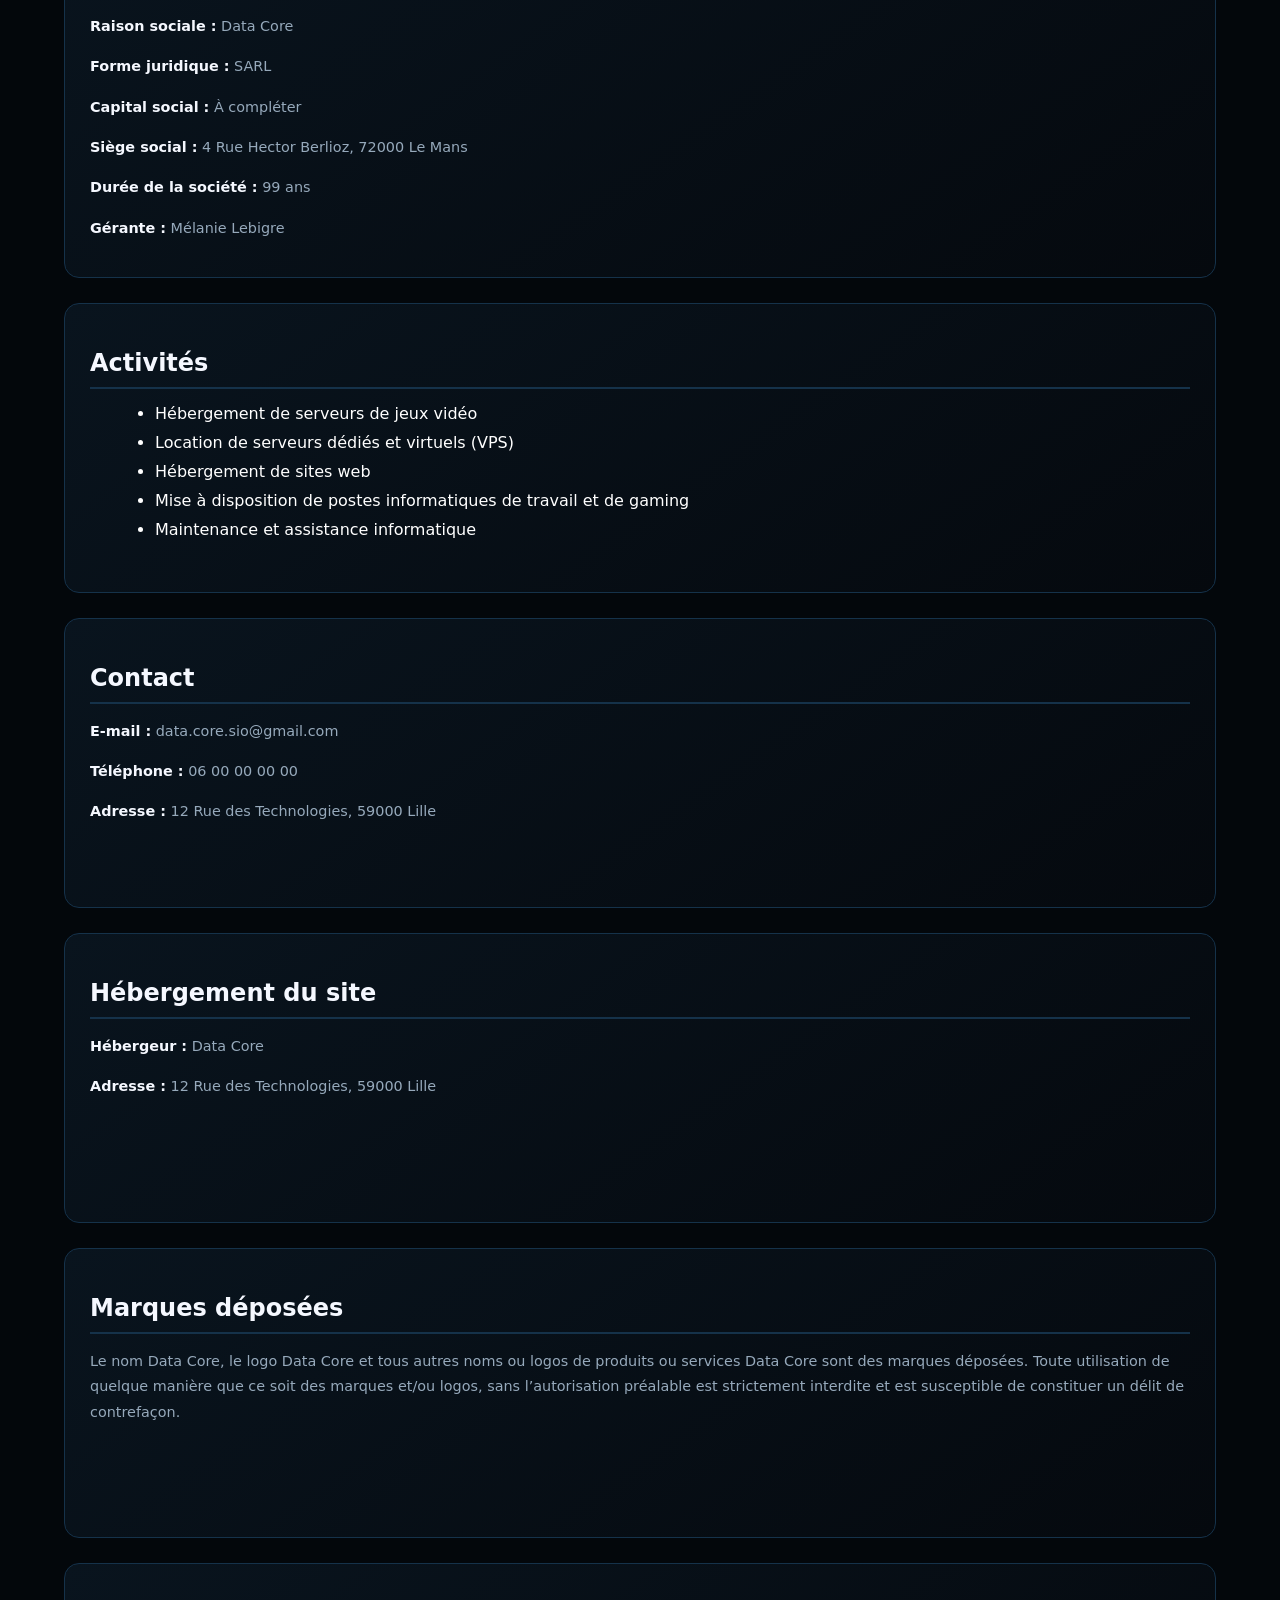
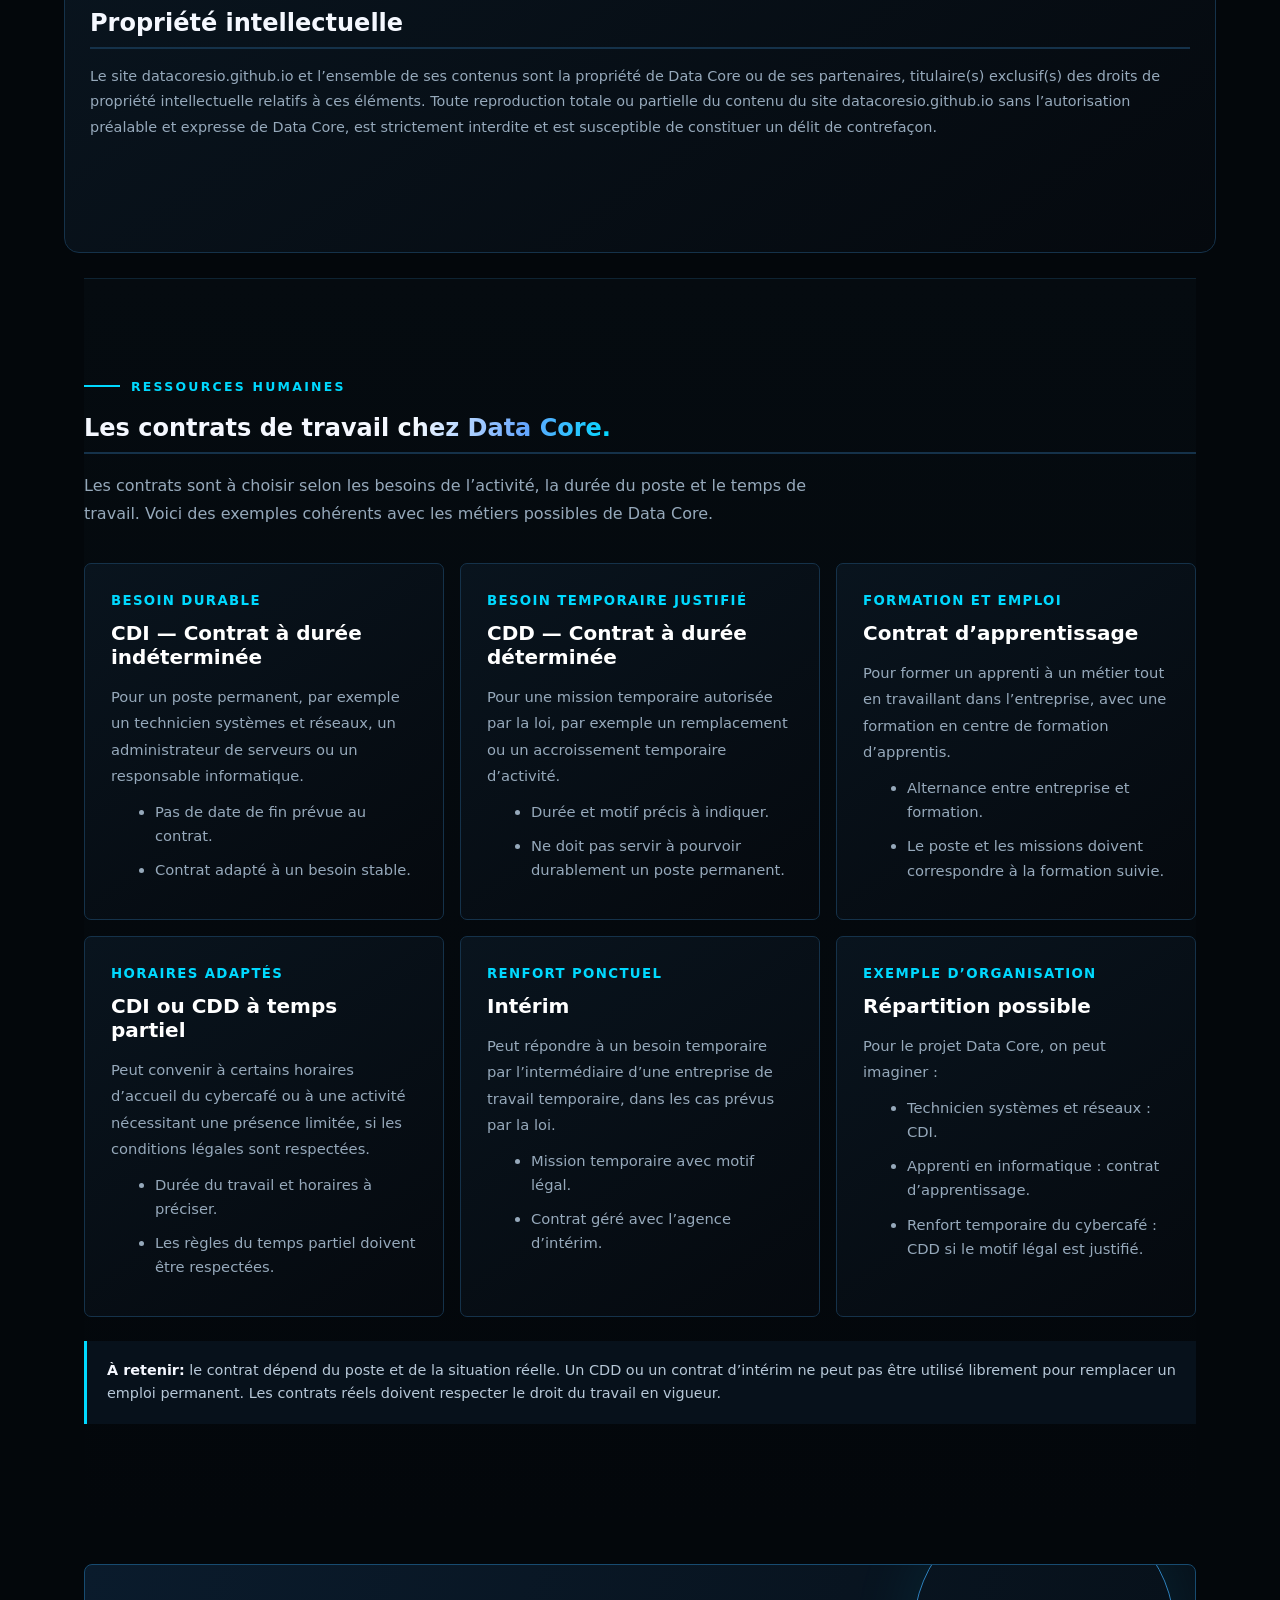
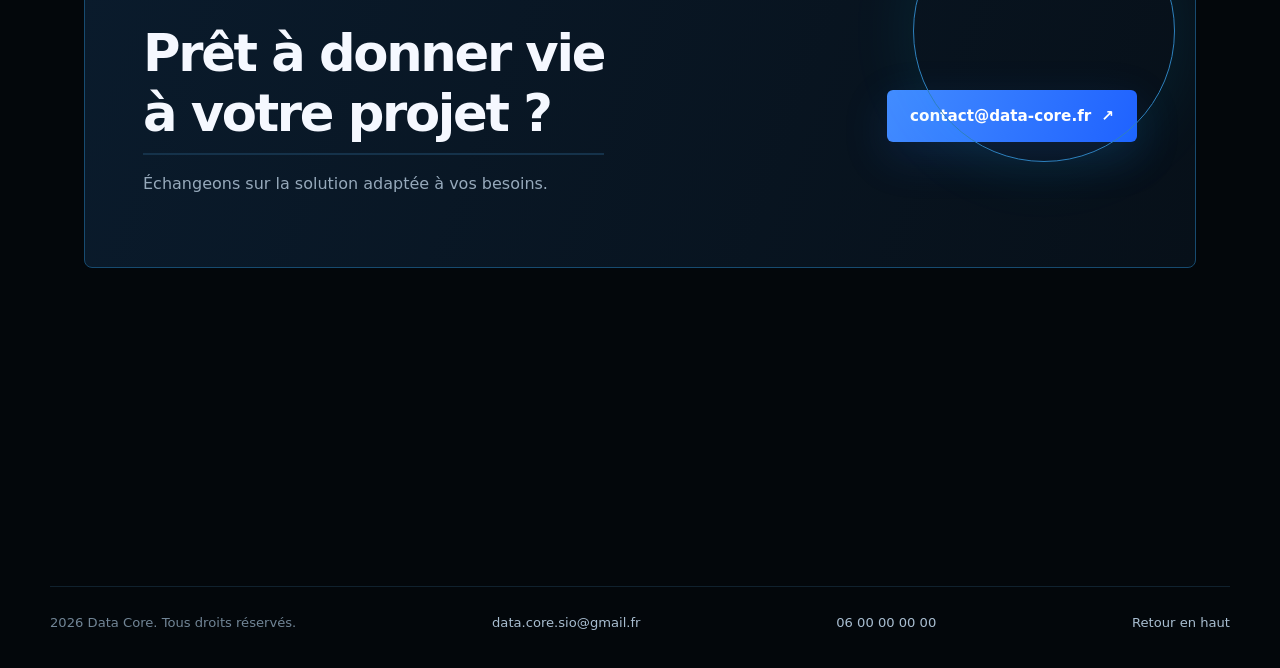
==== commit ad627487: "Update index.html" ====
--- a/index.html
+++ b/index.html
@@ -778,7 +778,7 @@
 <footer>
   <div class="wrap foot">
     <span><span id="year"></span> Data Core. Tous droits réservés.</span>
-    <a href="https://data-core.fr">data.core.sio@gmail.fr</a>
+    <a href="mention.html">data.core.sio@gmail.fr</a>
     <a href="tel:0600000000">06 00 00 00 00</a>
     <a href="#accueil">Retour en haut</a>
   </div>
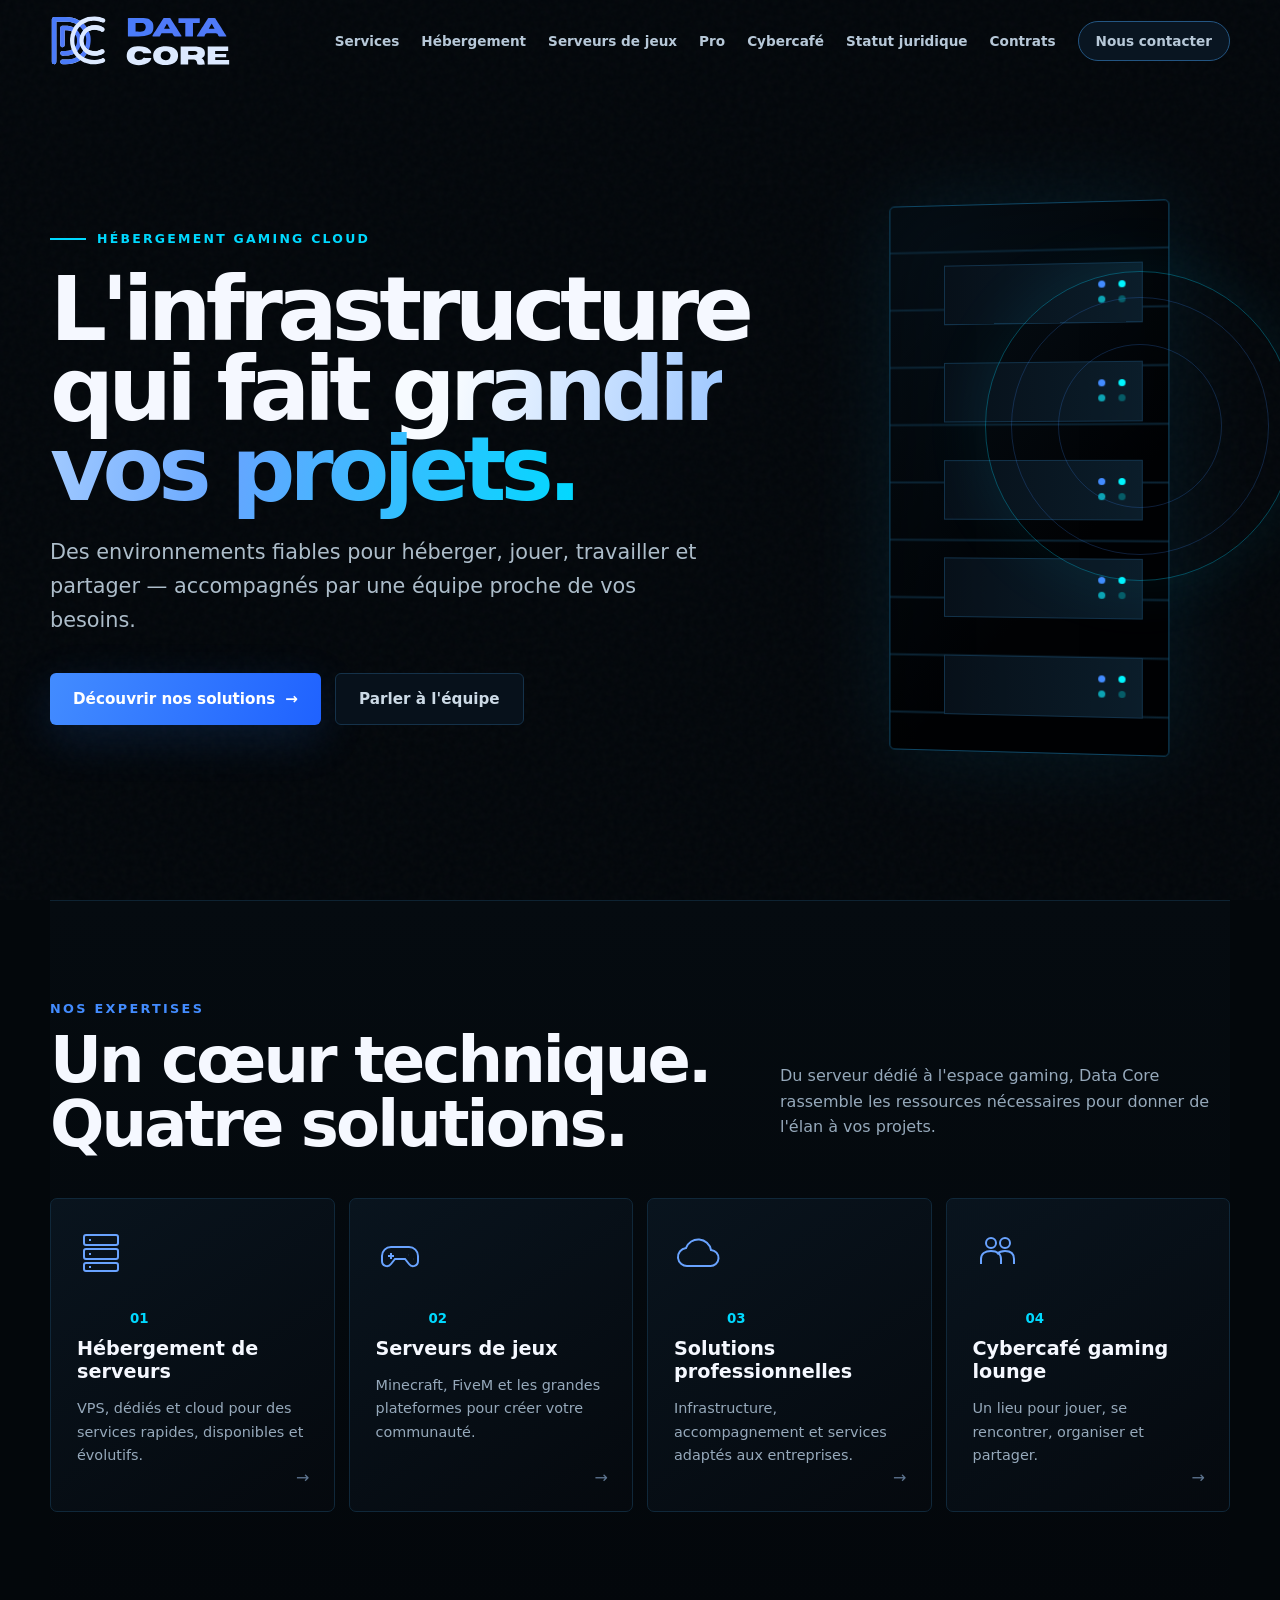
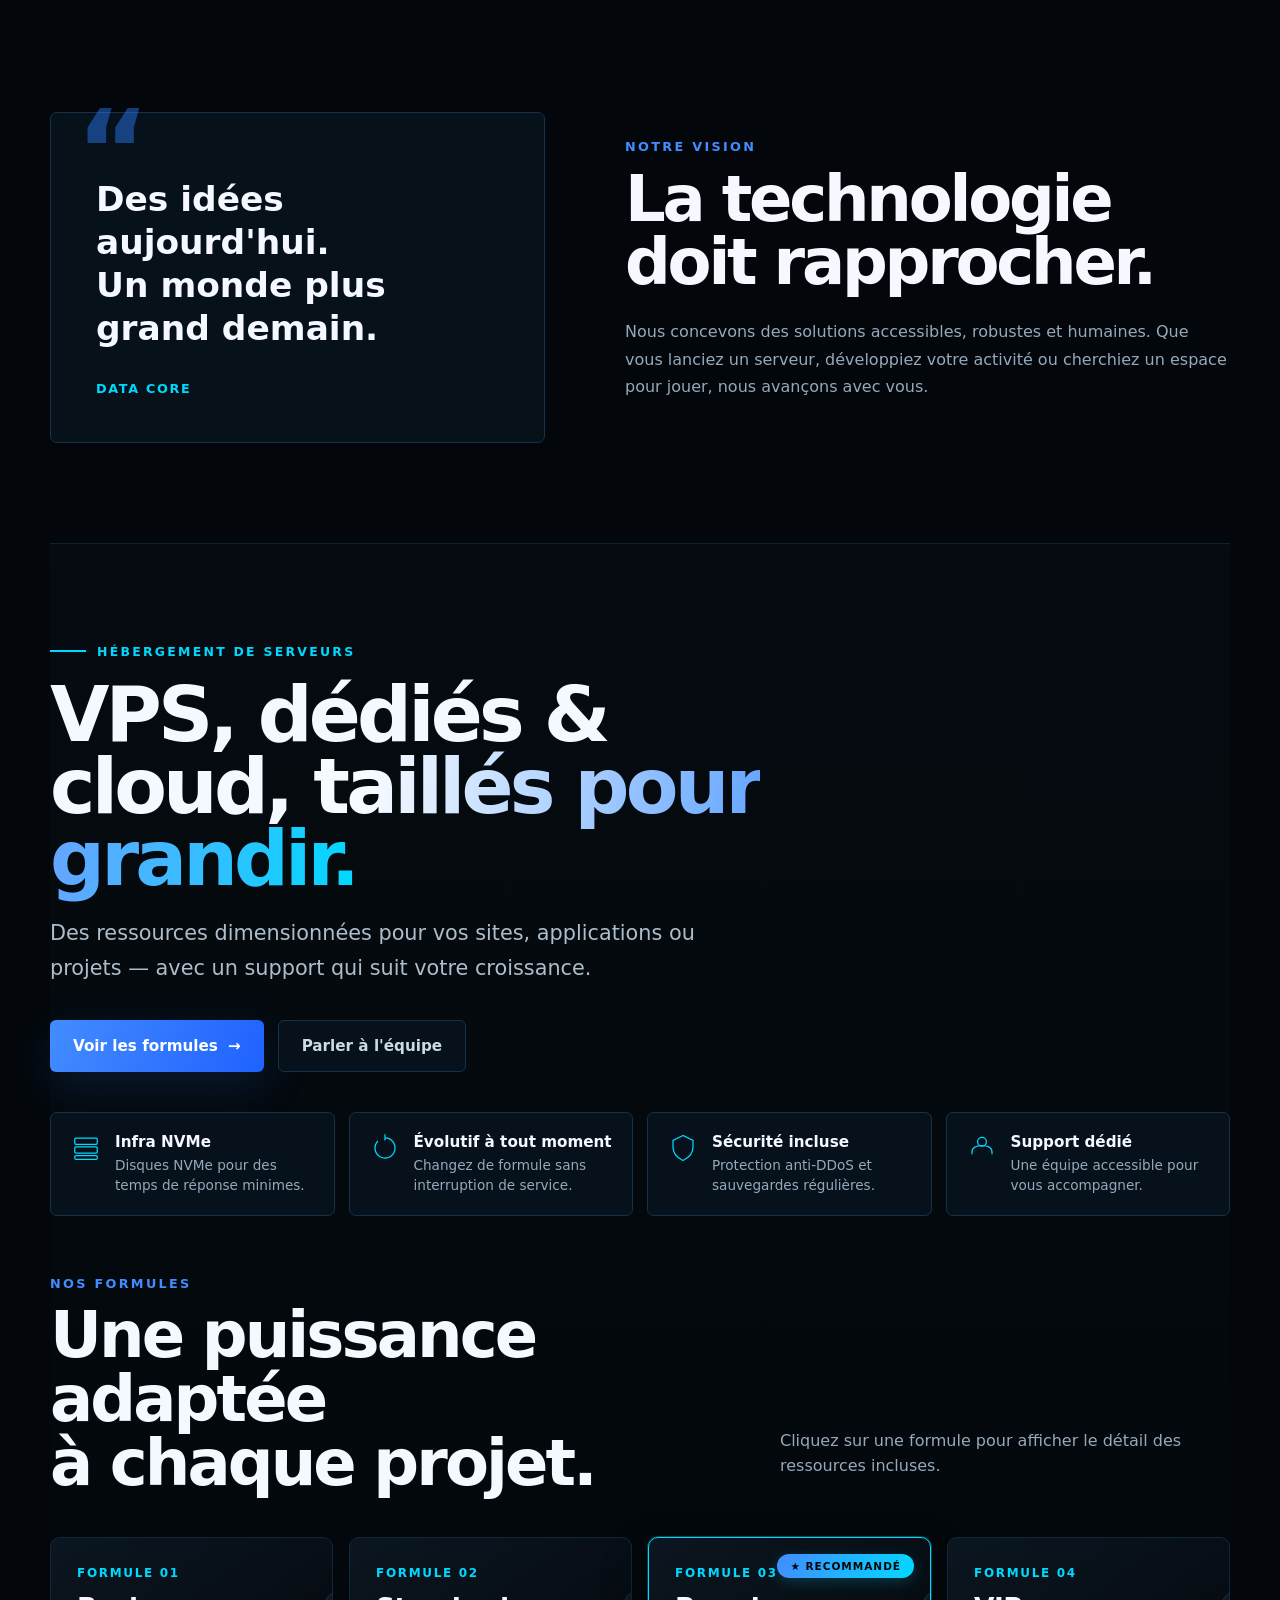
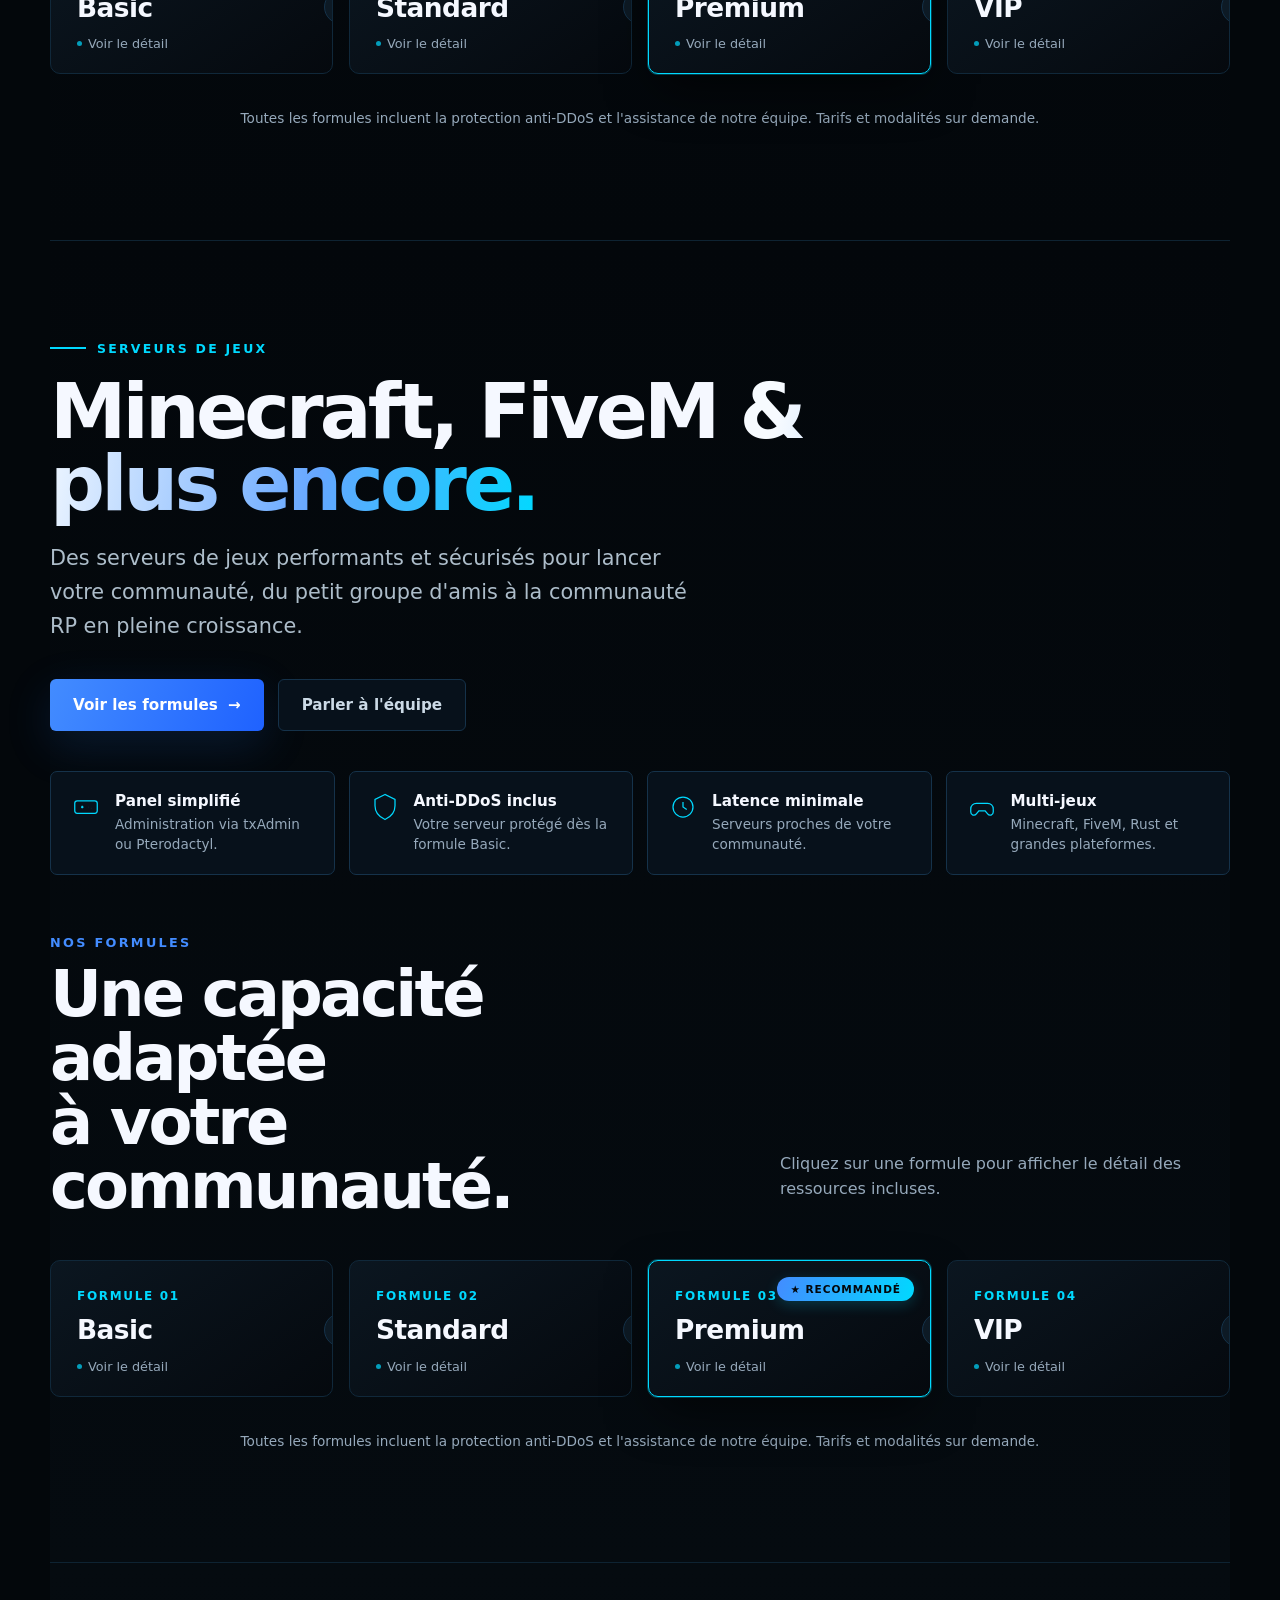
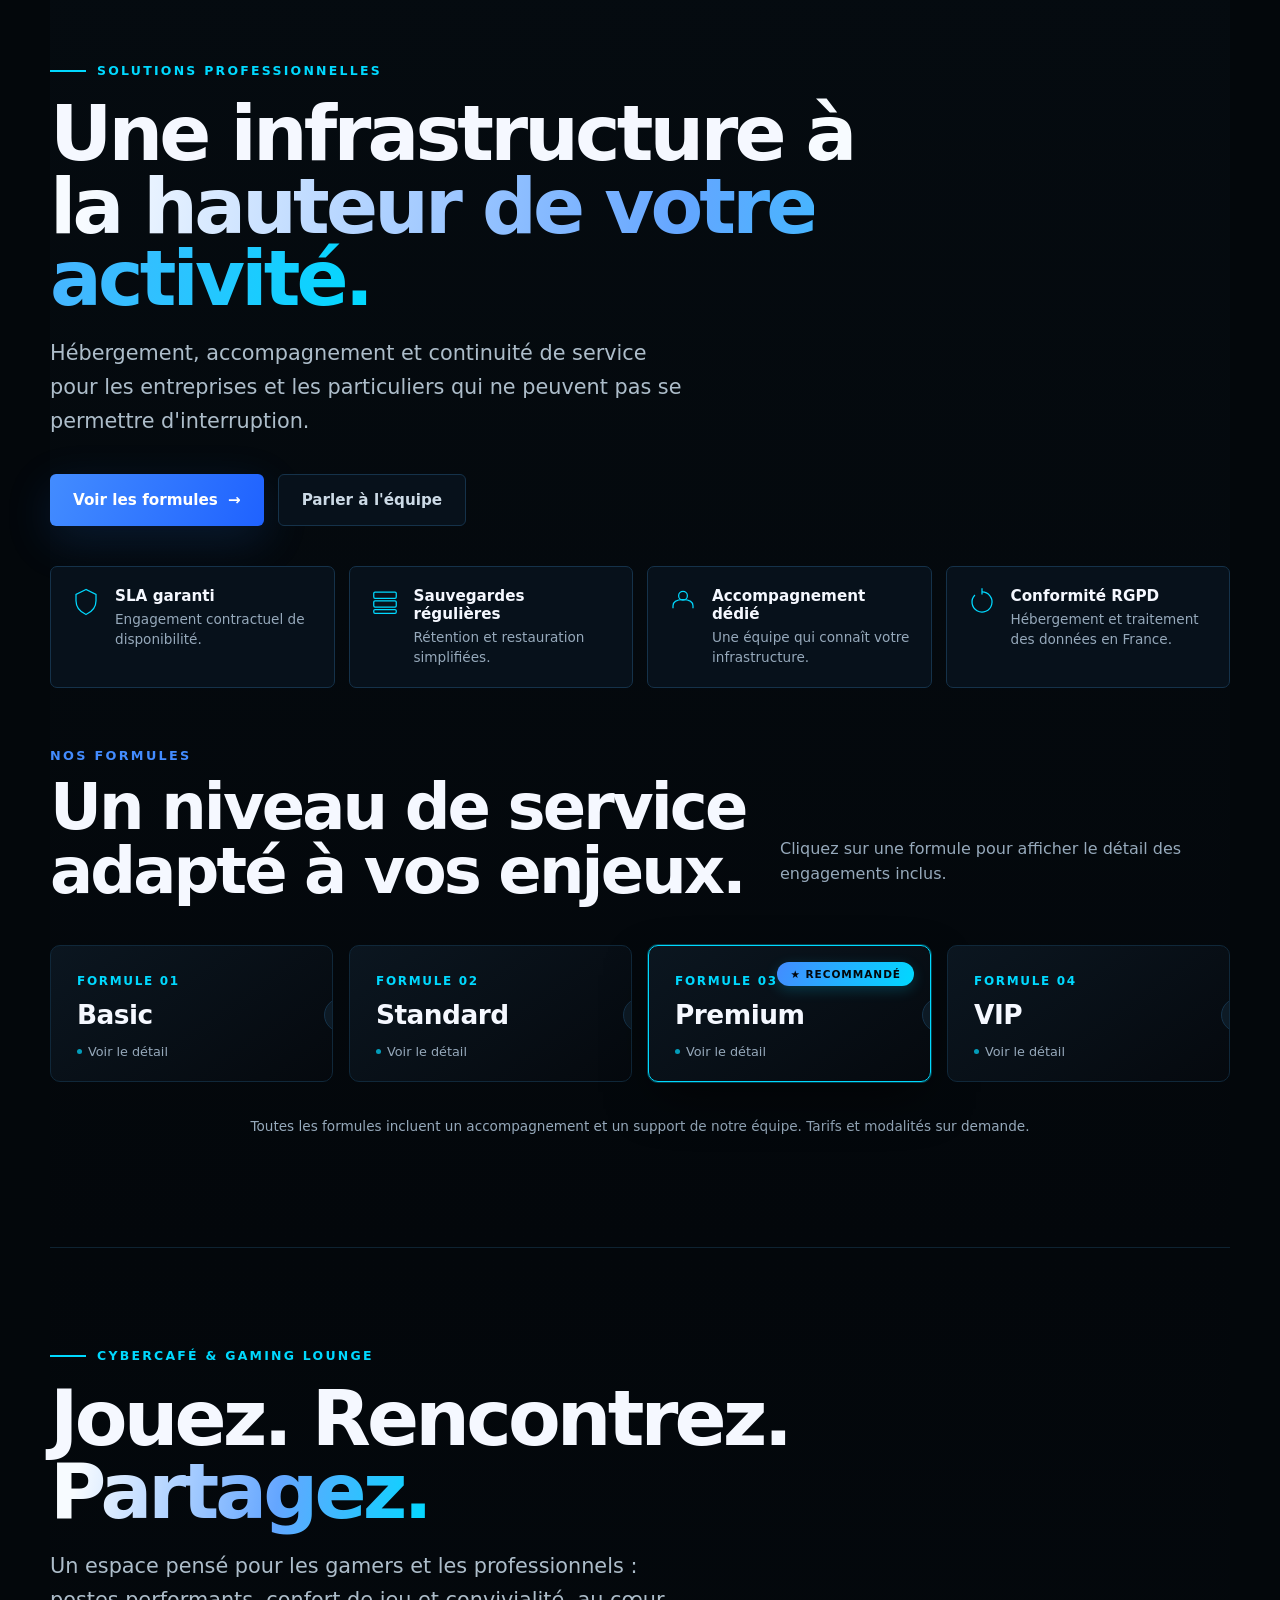
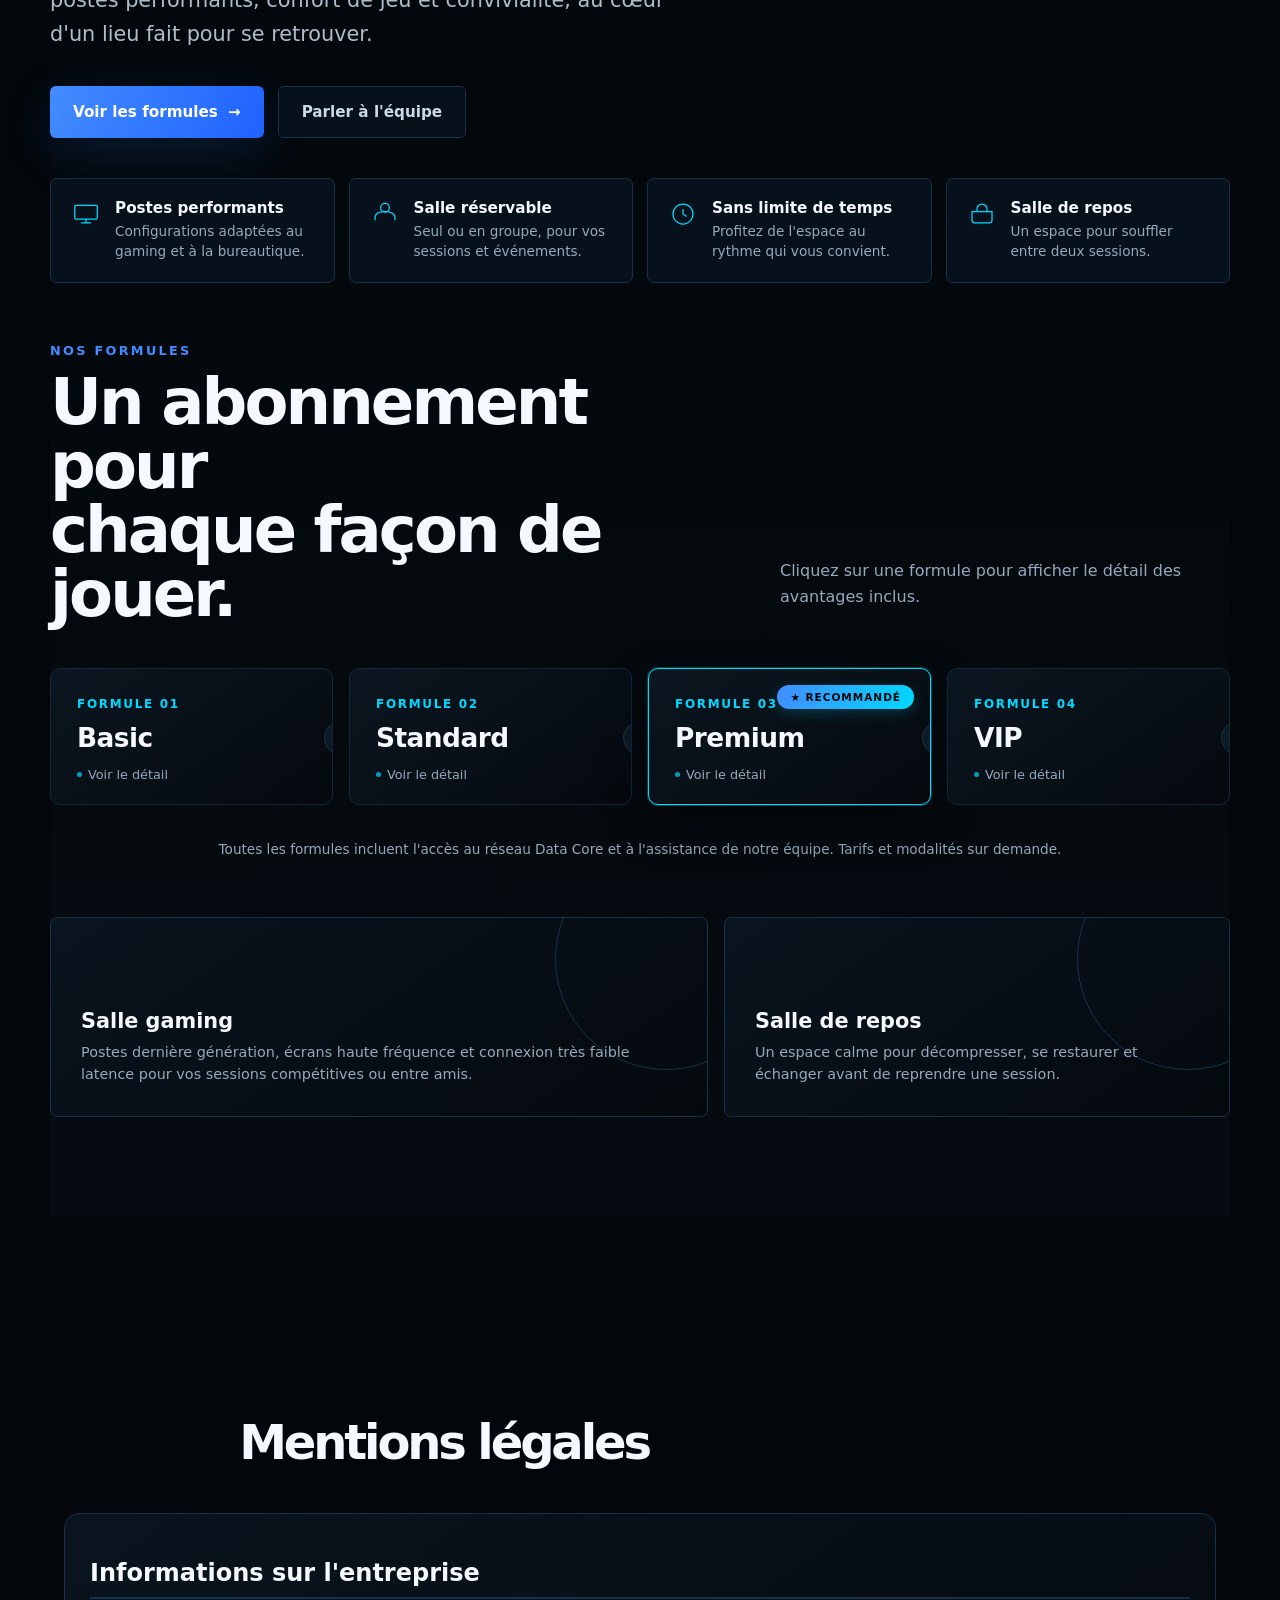
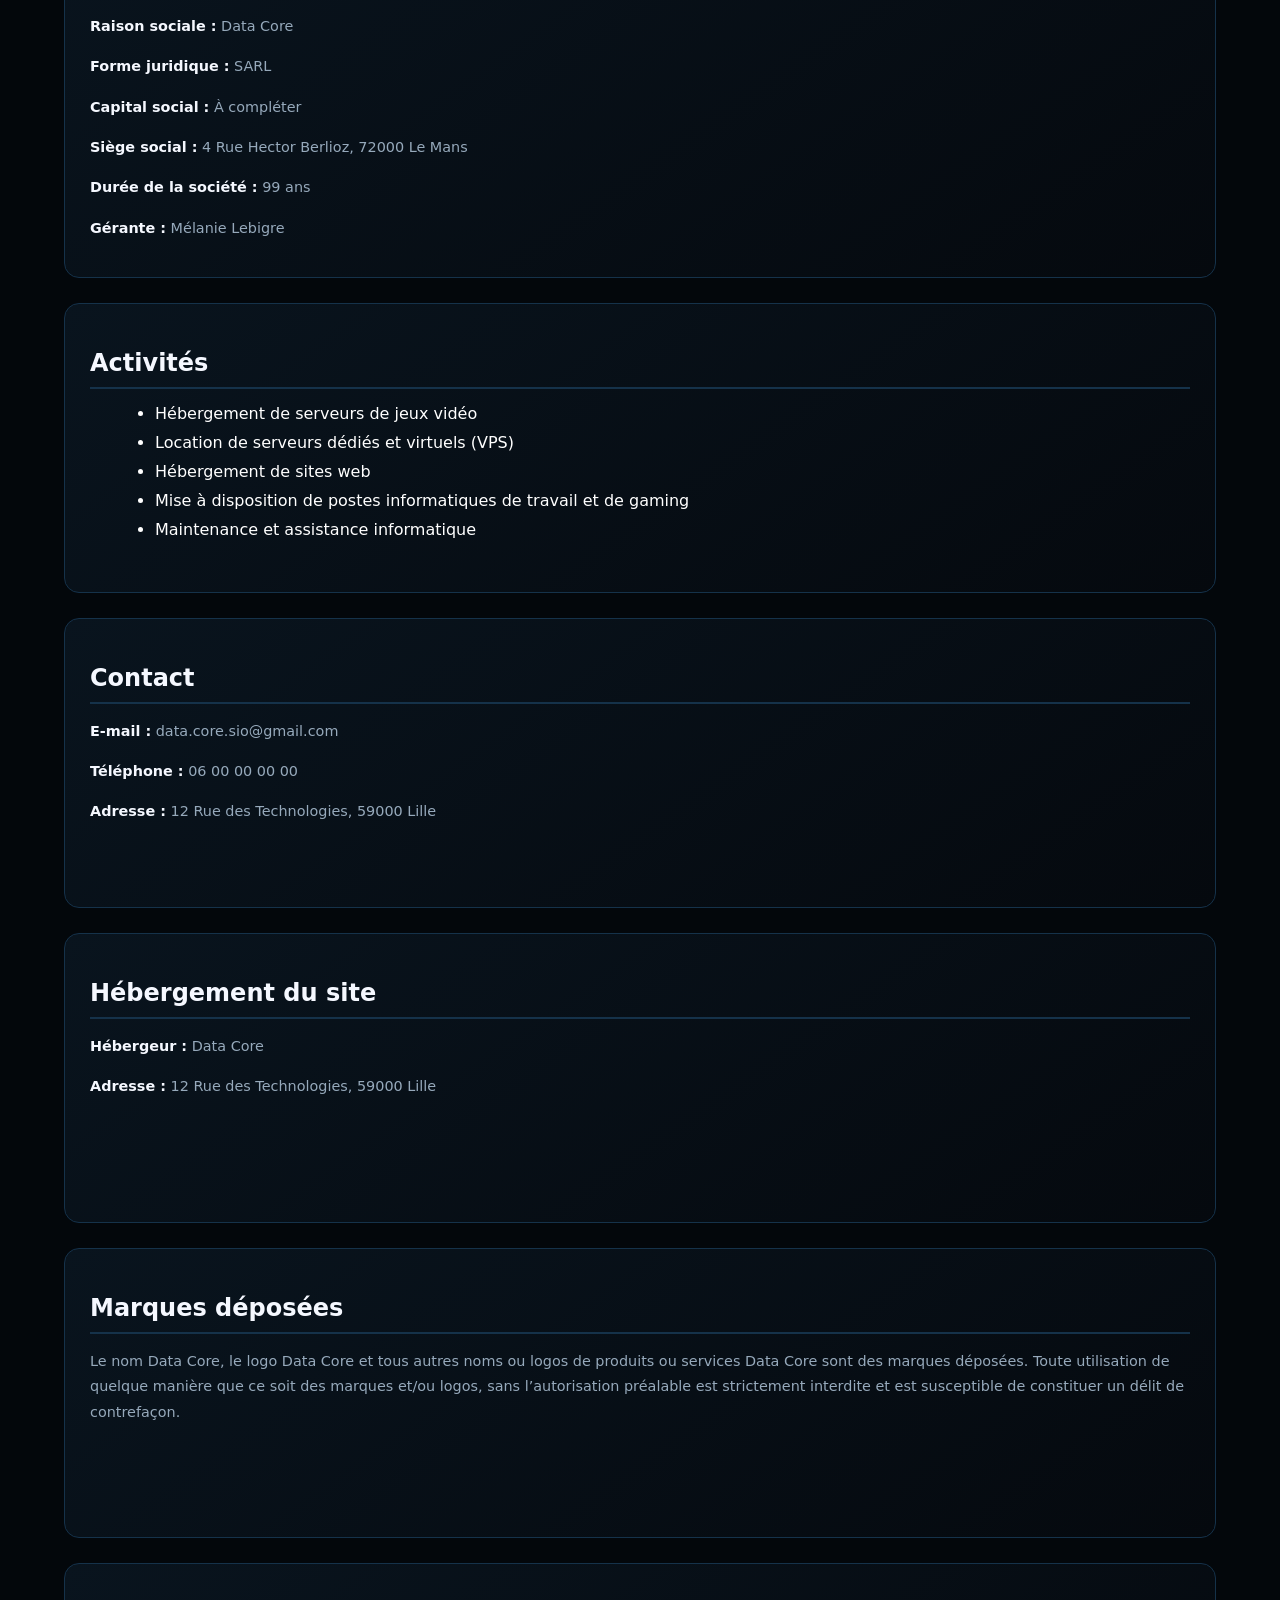
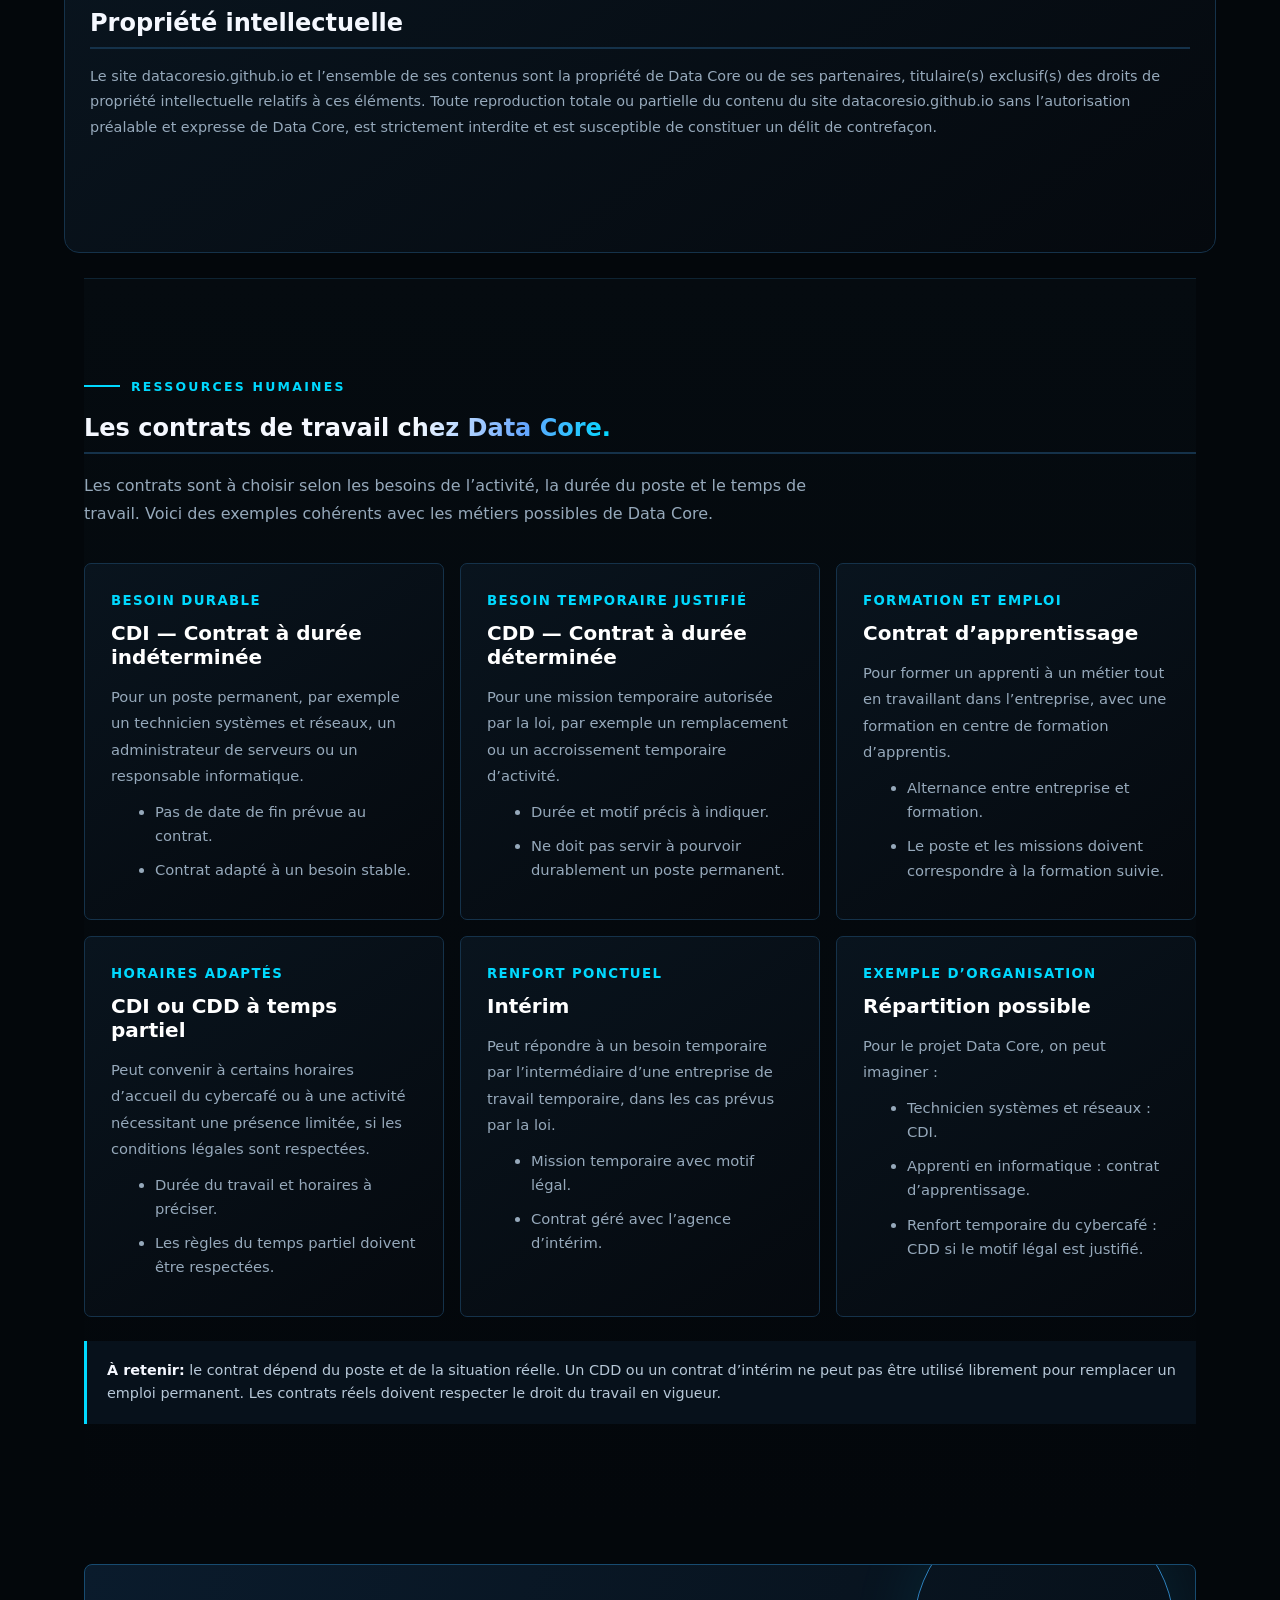
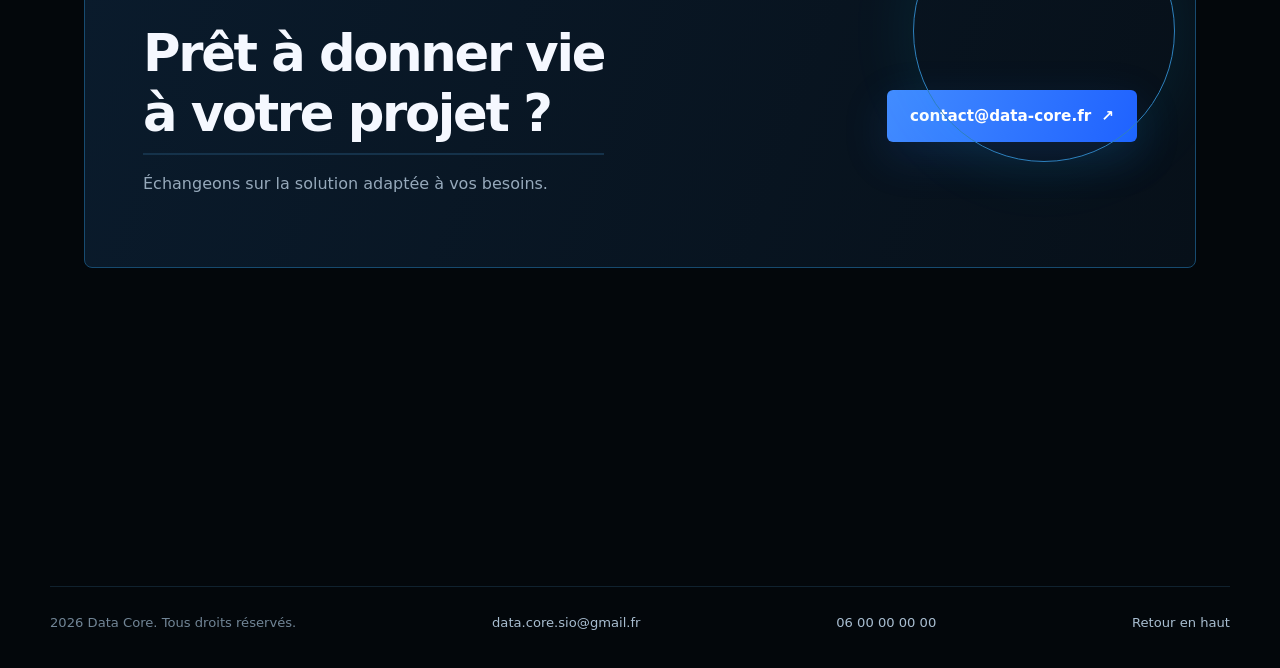
==== commit b5e6fa8b: "Update index.html" ====
--- a/index.html
+++ b/index.html
@@ -778,7 +778,7 @@
 <footer>
   <div class="wrap foot">
     <span><span id="year"></span> Data Core. Tous droits réservés.</span>
-    <a href="mention.html">data.core.sio@gmail.fr</a>
+    <a href="mentions.html">data.core.sio@gmail.fr</a>
     <a href="tel:0600000000">06 00 00 00 00</a>
     <a href="#accueil">Retour en haut</a>
   </div>
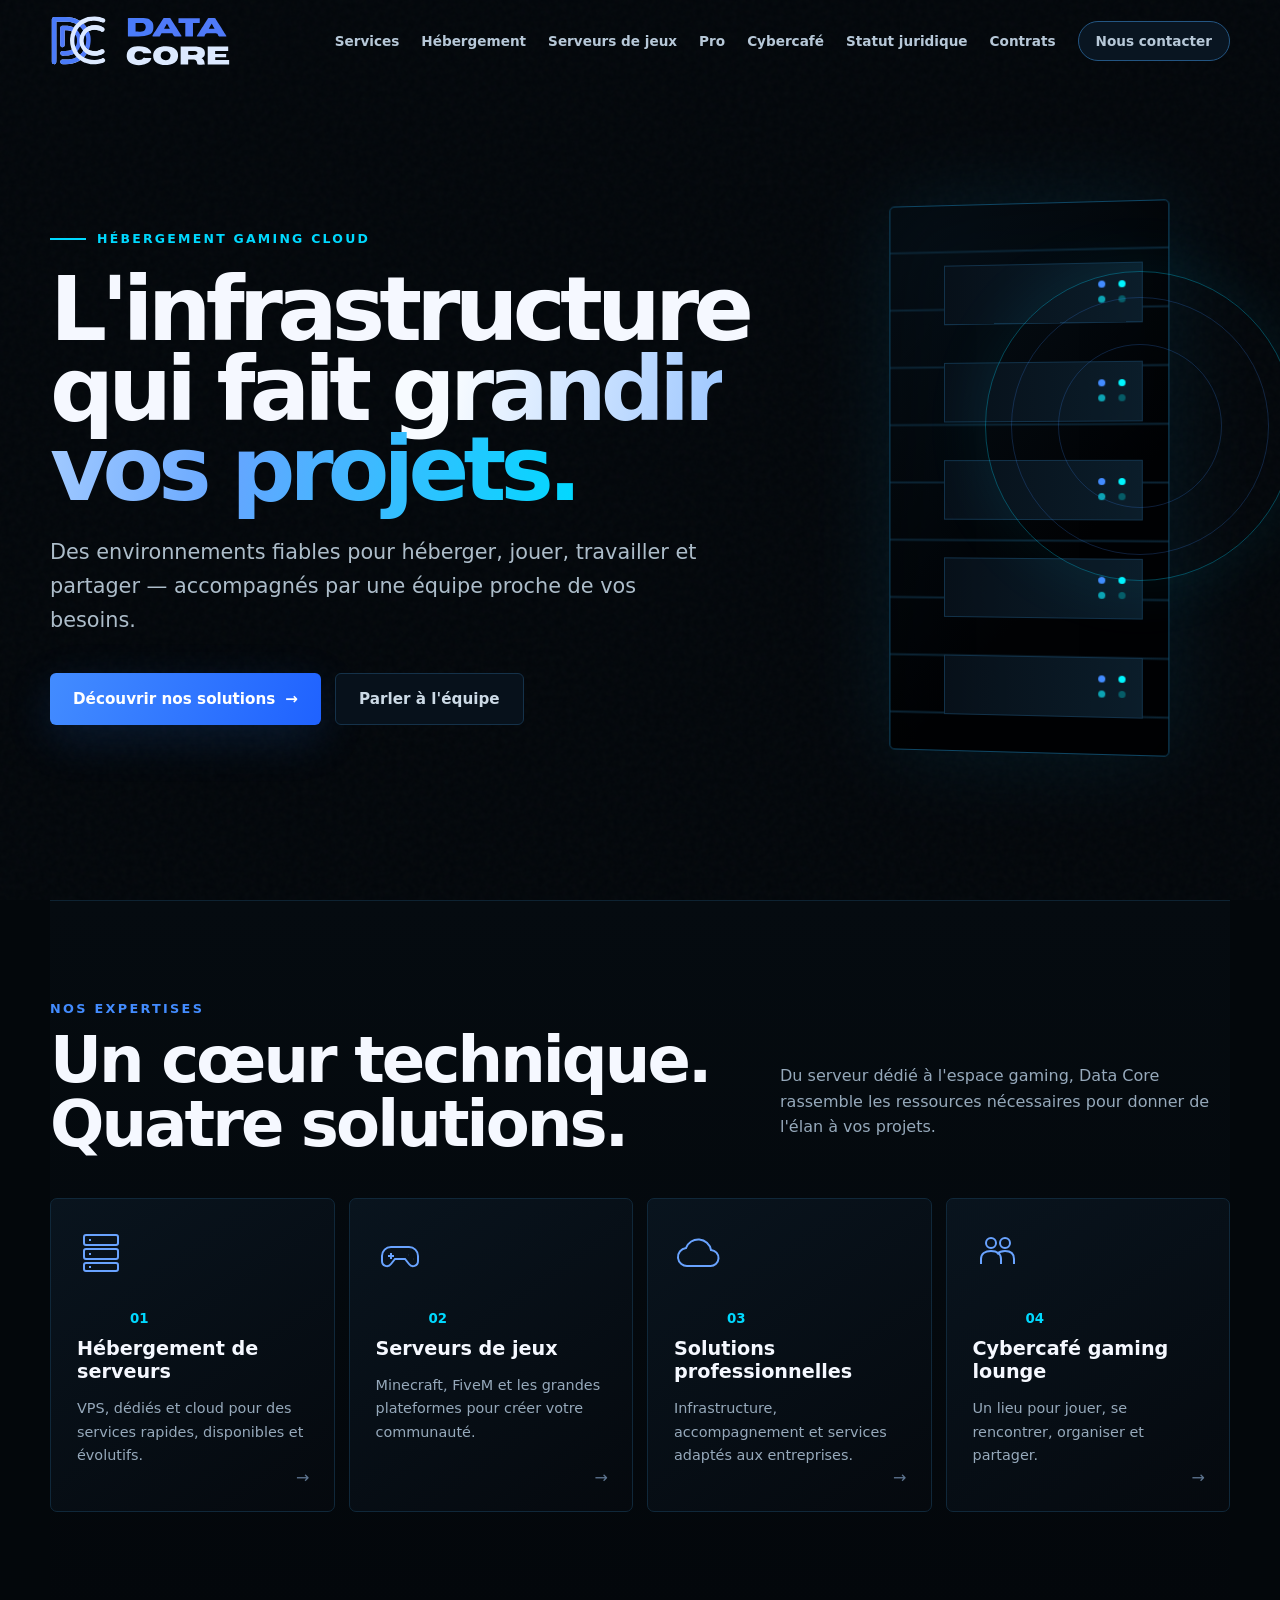
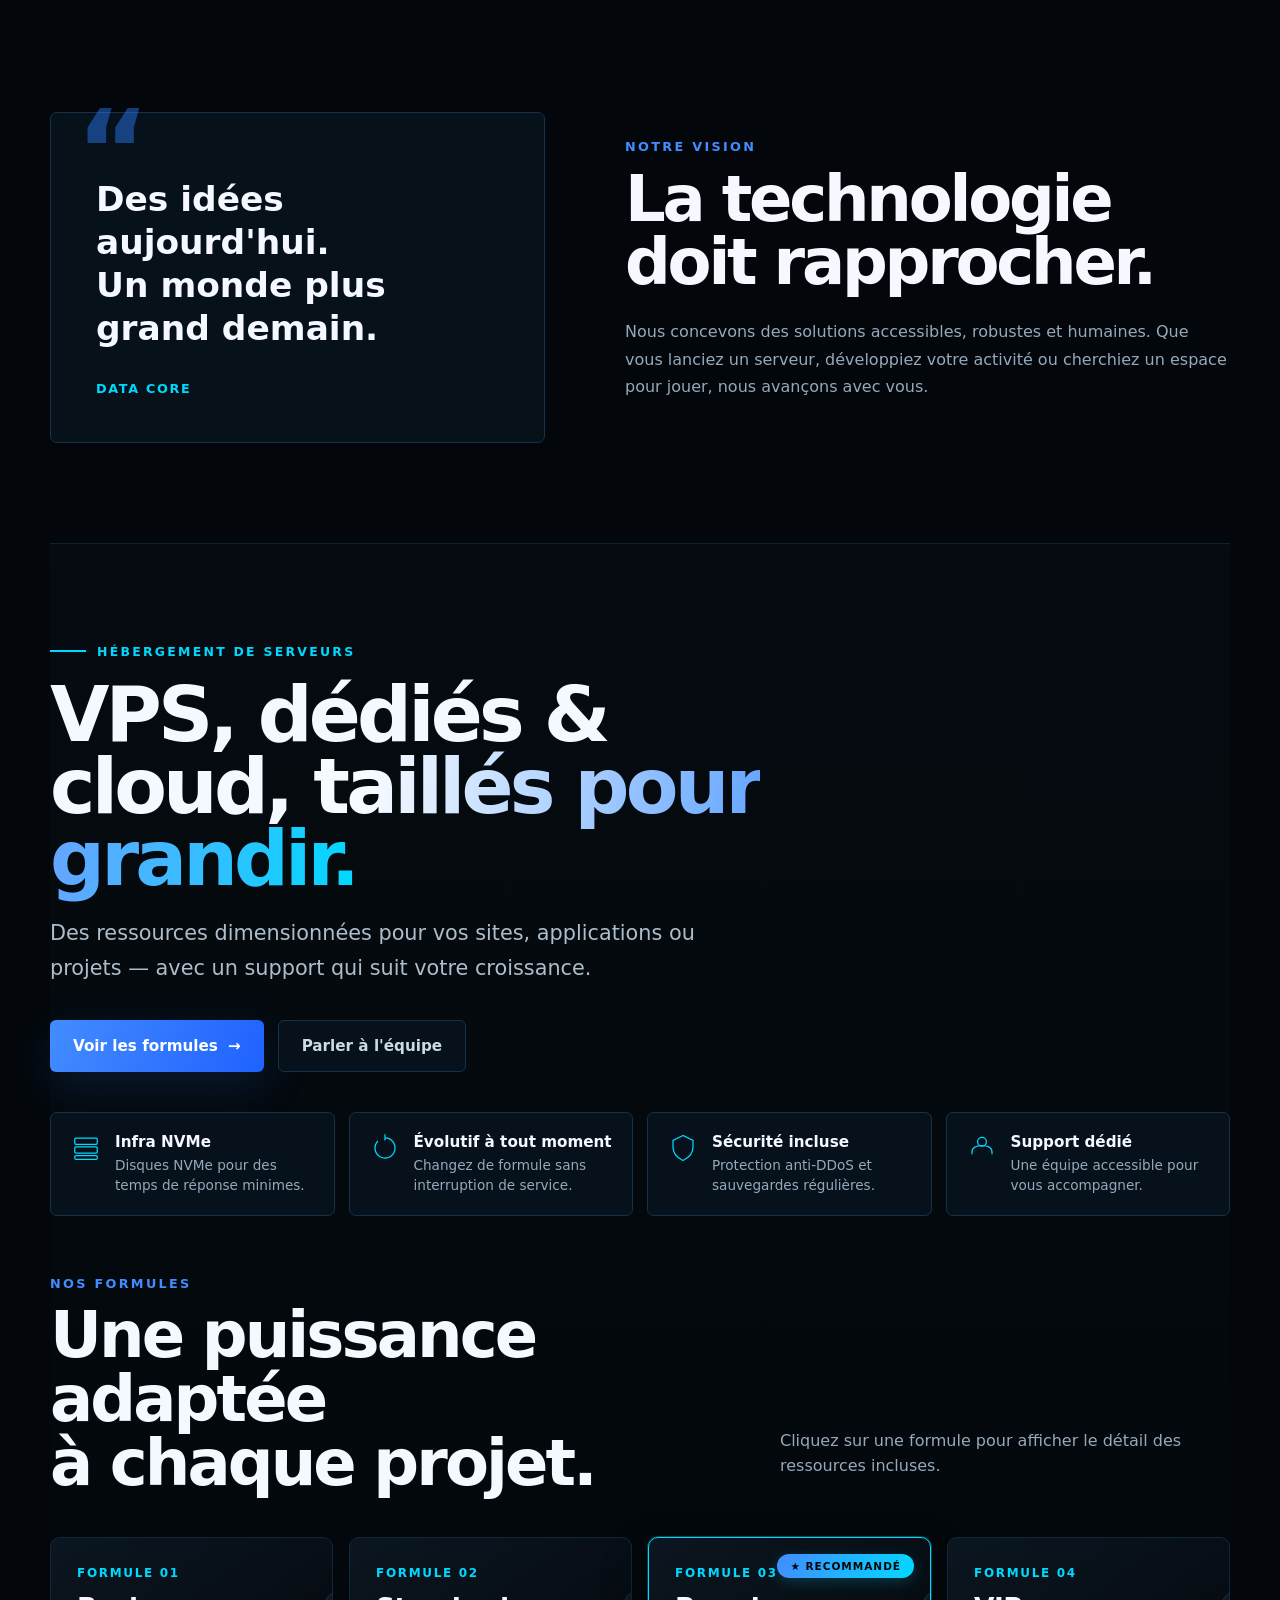
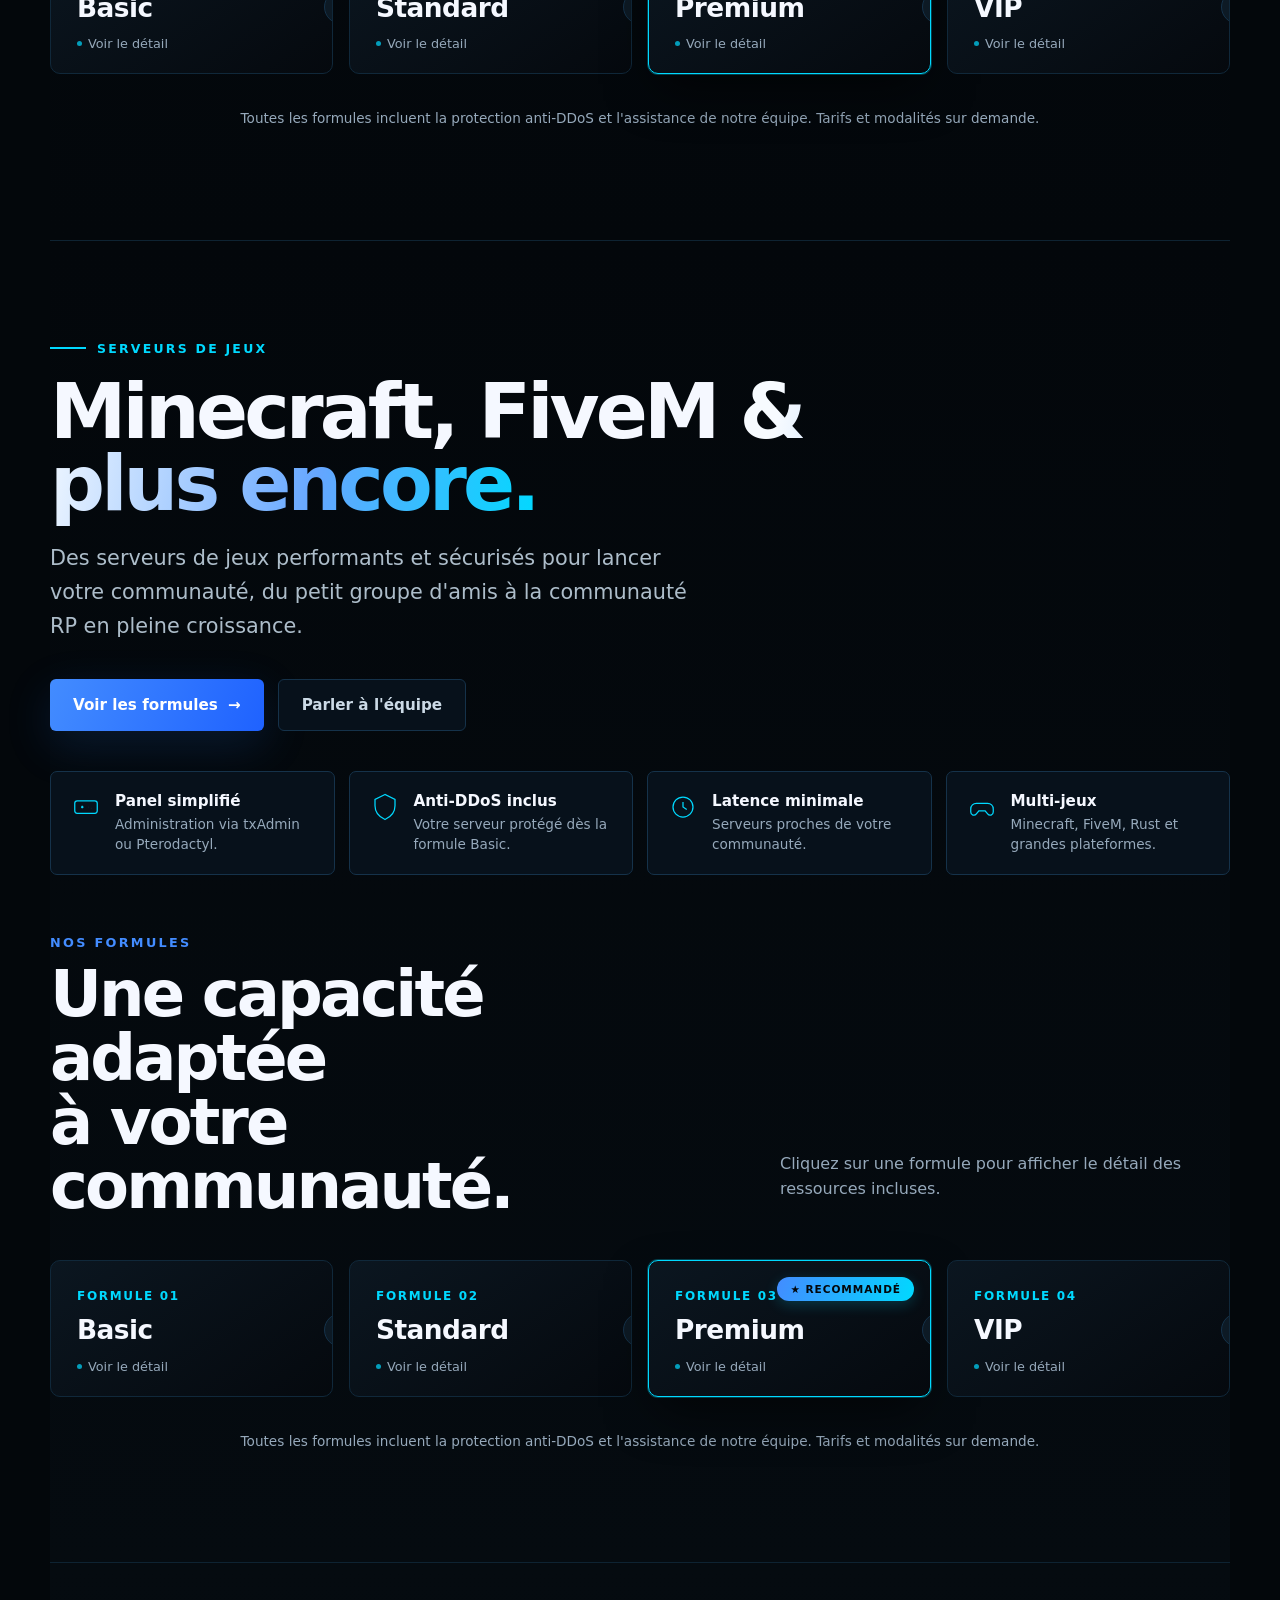
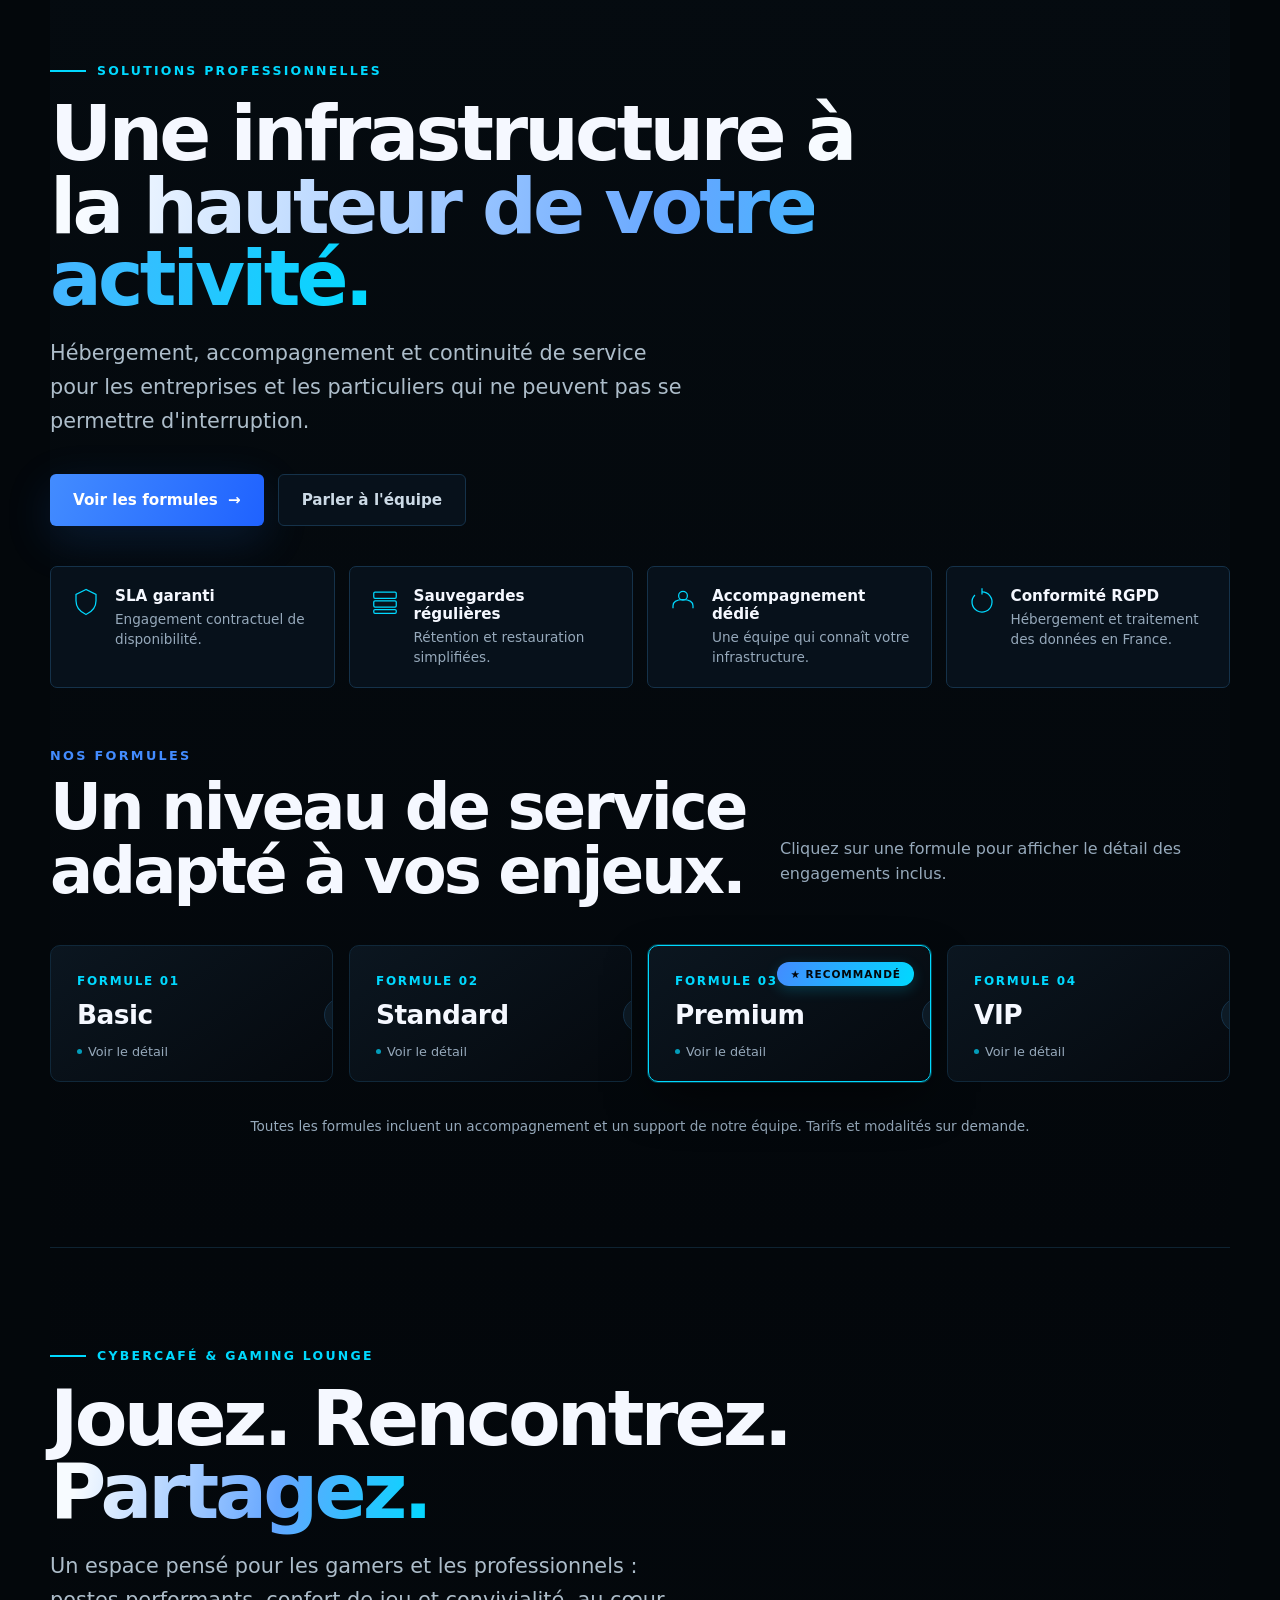
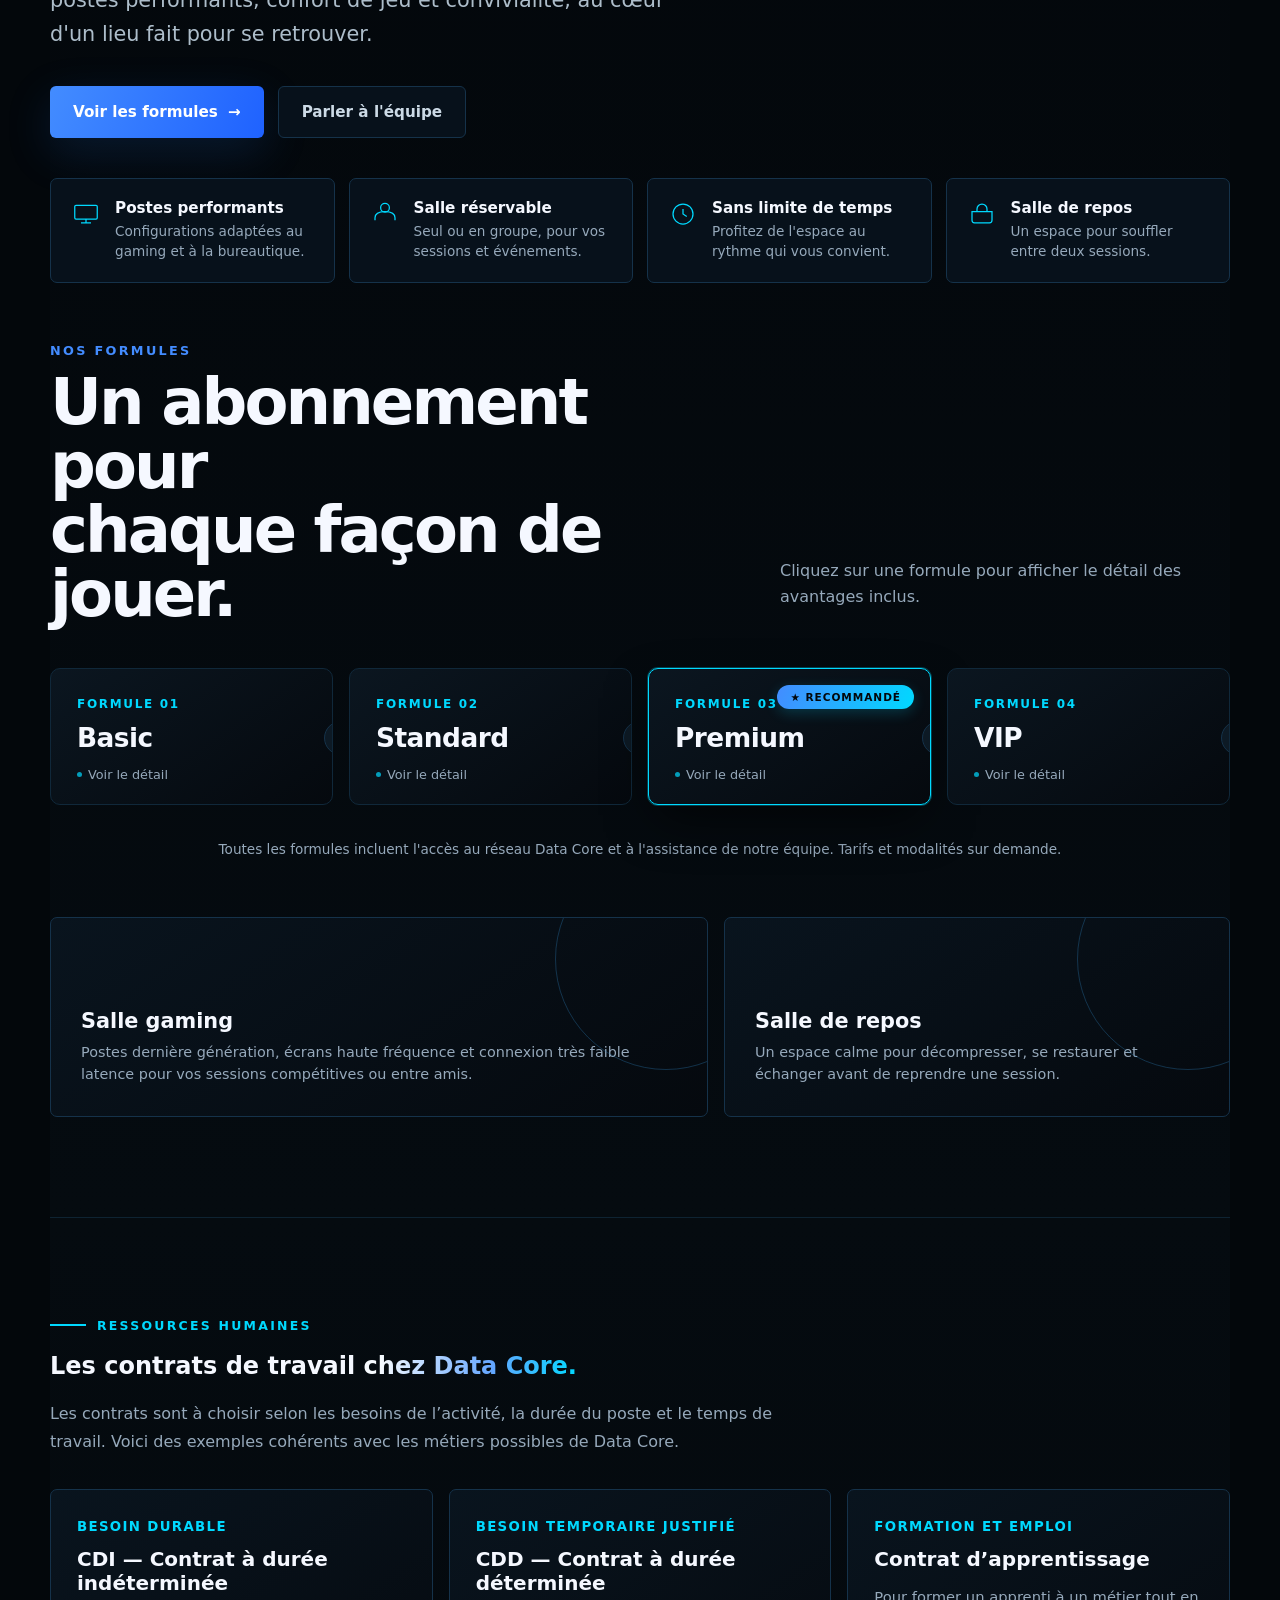
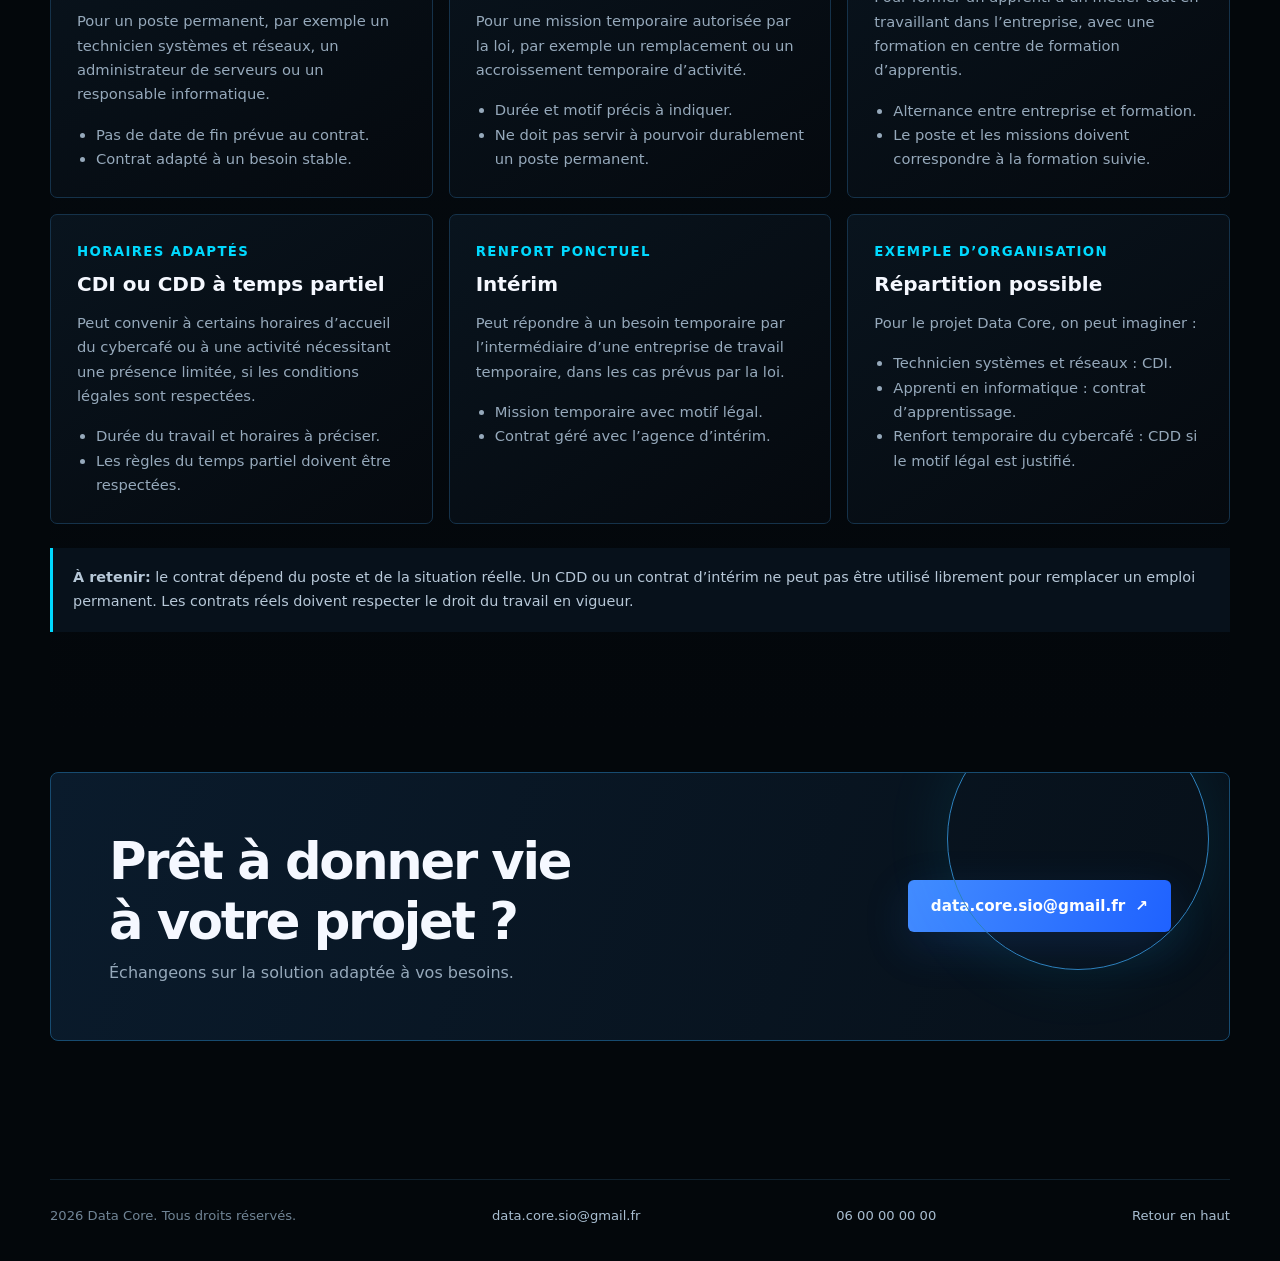
==== commit 46b8648c: "Update index.html" ====
--- a/index.html
+++ b/index.html
@@ -632,71 +632,6 @@
     </div>
   </section>
 
-
-  <!-- ===== STATUT JURIDIQUE ===== -->
- <section class="mentions-legales" id="mentions-legales">
-
-    <h1>Mentions légales</h1>
-
-    <div class="card">
-        <h2>Informations sur l'entreprise</h2>
-
-        <p><strong>Raison sociale :</strong> Data Core</p>
-        <p><strong>Forme juridique :</strong> SARL</p>
-        <p><strong>Capital social :</strong> À compléter</p>
-        <p><strong>Siège social :</strong> 4 Rue Hector Berlioz, 72000 Le Mans</p>
-        <p><strong>Durée de la société :</strong> 99 ans</p>
-        <p><strong>Gérante :</strong> Mélanie Lebigre</p>
-    </div>
-
-    <div class="card">
-        <h2>Activités</h2>
-
-        <ul>
-            <li>Hébergement de serveurs de jeux vidéo</li>
-            <li>Location de serveurs dédiés et virtuels (VPS)</li>
-            <li>Hébergement de sites web</li>
-            <li>Mise à disposition de postes informatiques de travail et de gaming</li>
-            <li>Maintenance et assistance informatique</li>
-        </ul>
-    </div>
-
-    <div class="card">
-        <h2>Contact</h2>
-
-        <p><strong>E-mail :</strong> data.core.sio@gmail.com</p>
-        <p><strong>Téléphone :</strong> 06 00 00 00 00</p>
-        <p><strong>Adresse :</strong> 12 Rue des Technologies, 59000 Lille</p>
-    </div>
-
-    <div class="card">
-        <h2>Hébergement du site</h2>
-
-        <p><strong>Hébergeur :</strong> Data Core</p>
-        <p><strong>Adresse :</strong> 12 Rue des Technologies, 59000 Lille</p>
-    </div>
-
-    <div class="card">
-        <h2>Marques déposées</h2>
-
-        <p>
-           Le nom Data Core, le logo Data Core et tous autres noms ou logos de produits
-          ou services Data Core sont des marques déposées. Toute utilisation de quelque 
-          manière que ce soit des marques et/ou logos, sans l’autorisation préalable est 
-          strictement interdite et est susceptible de constituer un délit de contrefaçon.
-        </p>
-    </div>
-
-    <div class="card">
-        <h2>Propriété intellectuelle</h2>
-
-        <p>
-            Le site datacoresio.github.io et l’ensemble de ses contenus sont la propriété de Data Core ou de ses partenaires, titulaire(s) exclusif(s) des droits de propriété intellectuelle relatifs à ces éléments.
-Toute reproduction totale ou partielle du contenu du site datacoresio.github.io sans l’autorisation préalable et expresse de Data Core, est strictement interdite et est susceptible de constituer un délit de contrefaçon.
-        </p>
-
-    </div>
-
   <!-- ===== CONTRATS DE TRAVAIL ===== -->
   <section class="info-section wrap" id="contrats">
     <div class="page-head">
@@ -770,7 +705,7 @@
         <h2>Prêt à donner vie<br>à votre projet ?</h2>
         <p>Échangeons sur la solution adaptée à vos besoins.</p>
       </div>
-      <a class="btn primary" href="mailto:contact@data-core.fr">contact@data-core.fr <span>↗</span></a>
+      <a class="btn primary" href="mailto:data.core.sio@gmail.fr">data.core.sio@gmail.fr <span>↗</span></a>
     </div>
   </section>
 </main>
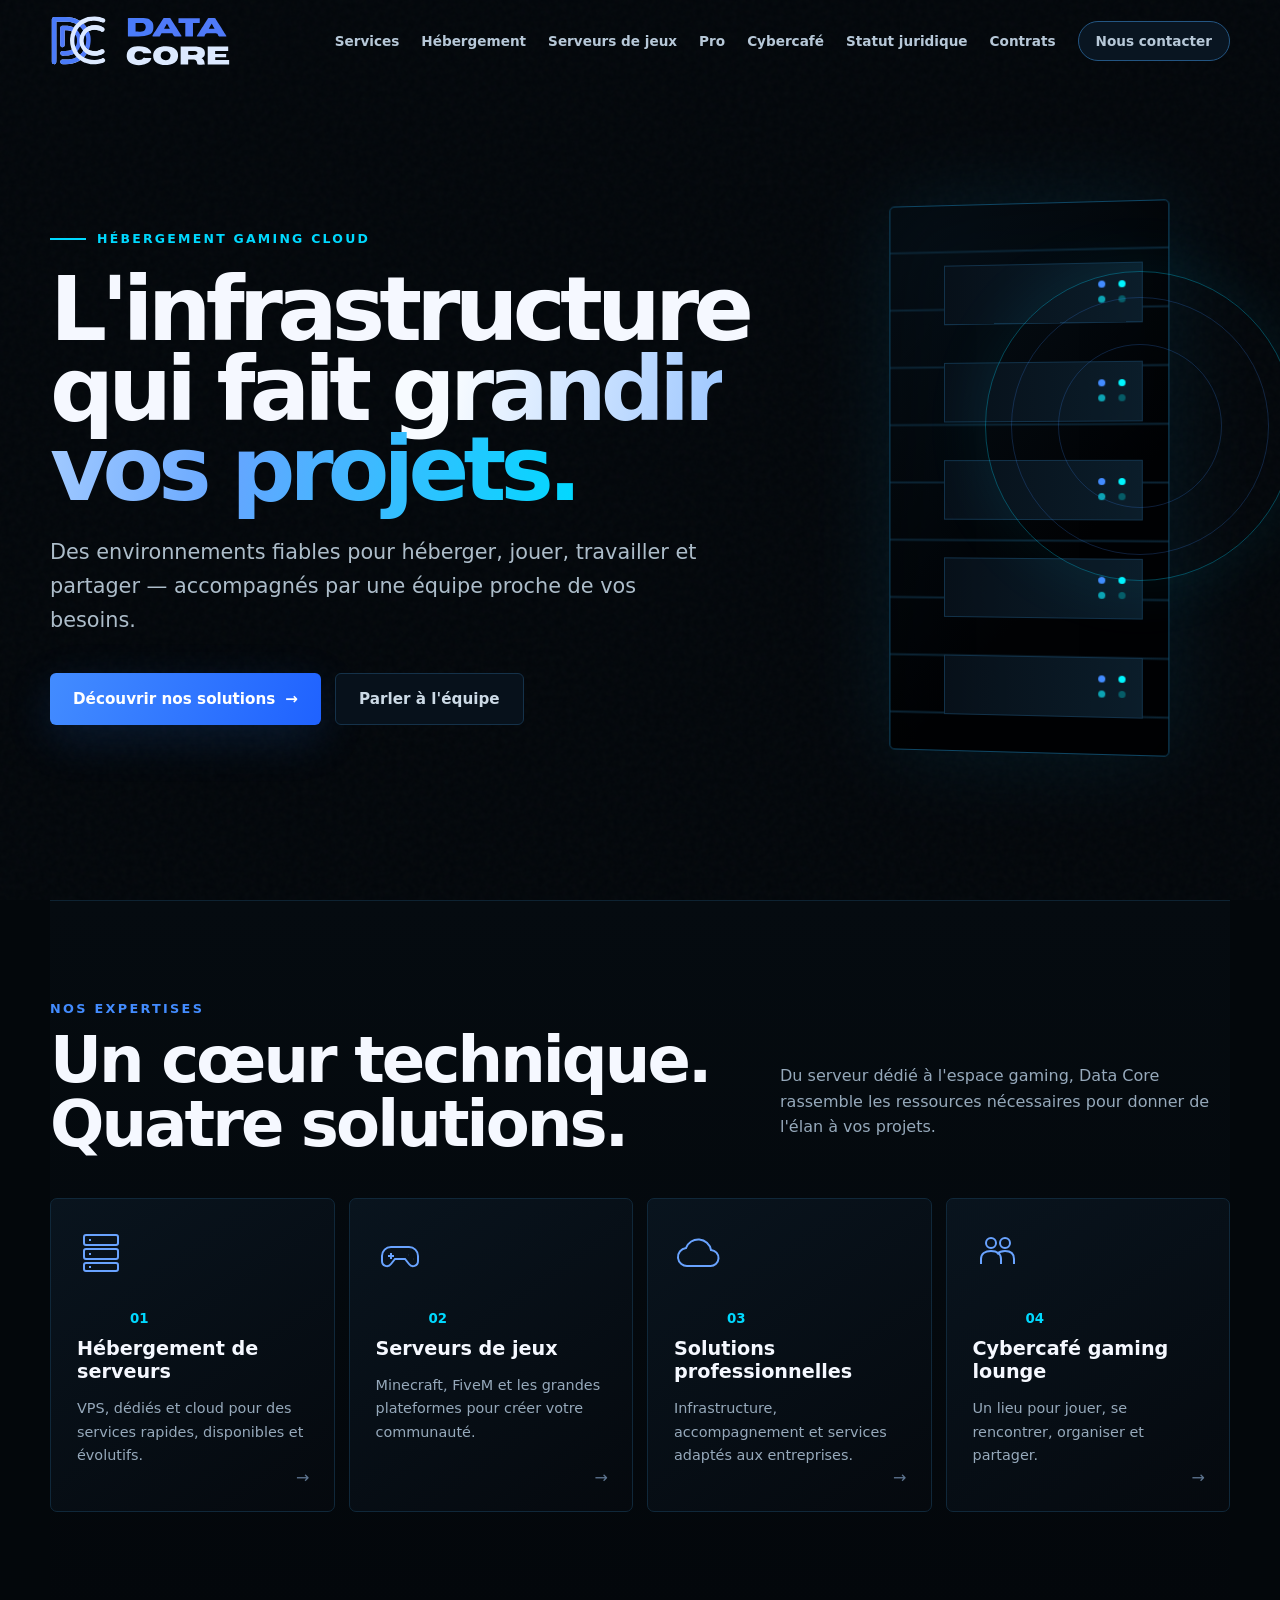
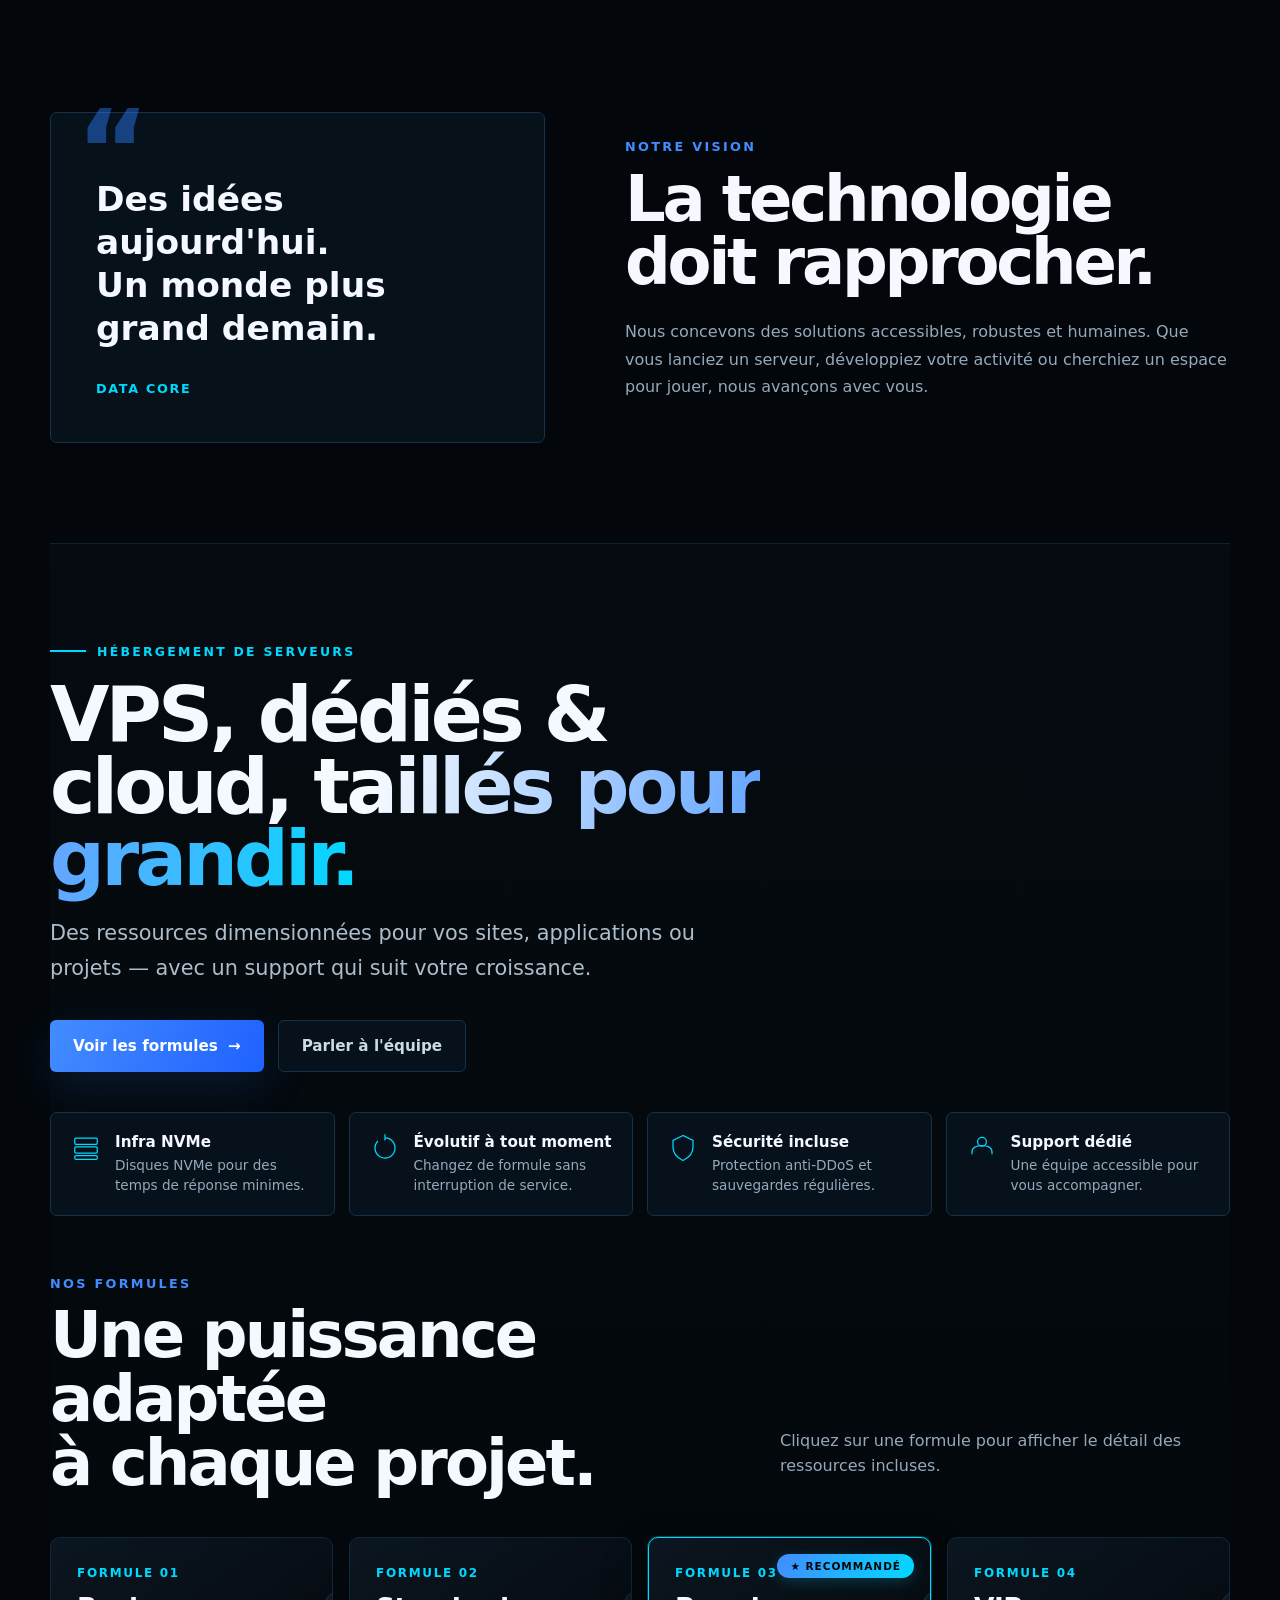
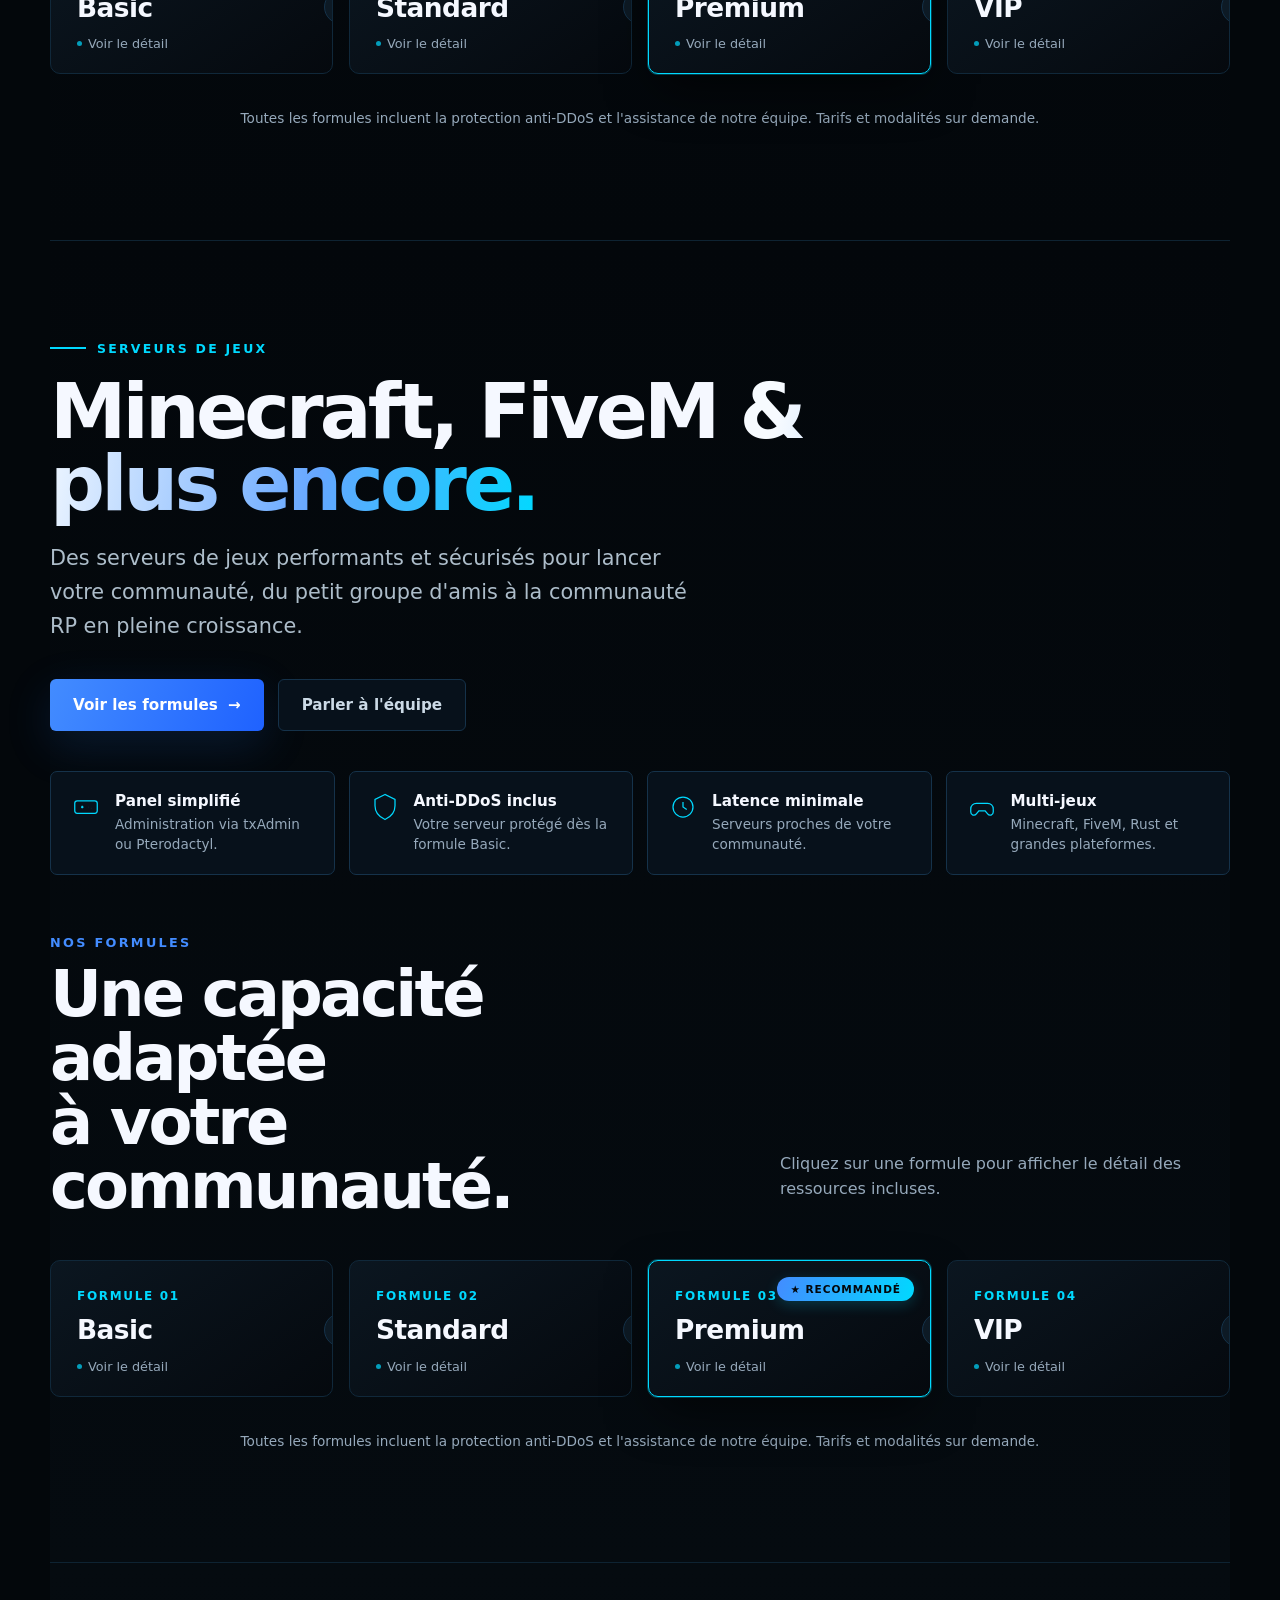
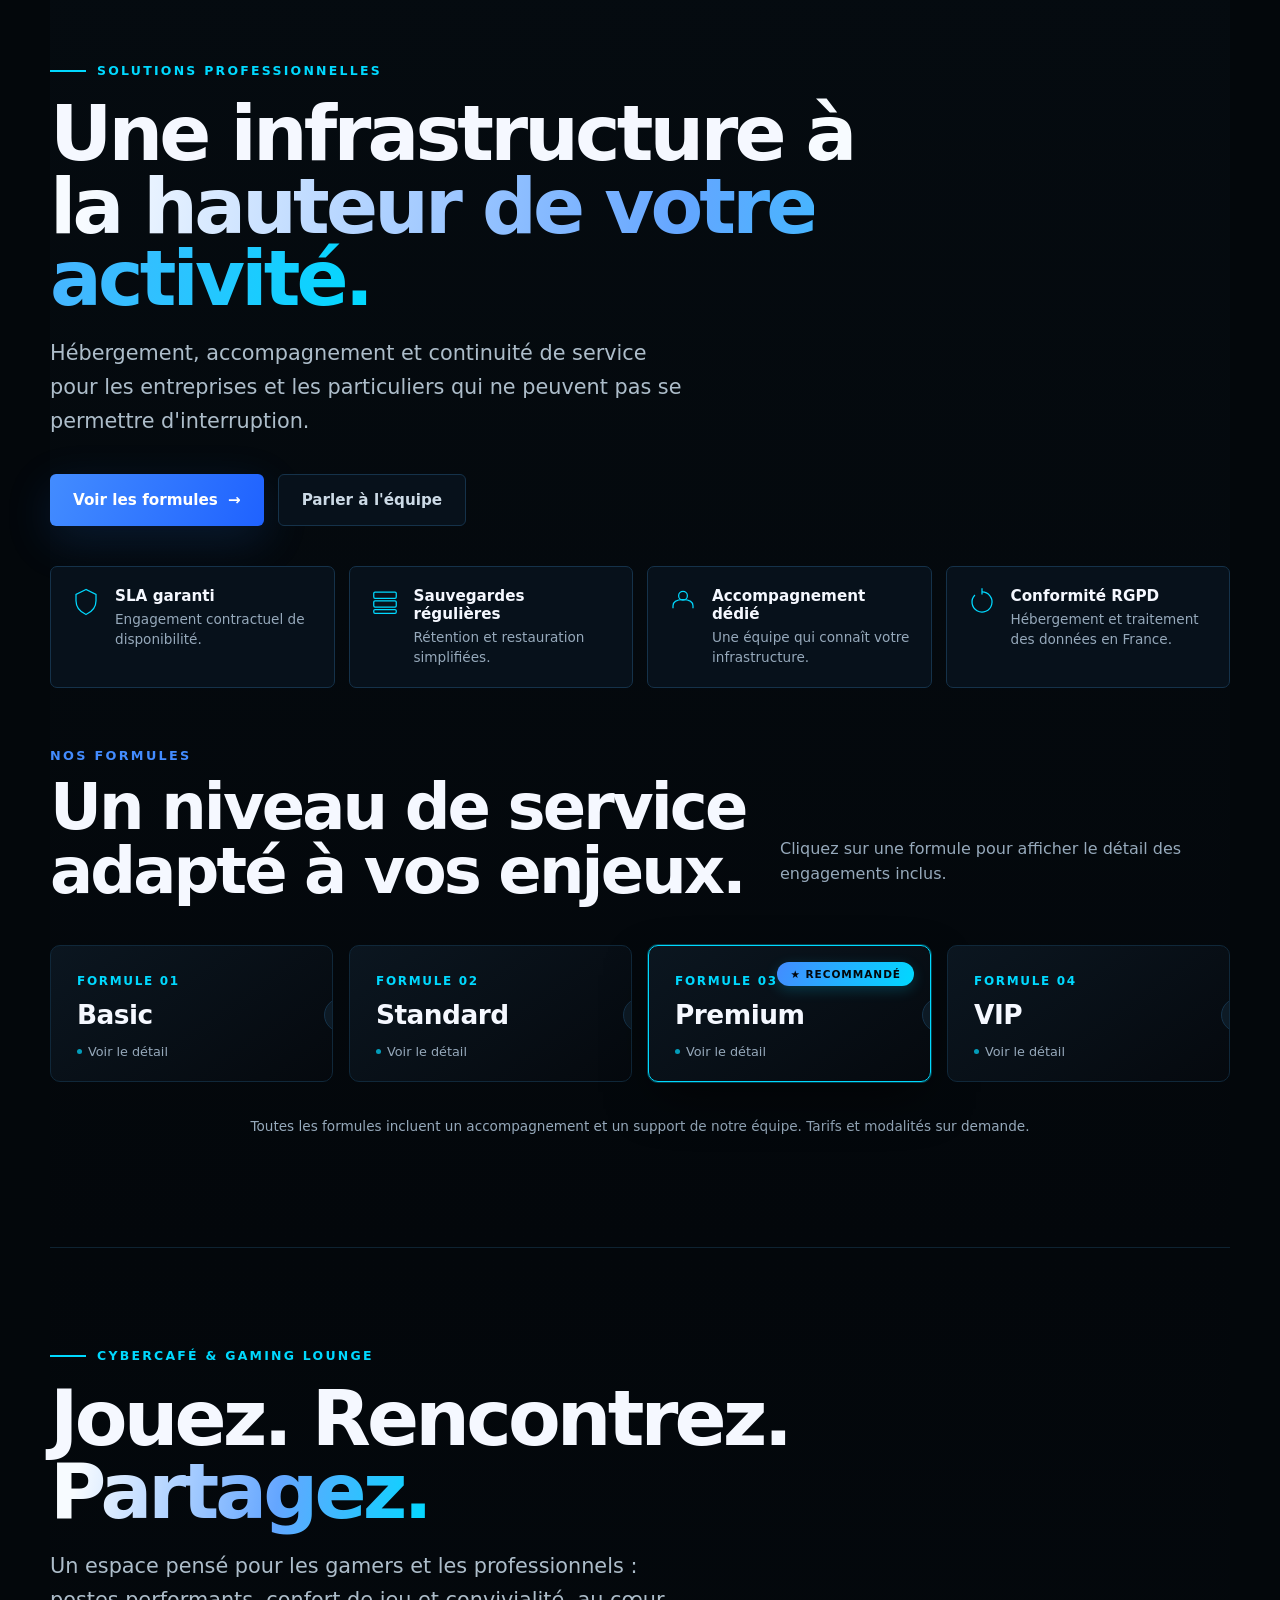
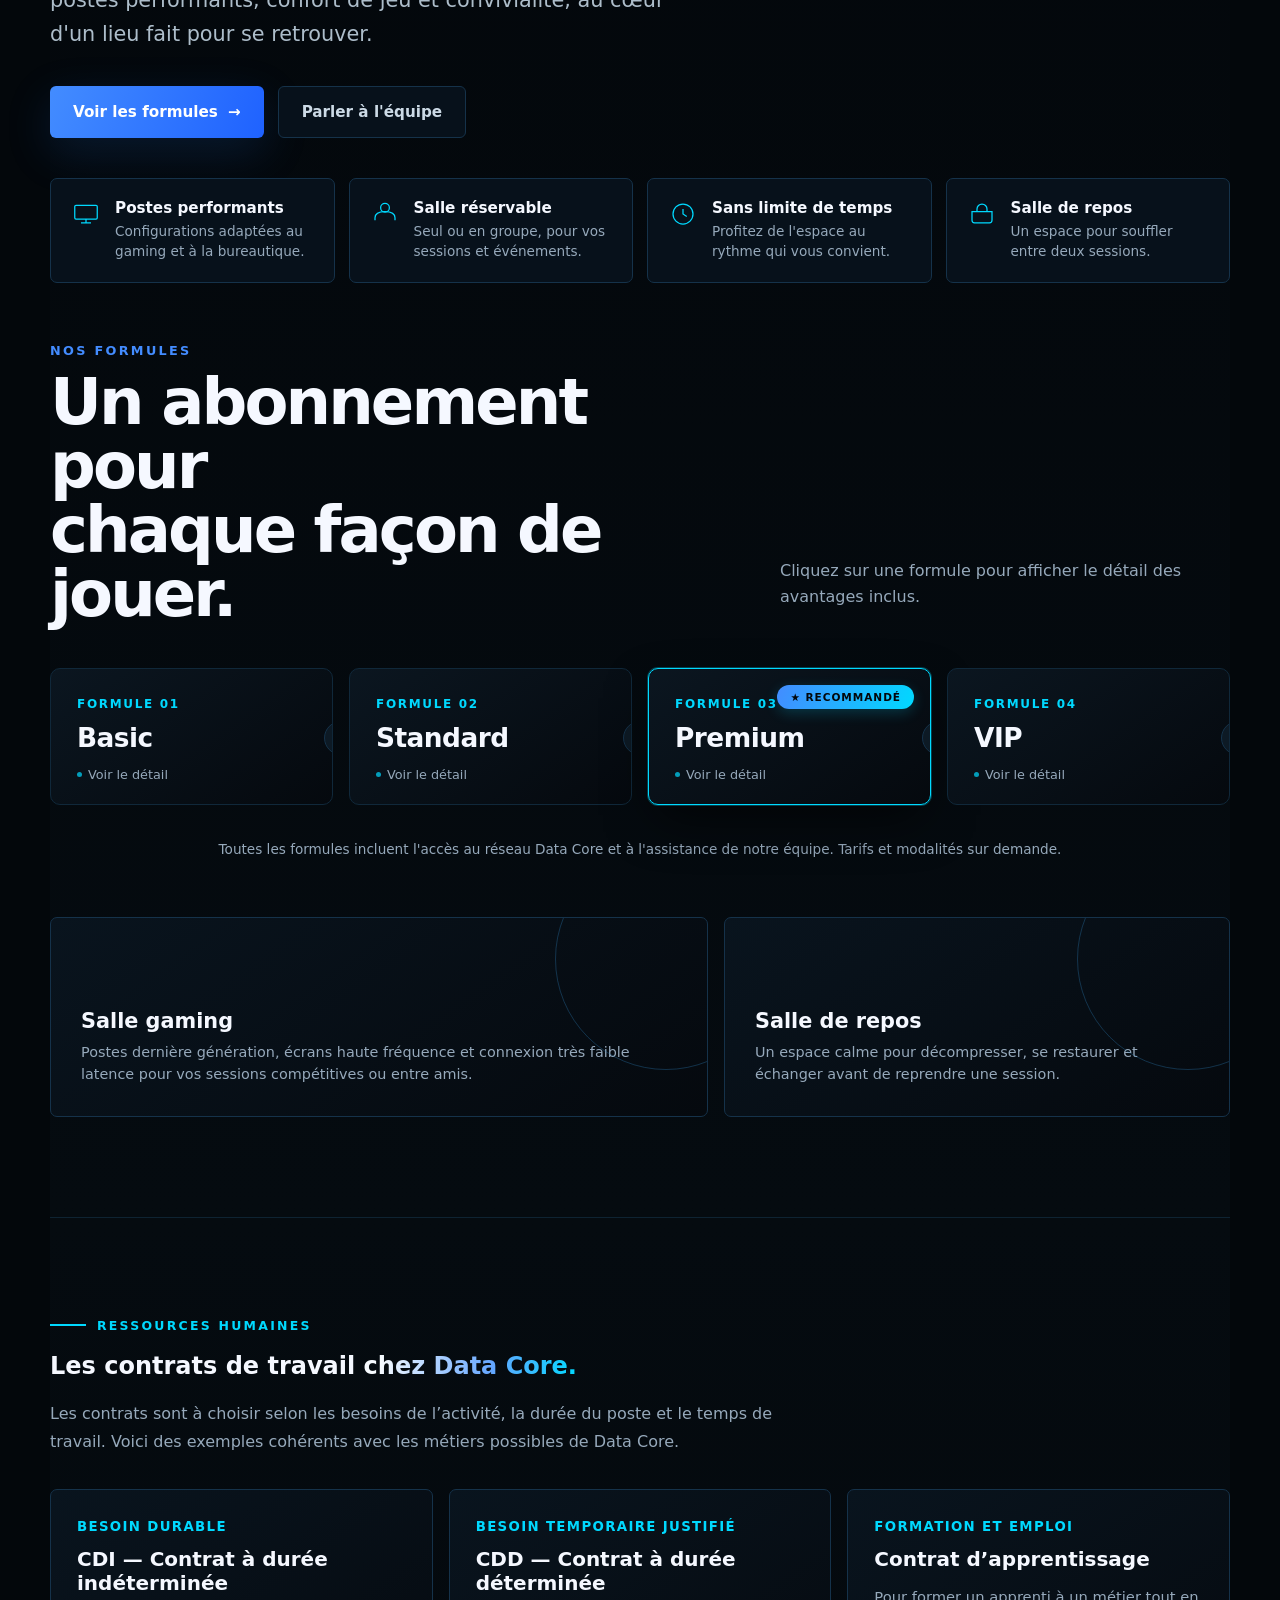
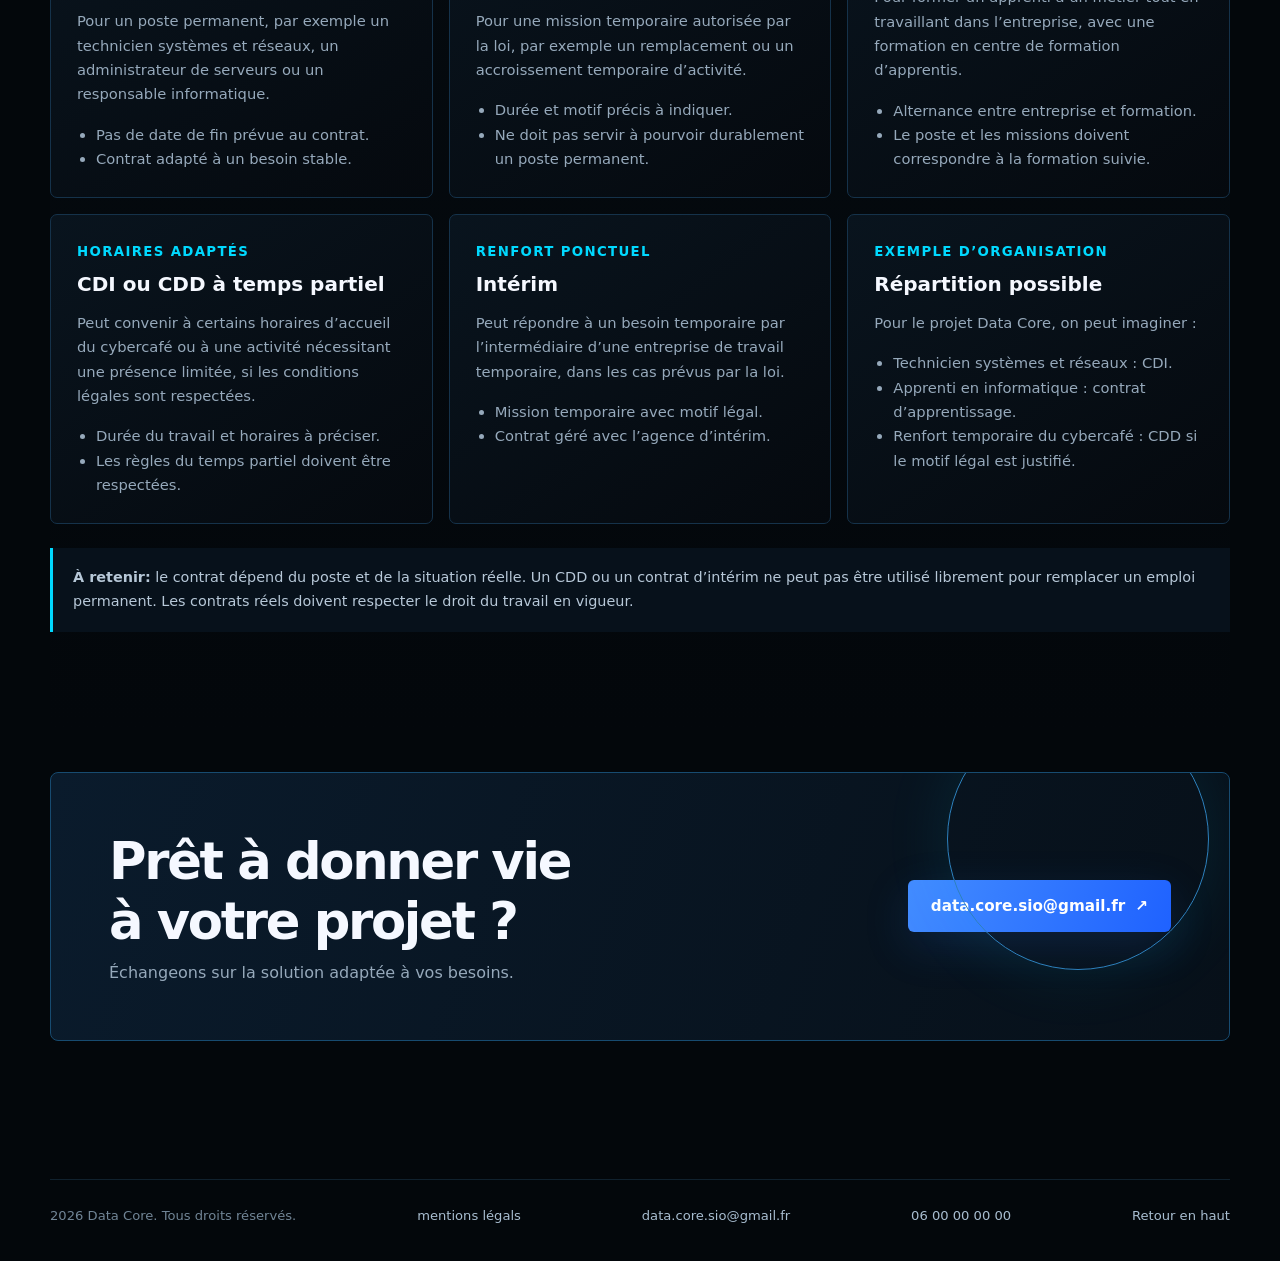
==== commit f41e2836: "Update index.html" ====
--- a/index.html
+++ b/index.html
@@ -713,7 +713,8 @@
 <footer>
   <div class="wrap foot">
     <span><span id="year"></span> Data Core. Tous droits réservés.</span>
-    <a href="mentions.html">data.core.sio@gmail.fr</a>
+    <a href="mention.html">mentions légals</a>
+    <a href="data.core.sio@gmail.fr">data.core.sio@gmail.fr</a>
     <a href="tel:0600000000">06 00 00 00 00</a>
     <a href="#accueil">Retour en haut</a>
   </div>
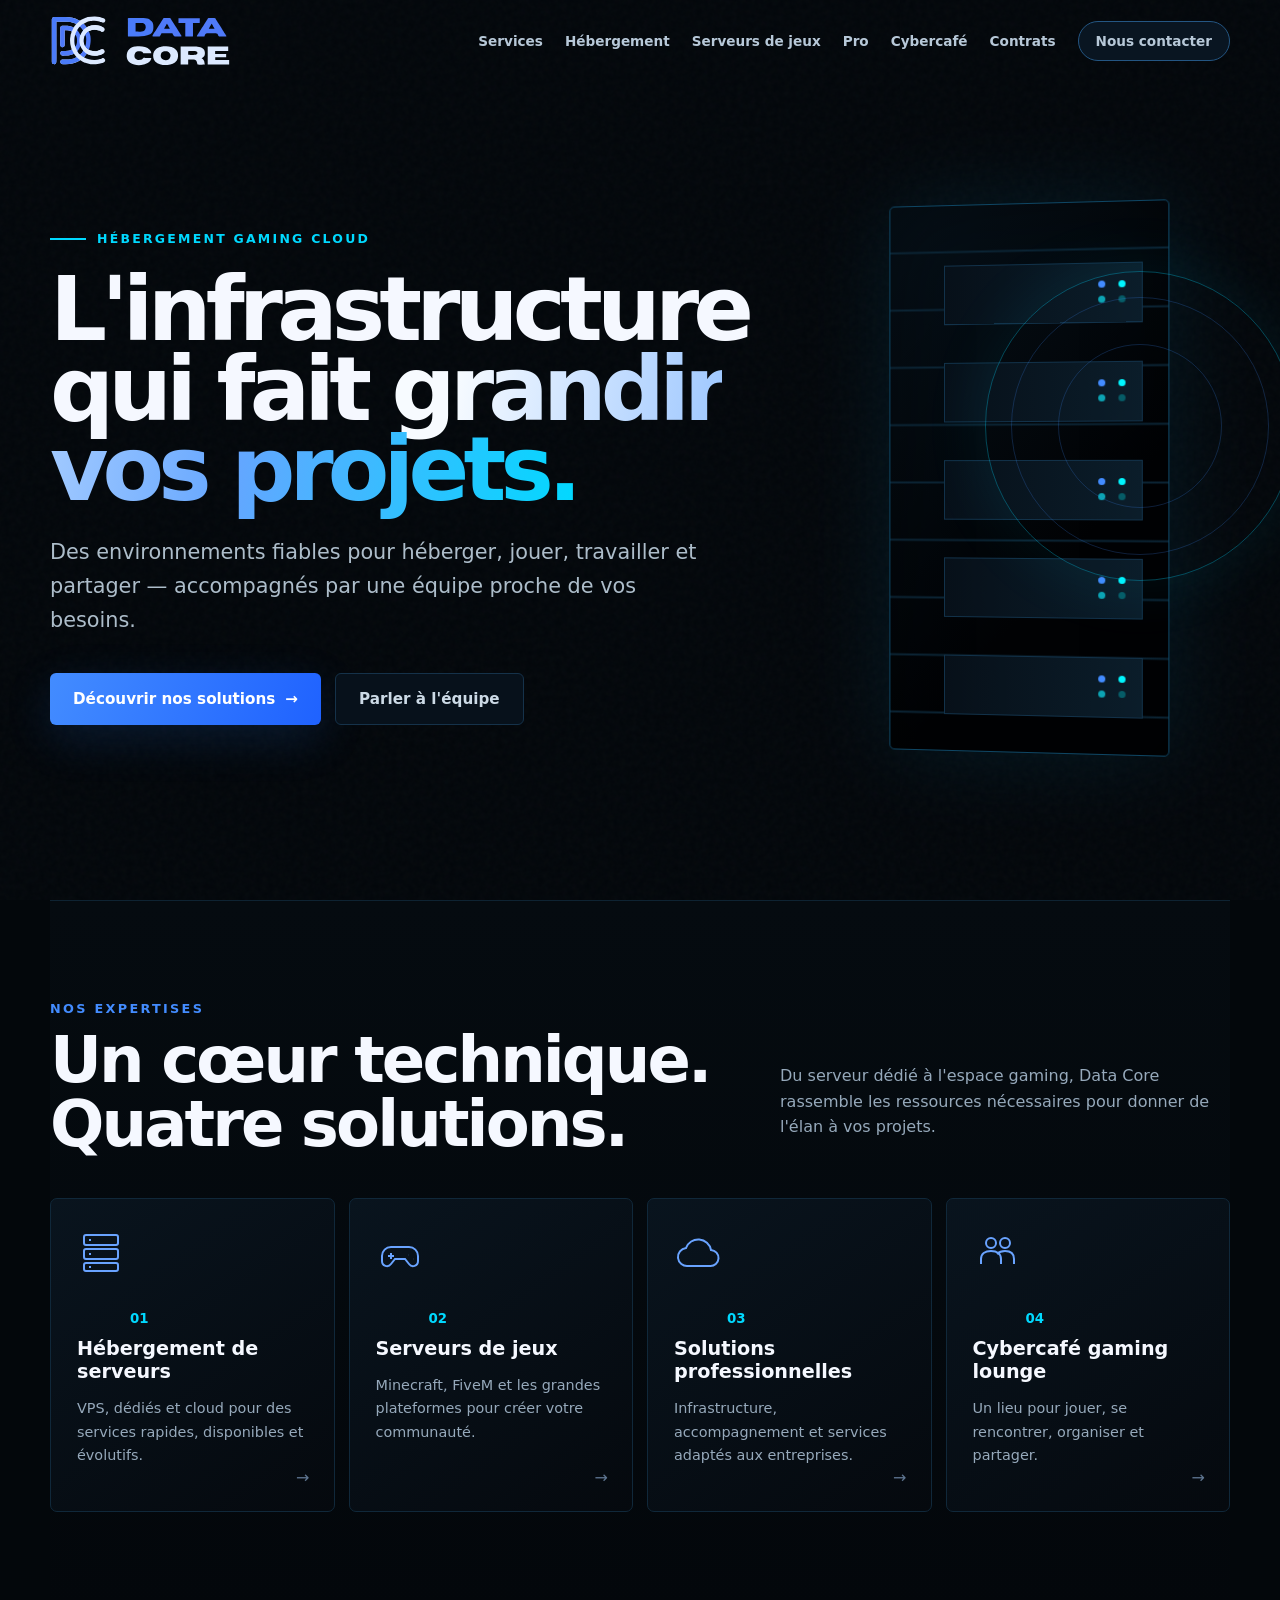
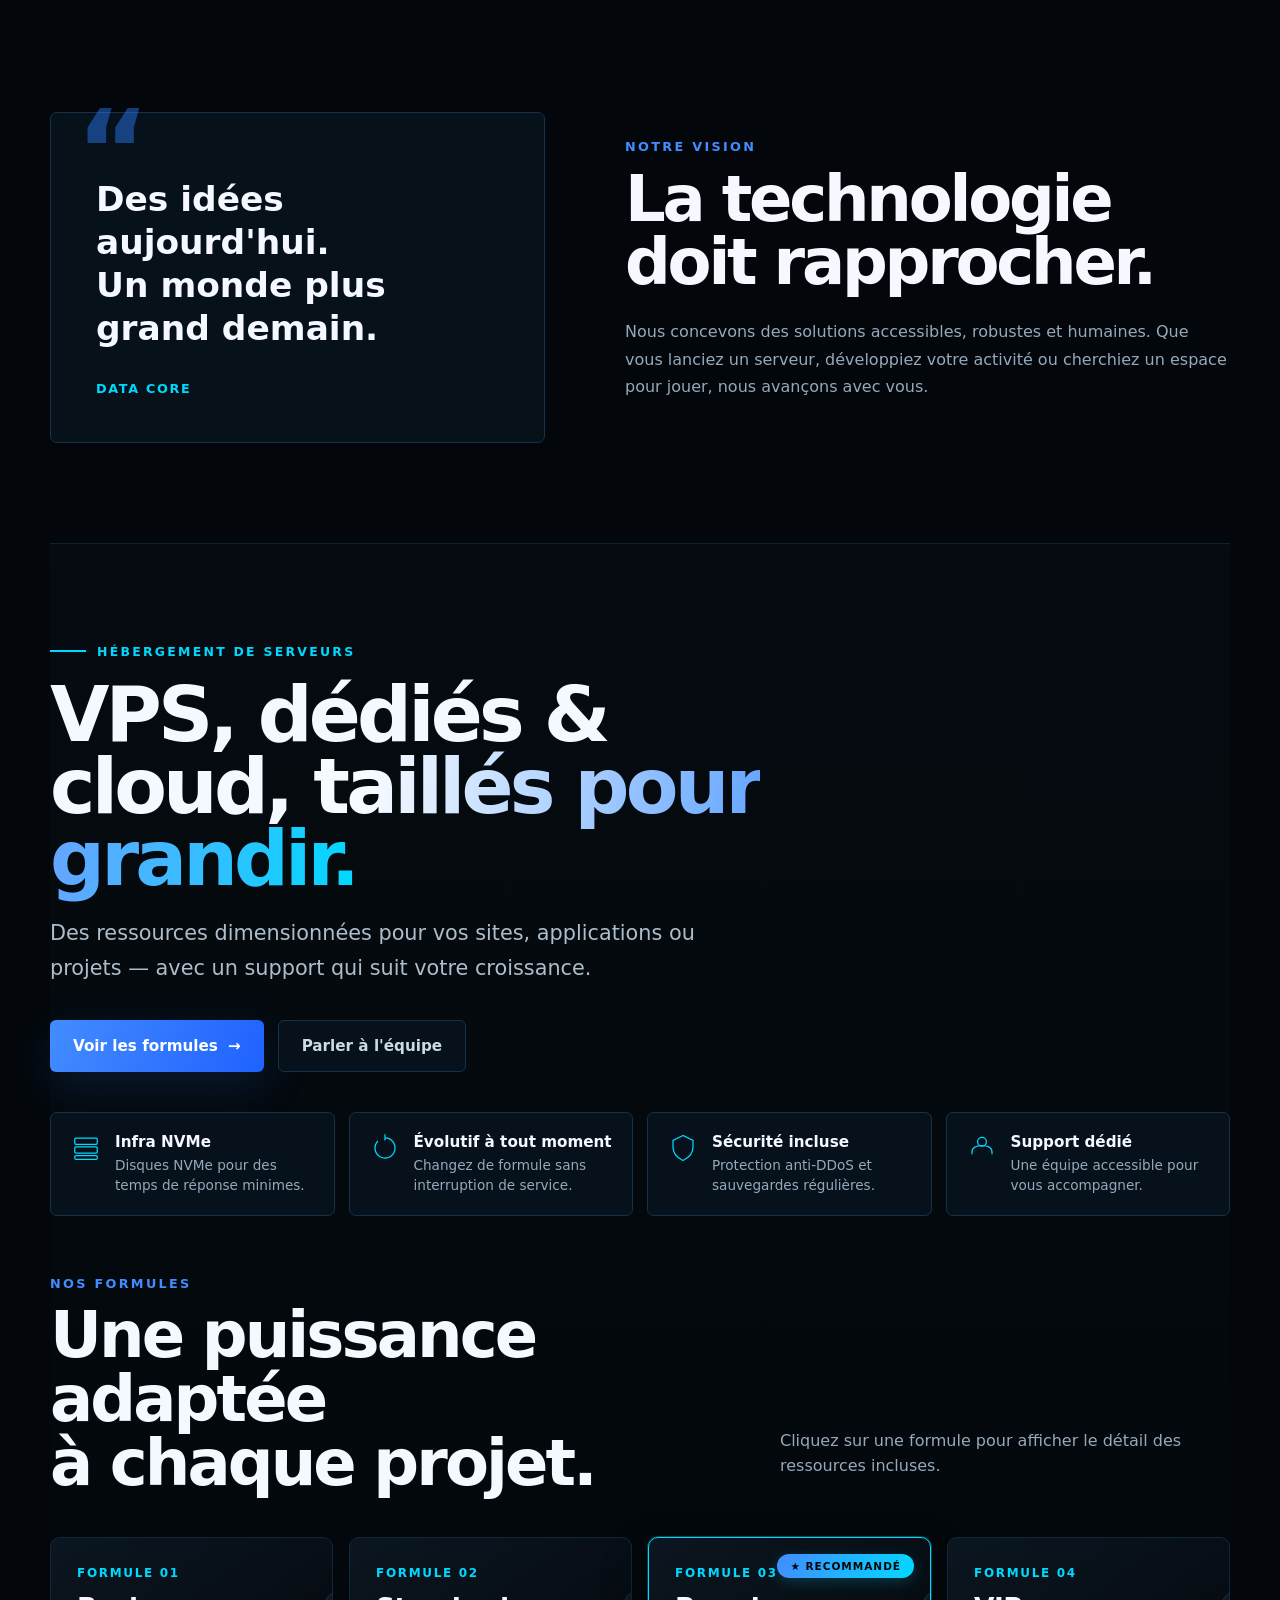
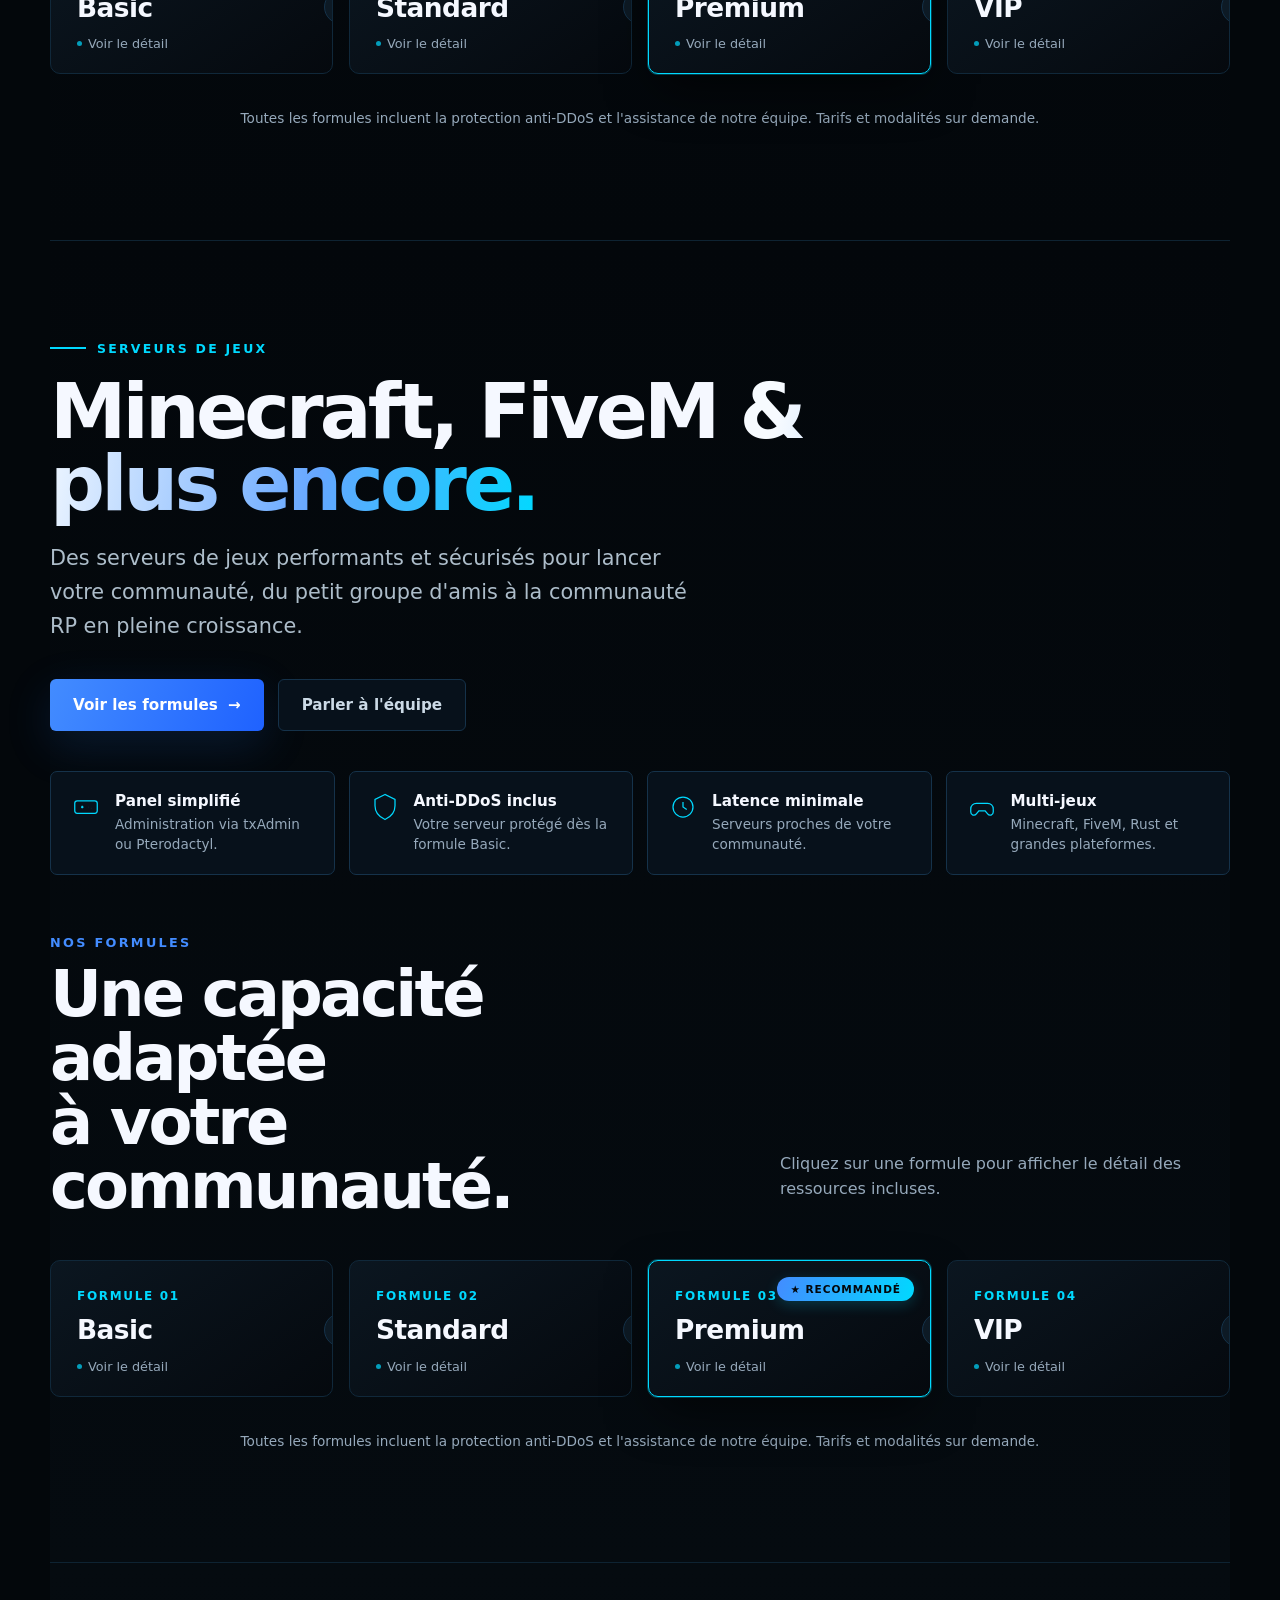
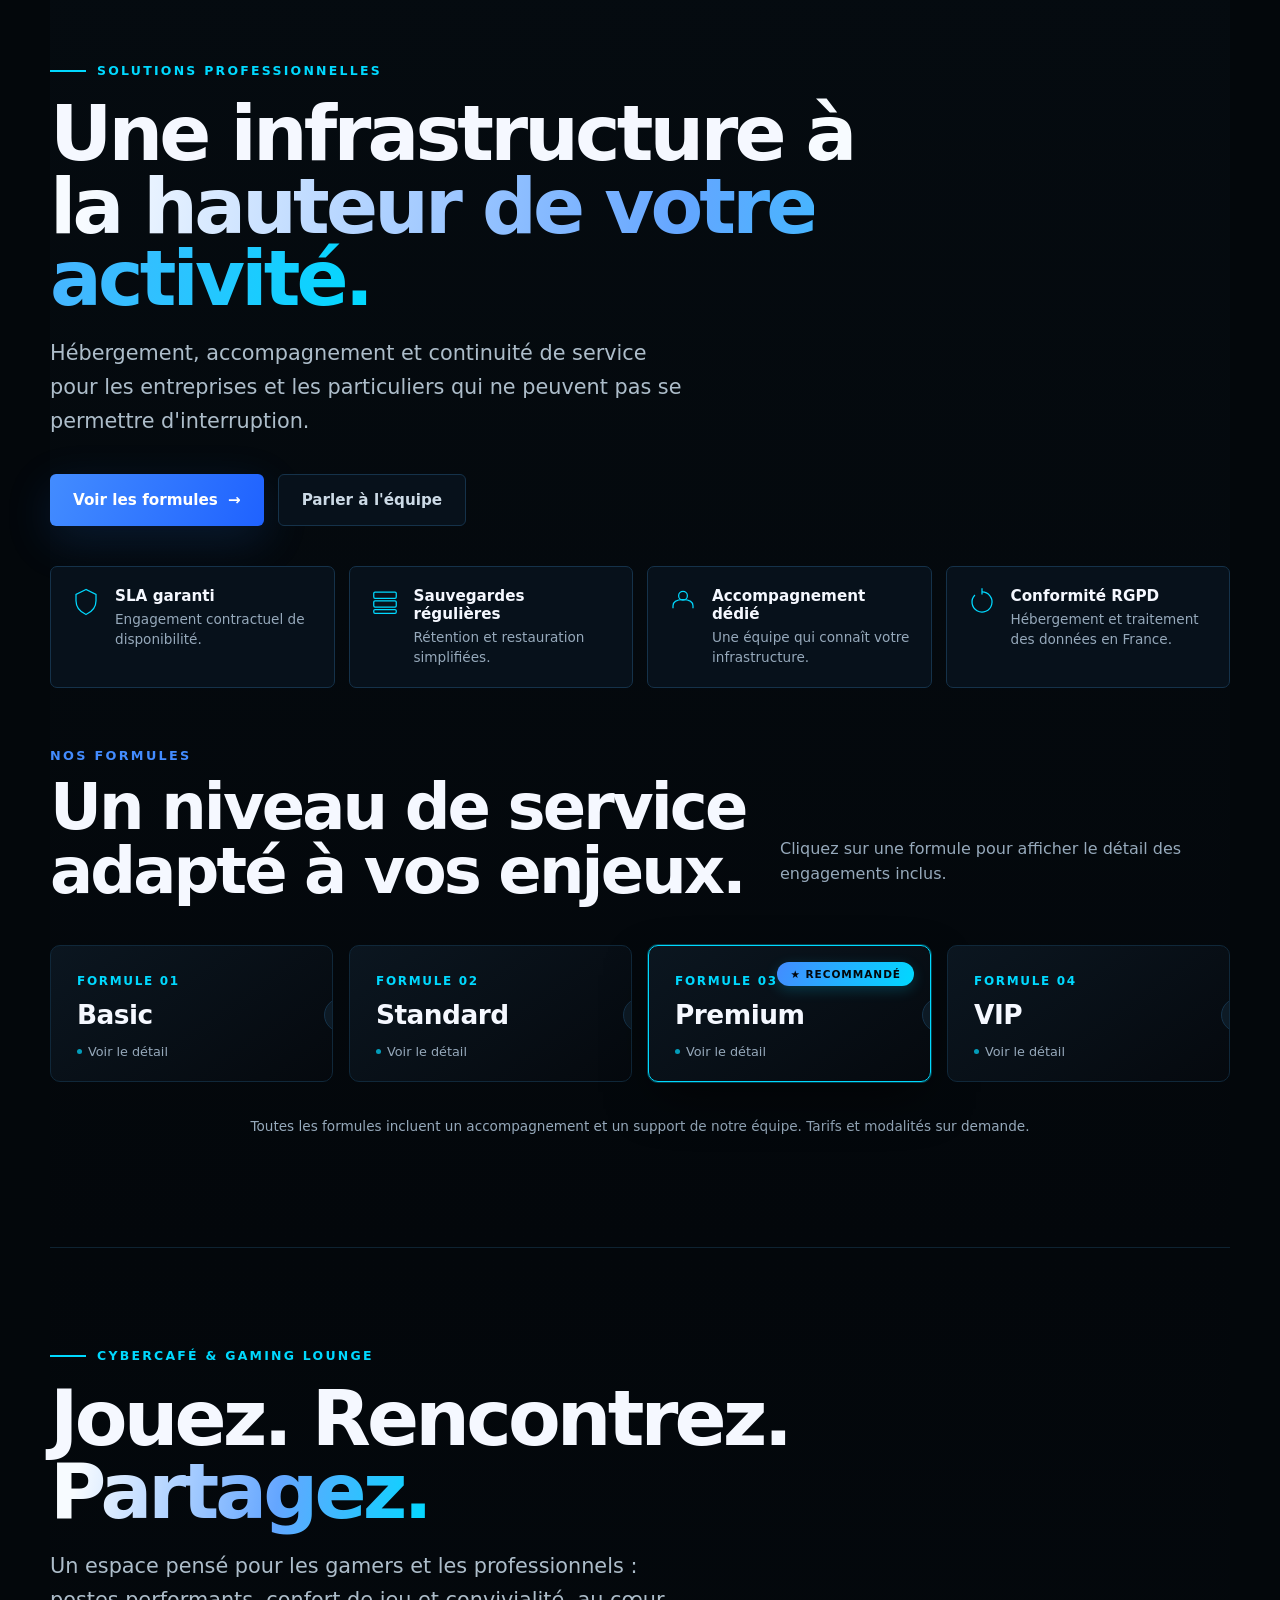
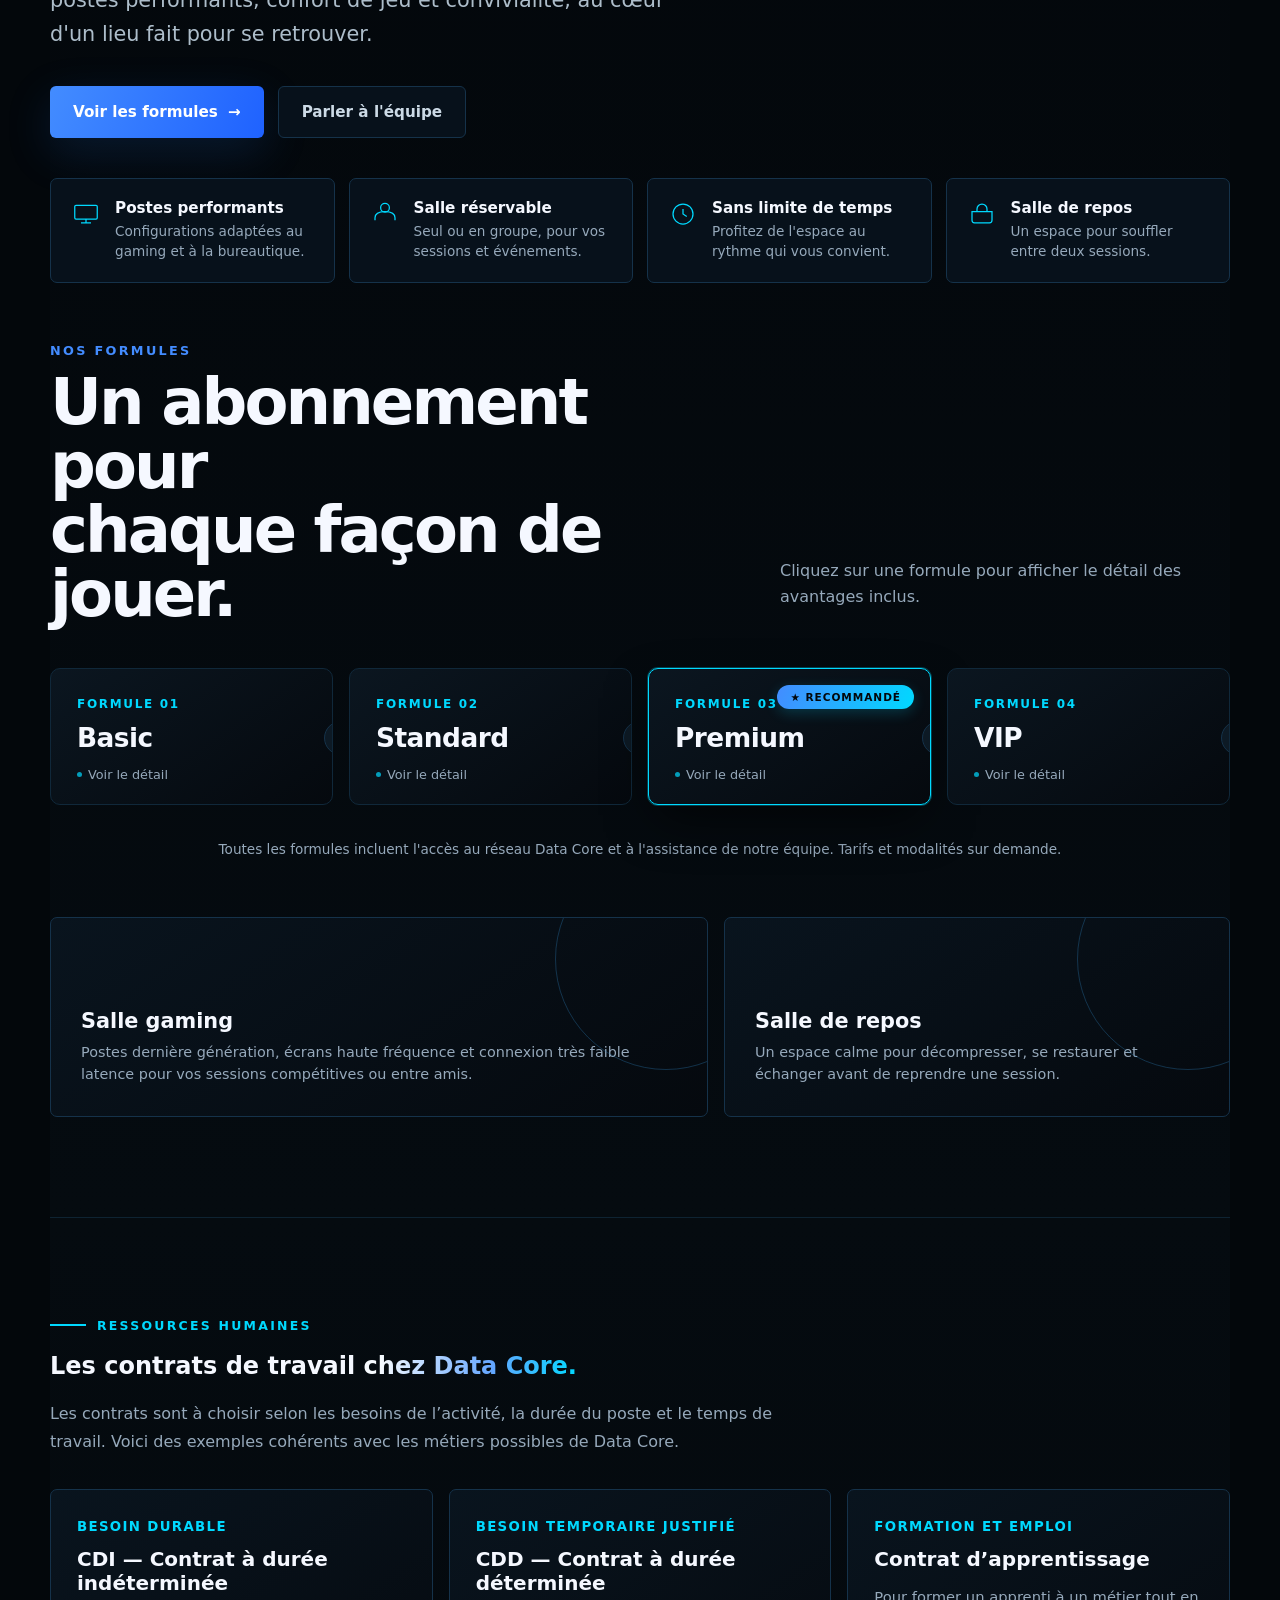
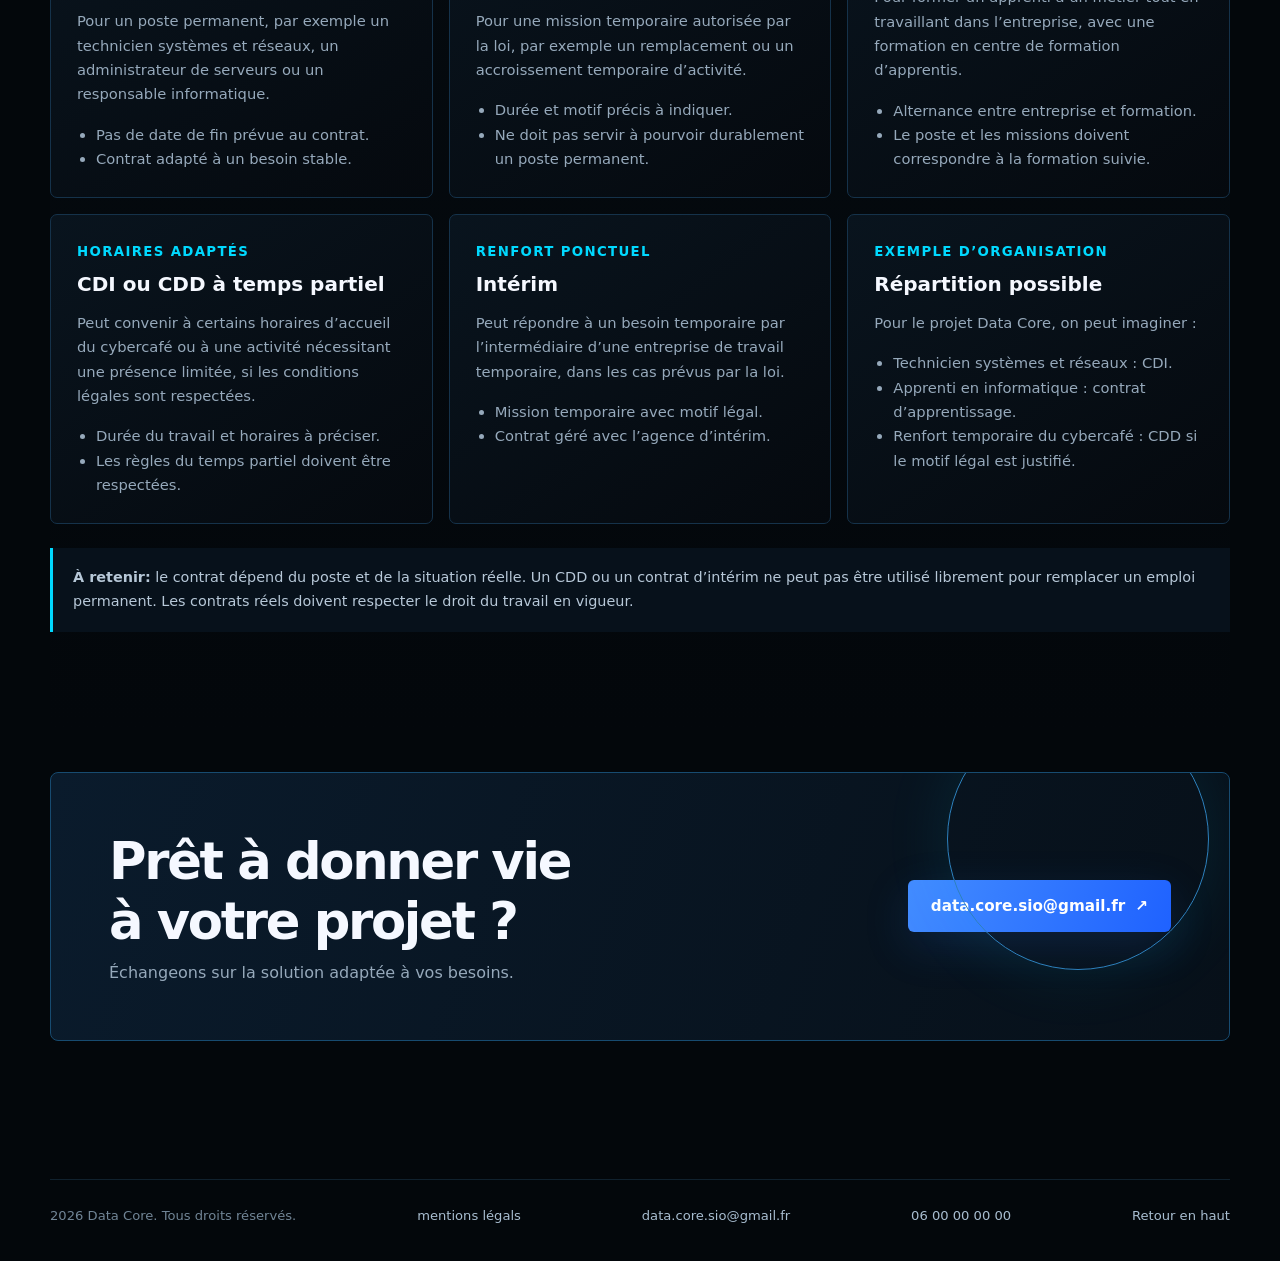
==== commit a74190e8: "Update index.html" ====
--- a/index.html
+++ b/index.html
@@ -23,7 +23,6 @@
       <a href="#jeux">Serveurs de jeux</a>
       <a href="#pro">Pro</a>
       <a href="#cybercafe">Cybercafé</a>
-      <a href="#statut">Statut juridique</a>
       <a href="#contrats">Contrats</a>
       <a href="#contact" class="pill">Nous contacter</a>
     </div>
@@ -713,7 +712,7 @@
 <footer>
   <div class="wrap foot">
     <span><span id="year"></span> Data Core. Tous droits réservés.</span>
-    <a href="mention.html">mentions légals</a>
+    <a href="mentions.html">mentions légals</a>
     <a href="data.core.sio@gmail.fr">data.core.sio@gmail.fr</a>
     <a href="tel:0600000000">06 00 00 00 00</a>
     <a href="#accueil">Retour en haut</a>
